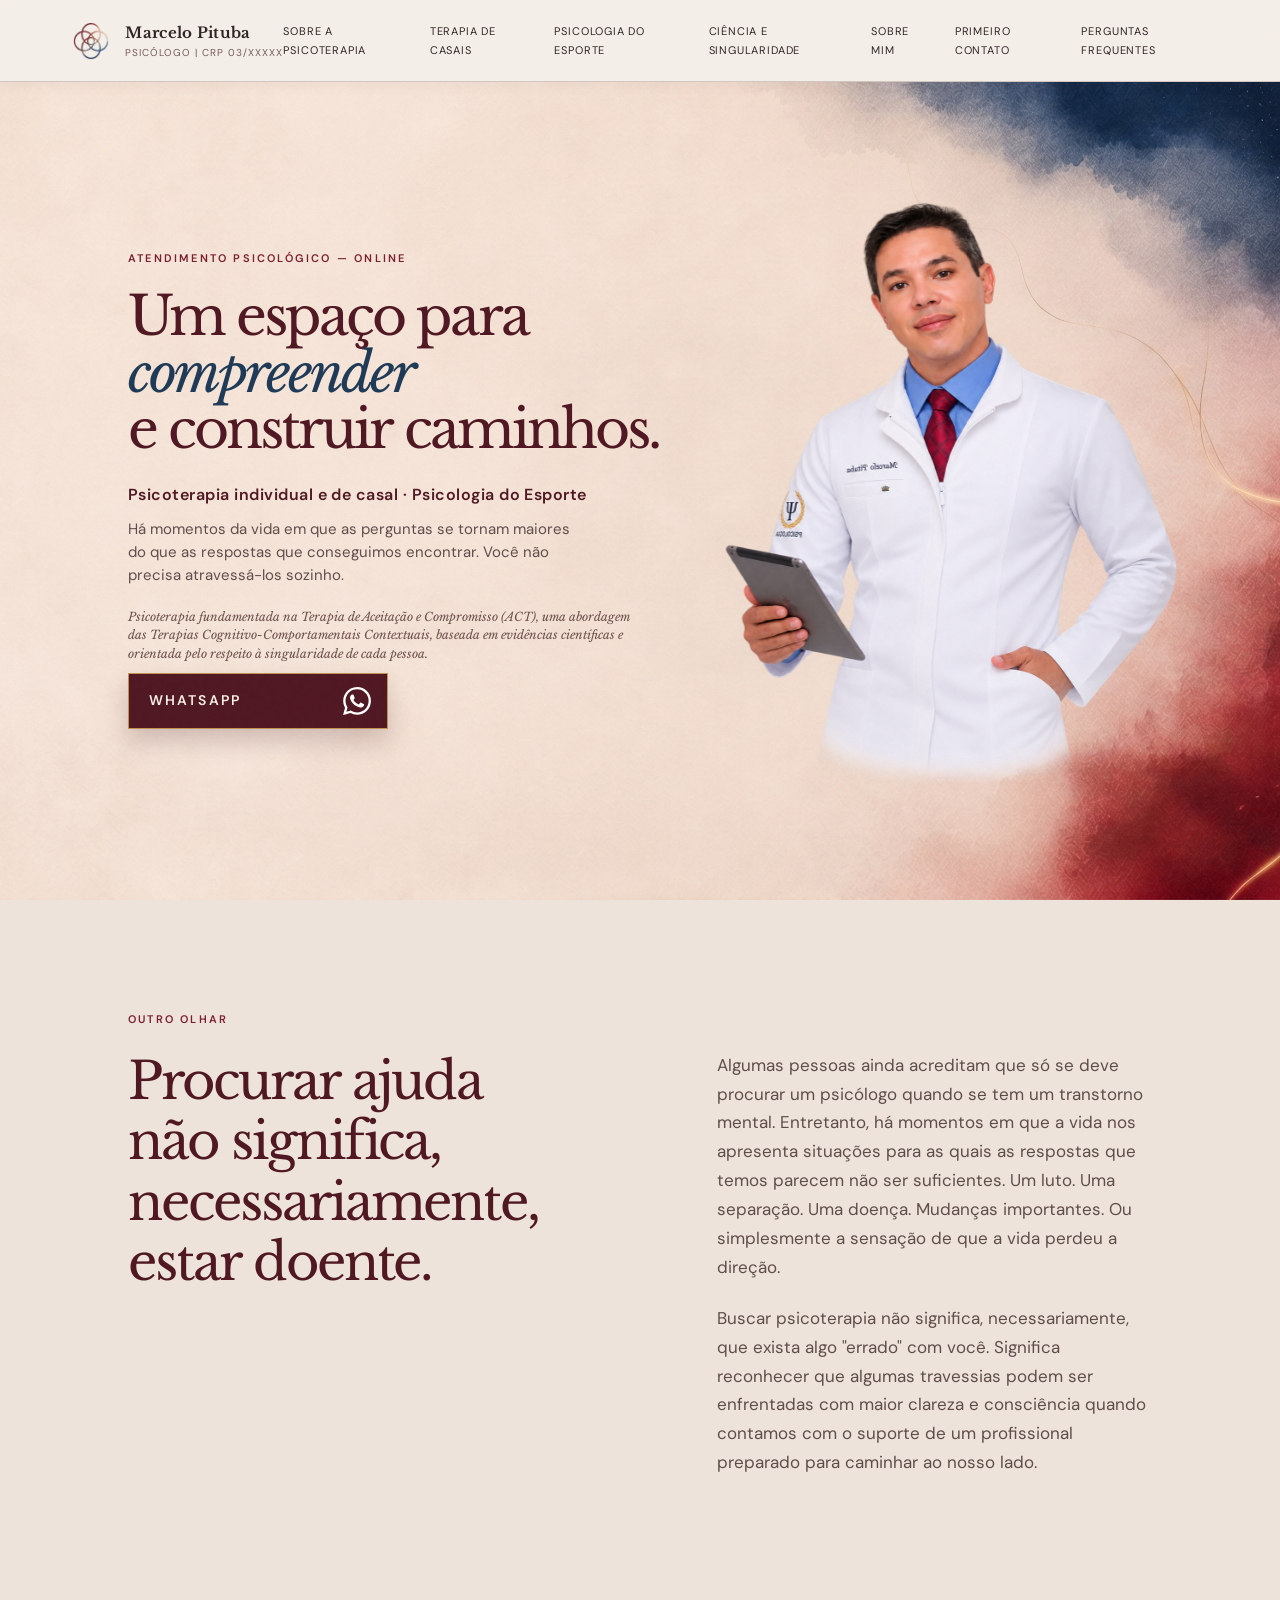
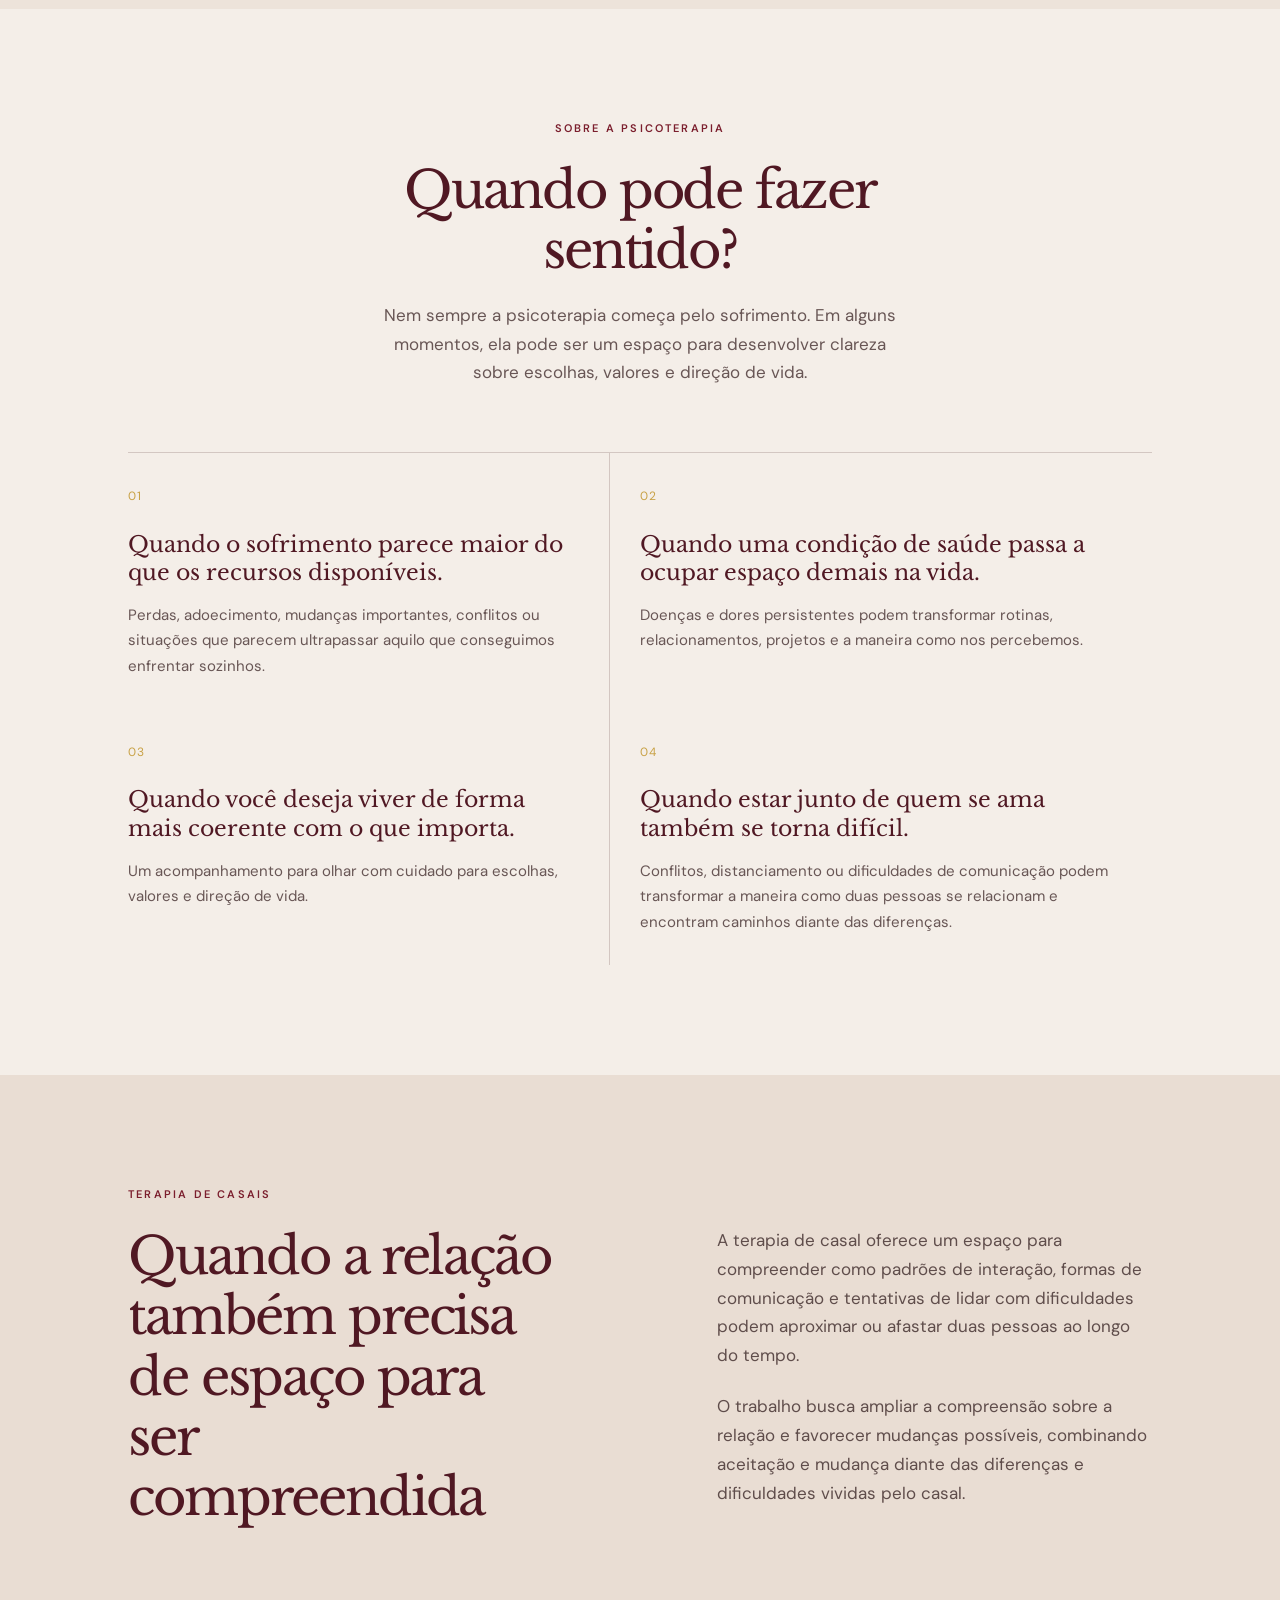
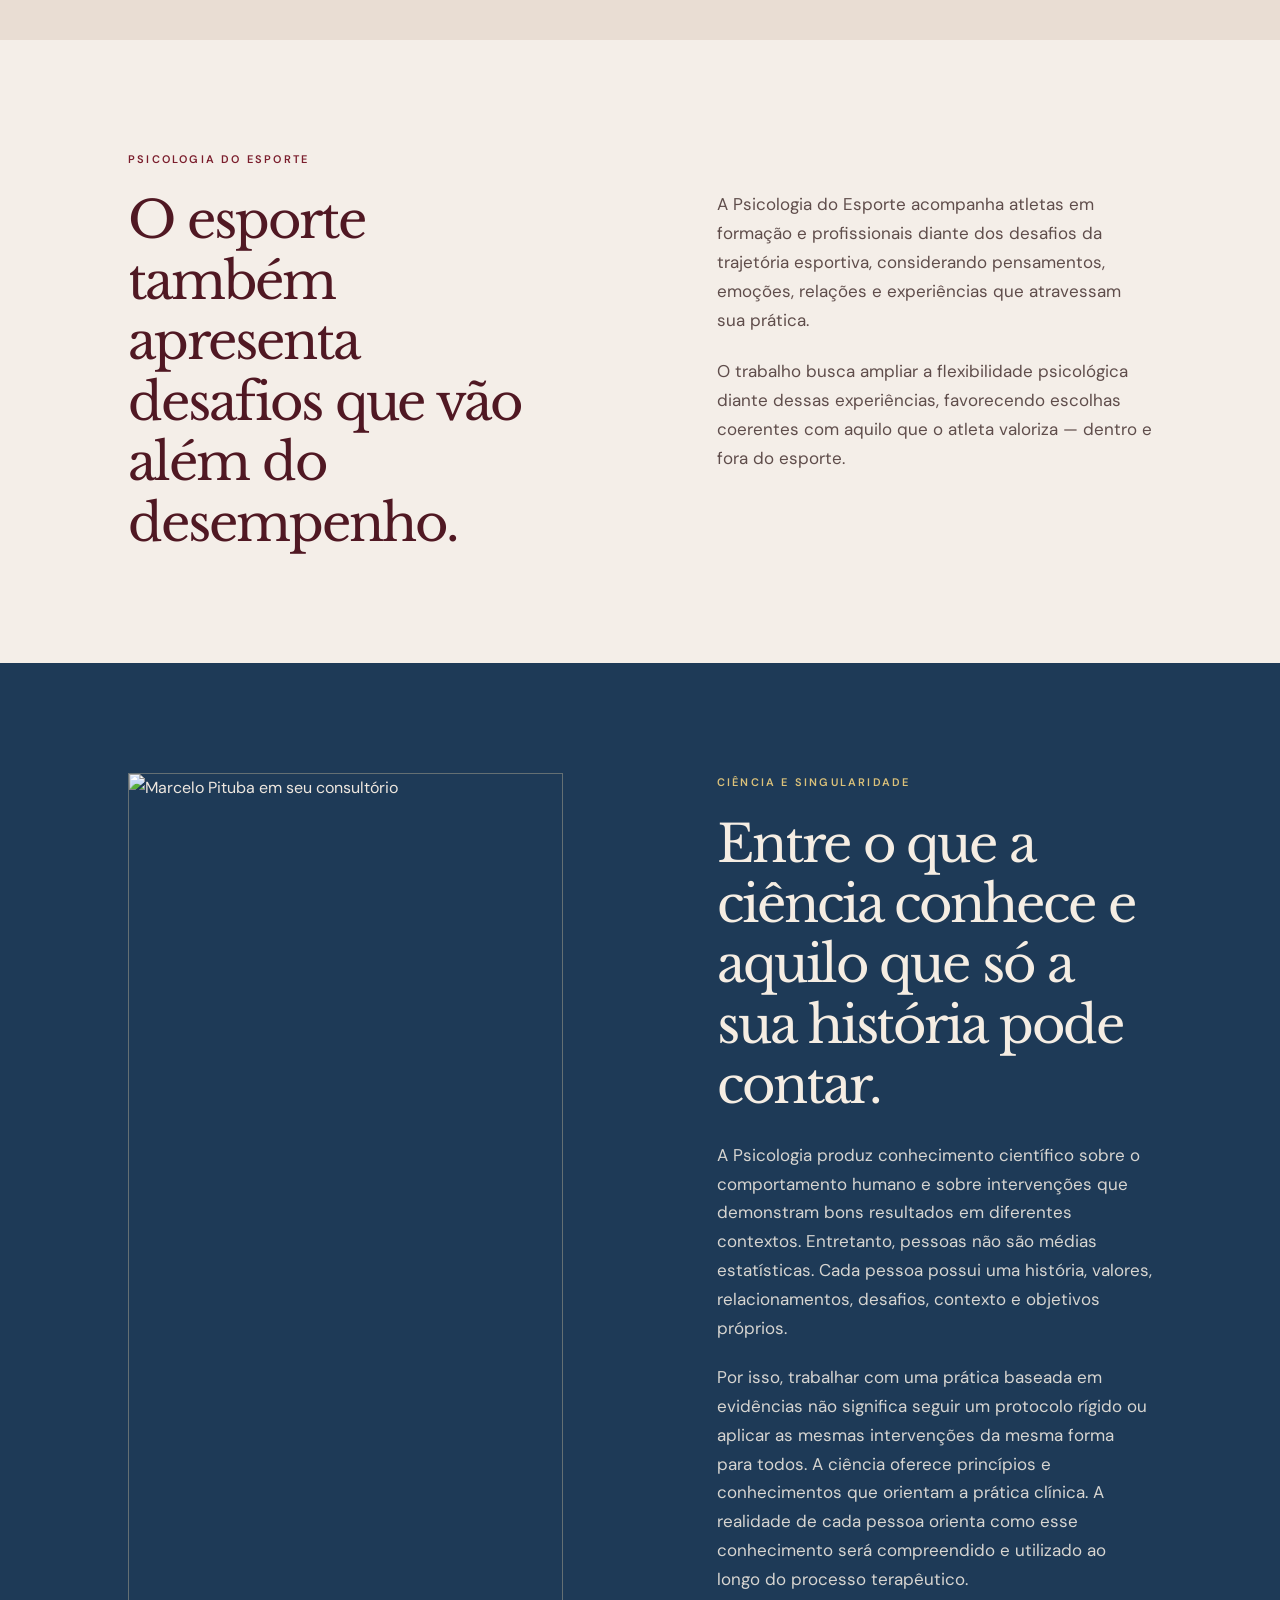
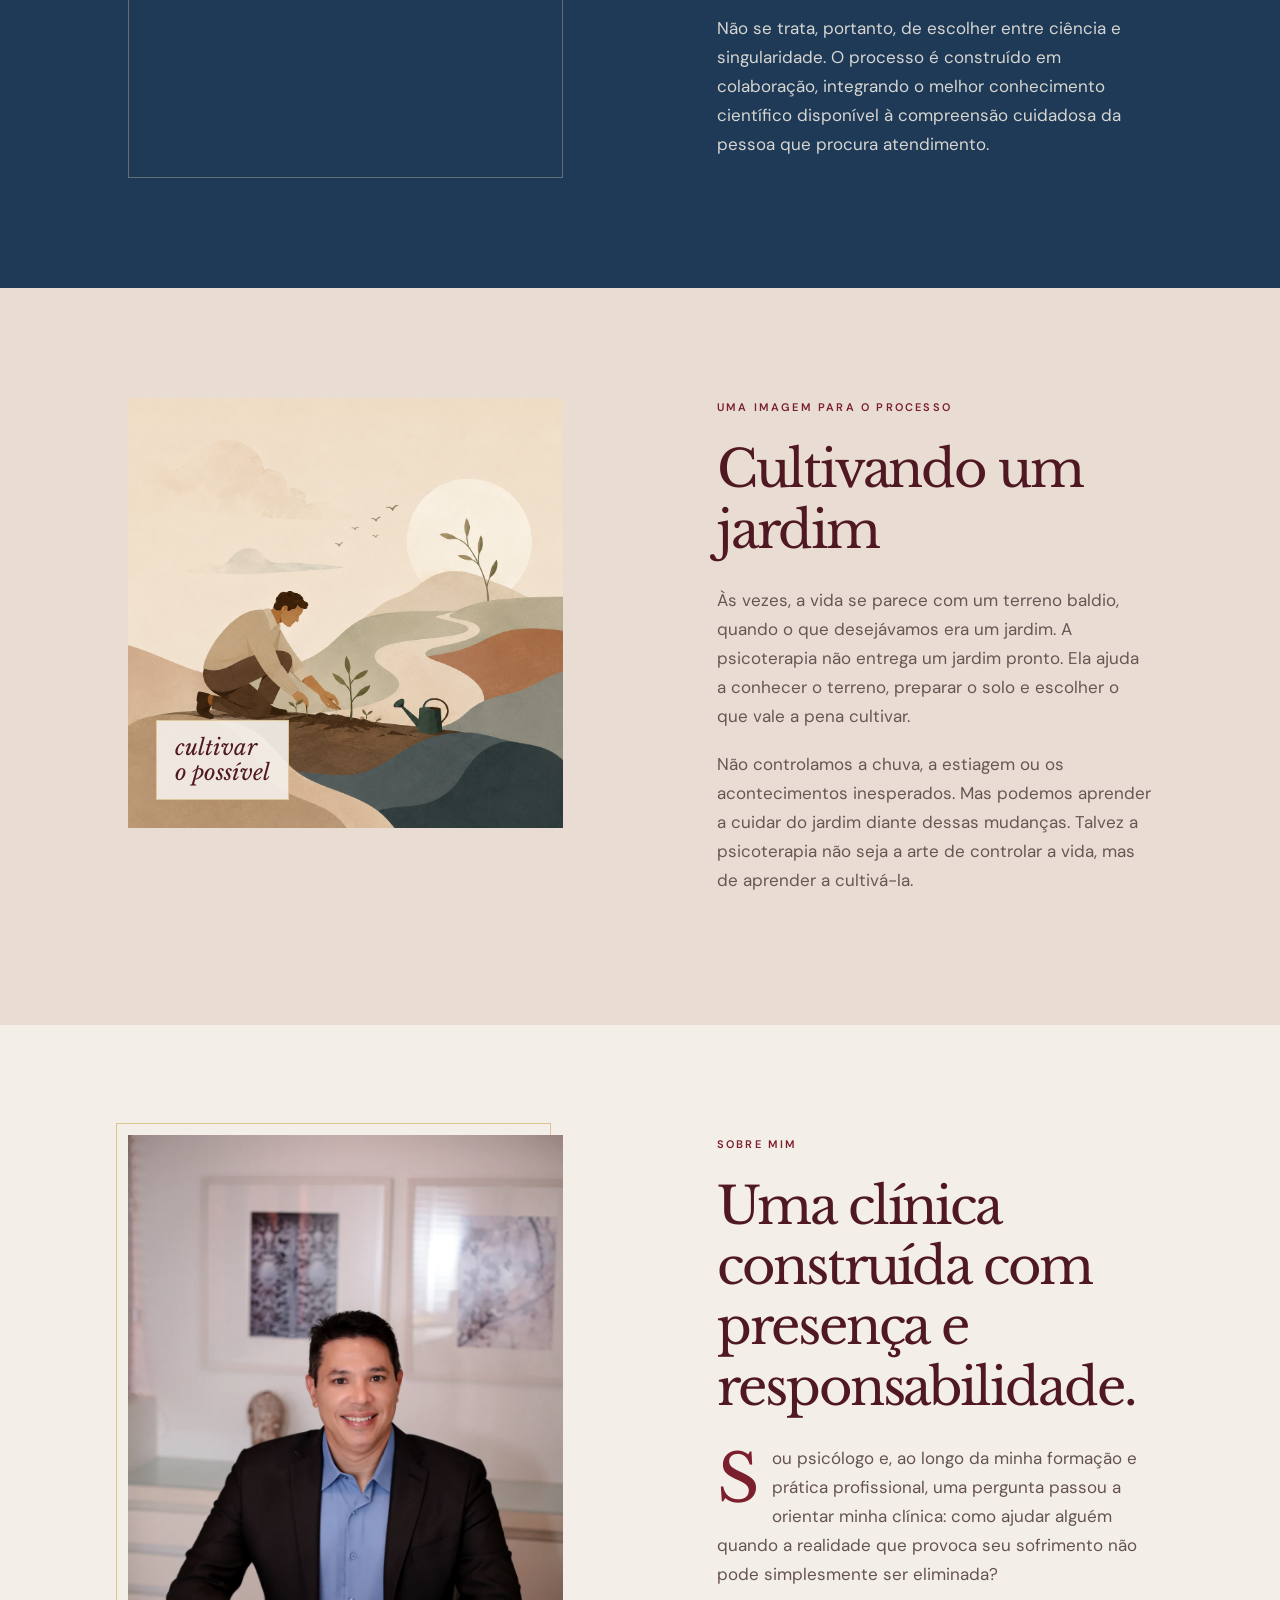
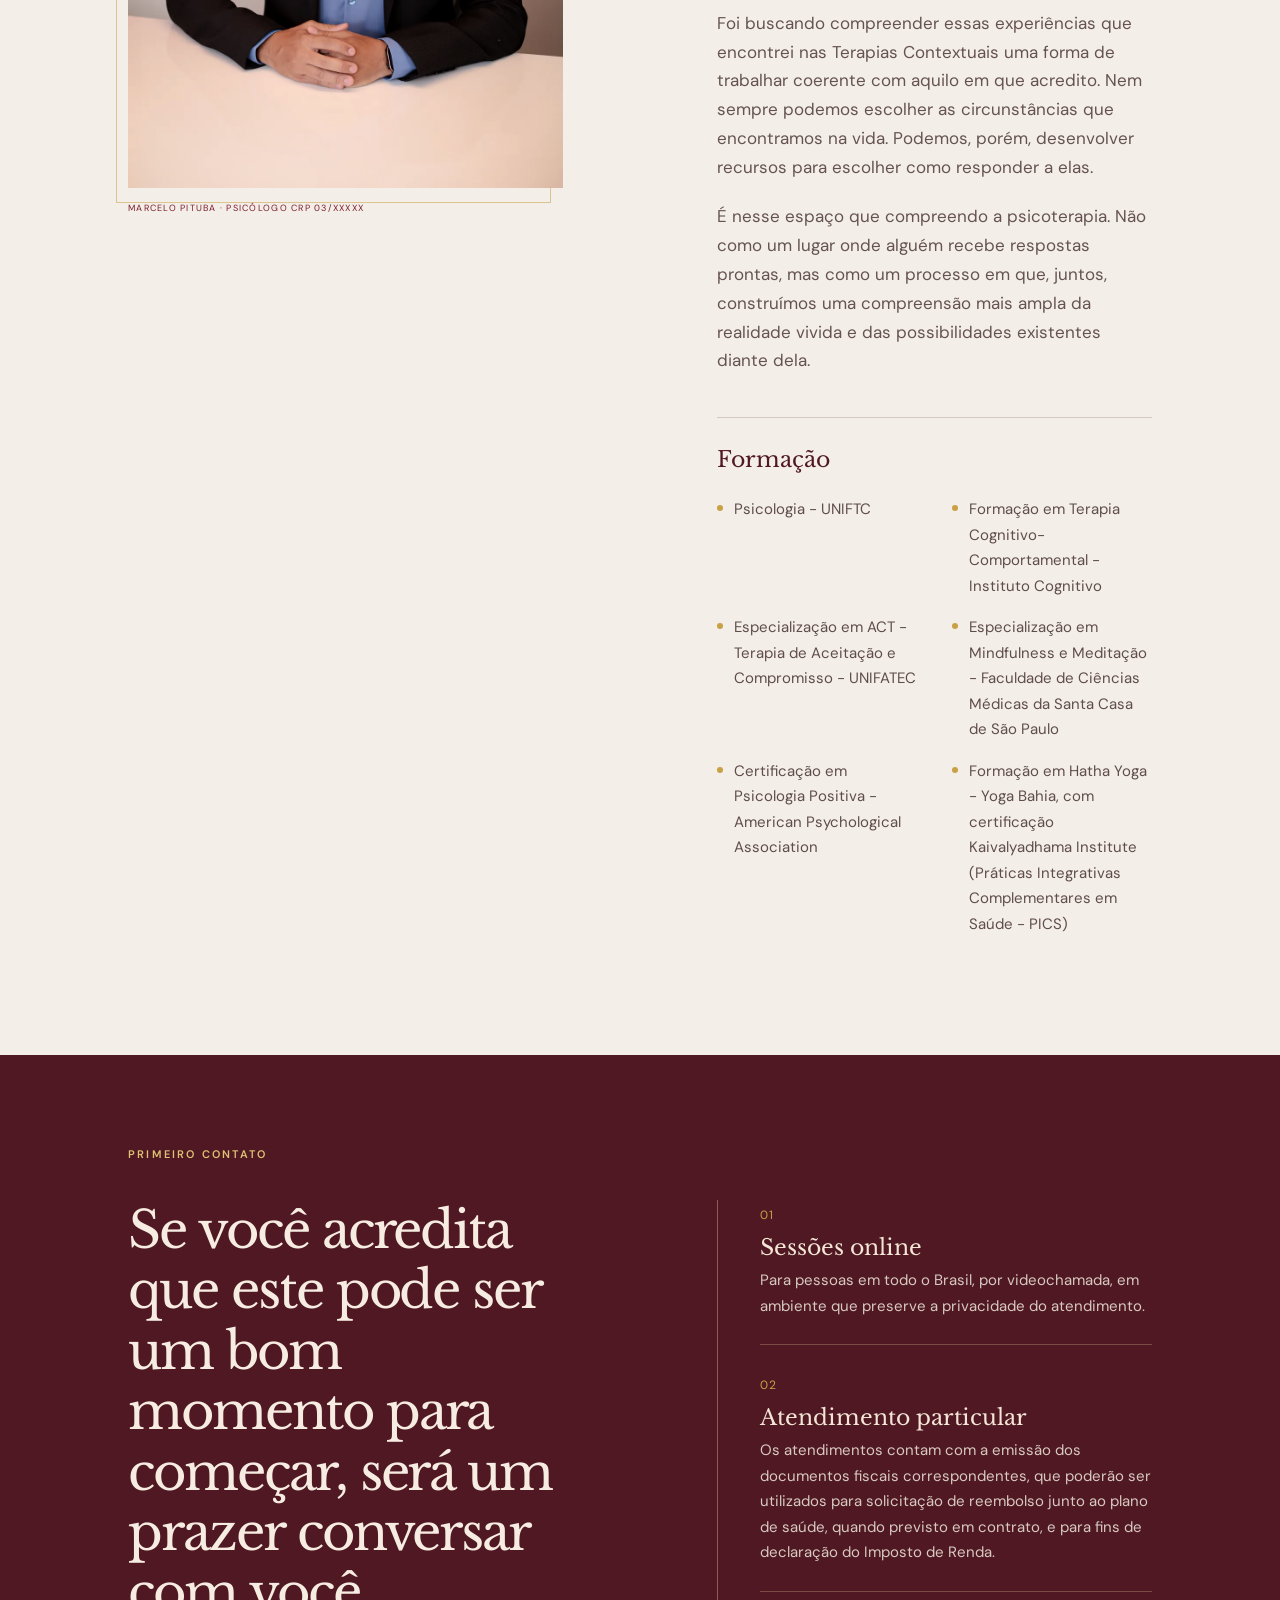
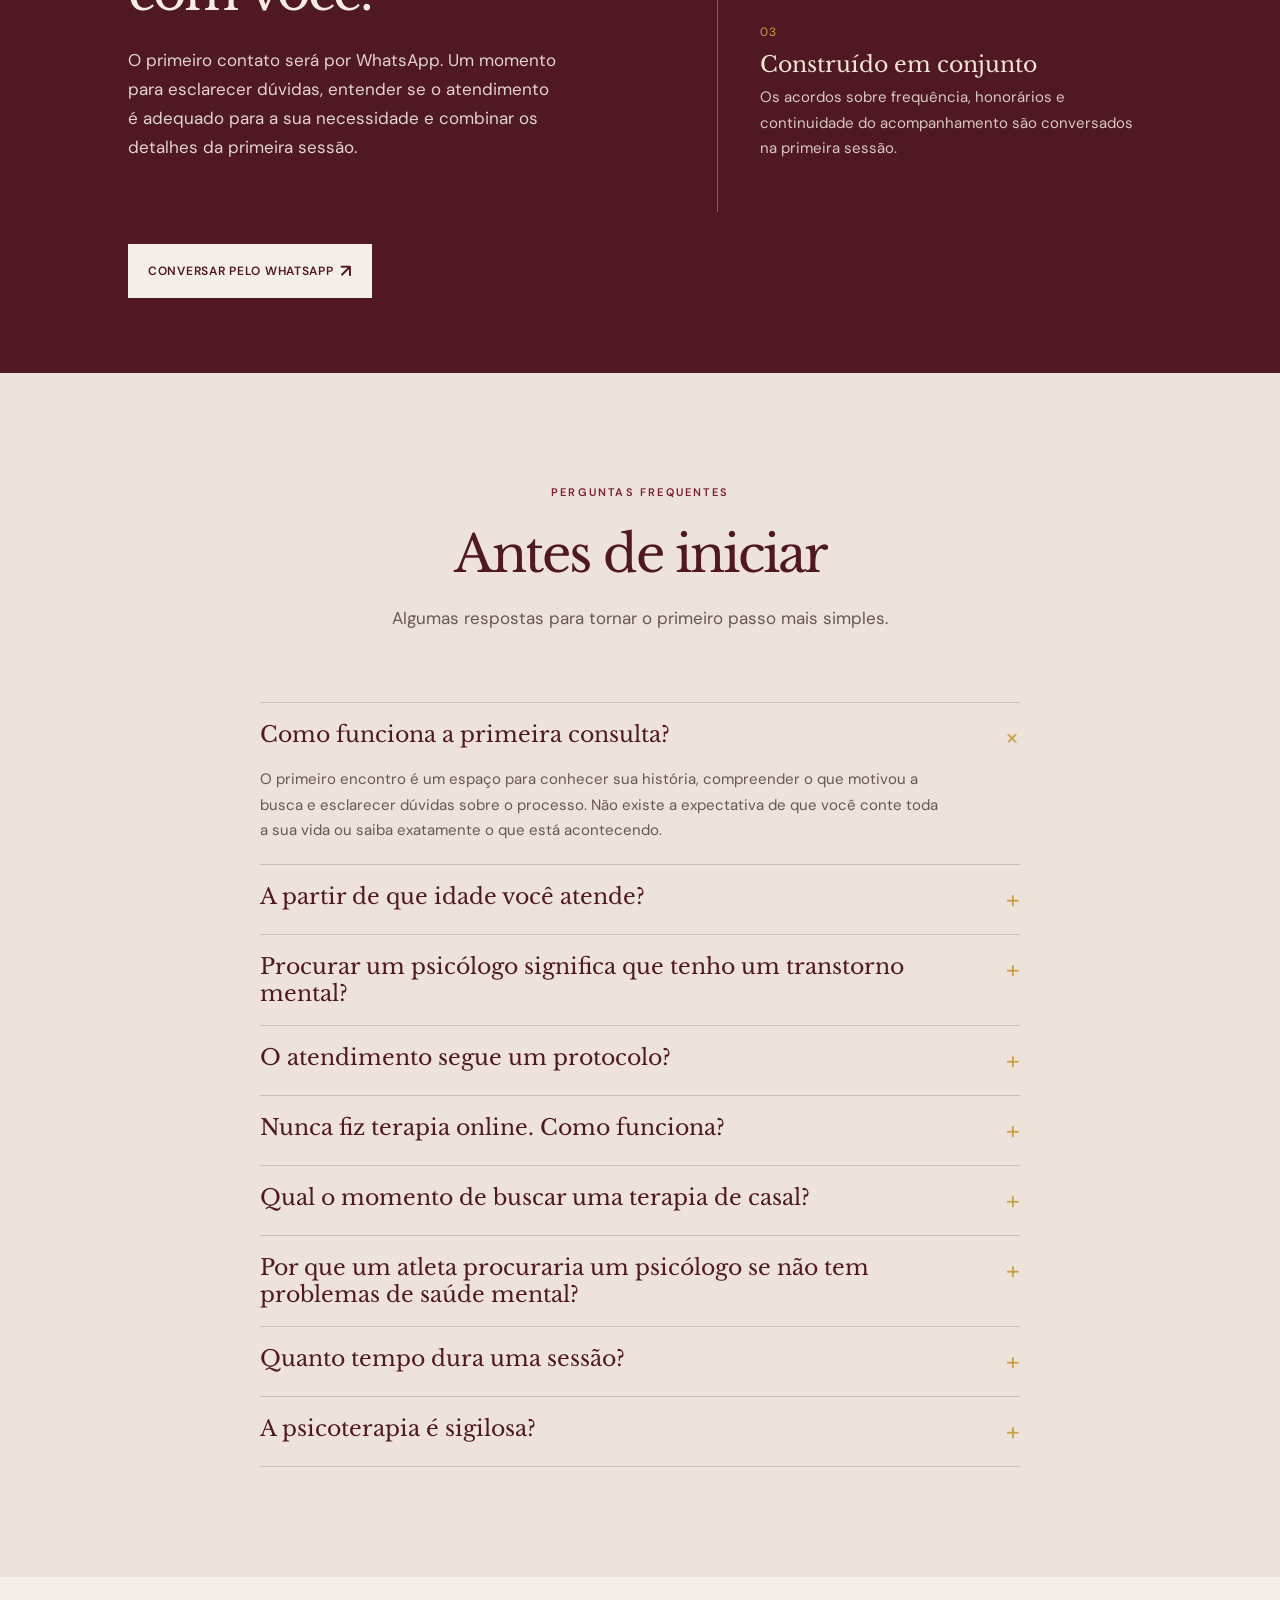
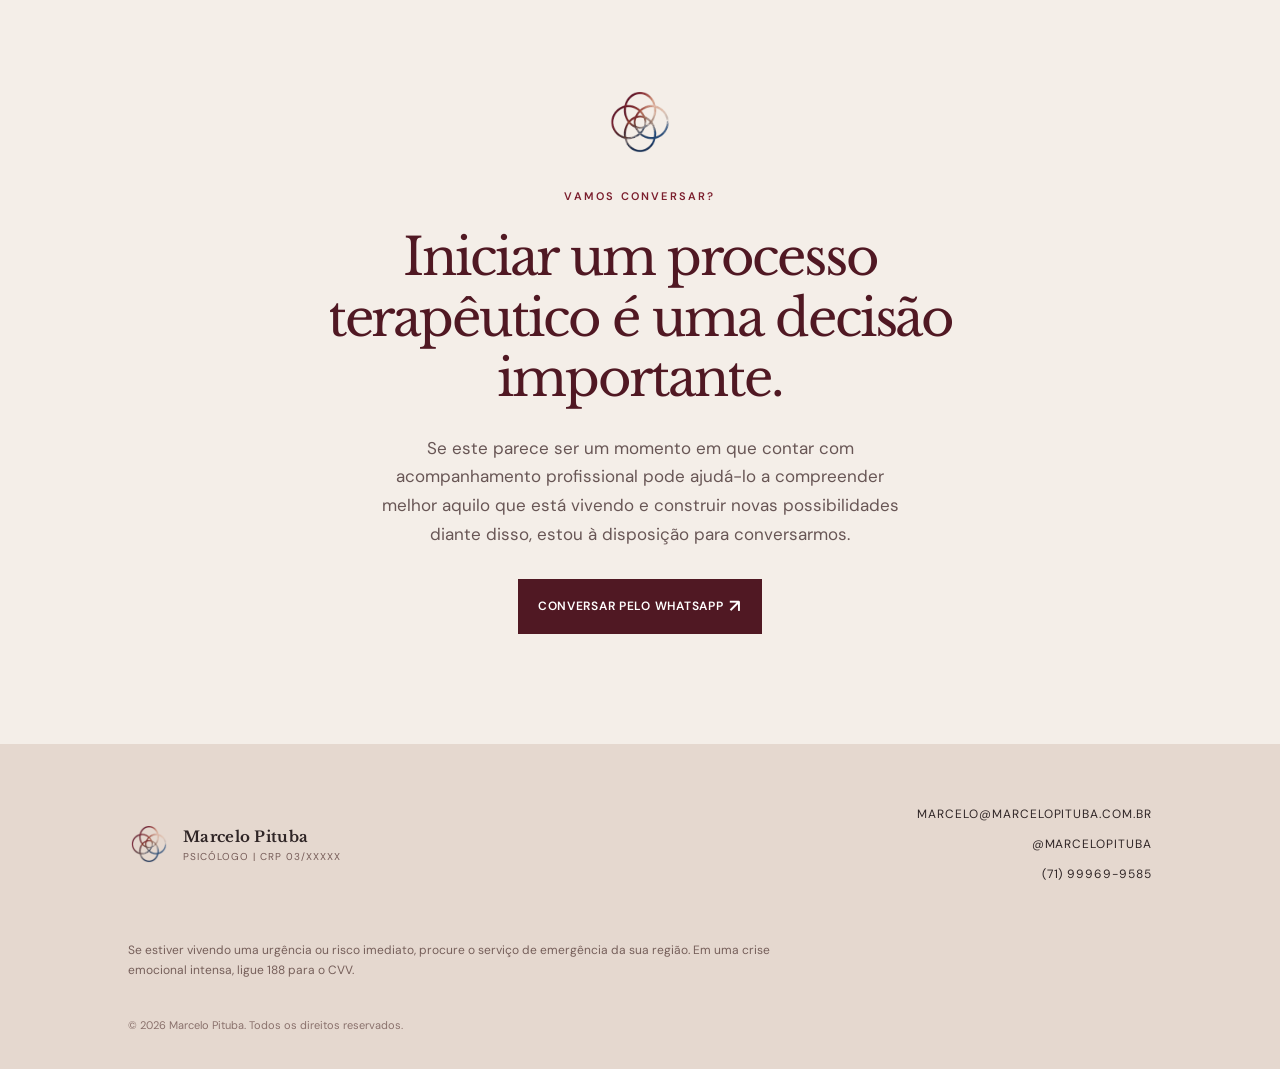
==== index.html @ 50ea33f8 "Ajusta menu, header, hero e centraliza momentos" ====
<!doctype html>
<html lang="pt-BR">
<head>
  <meta charset="utf-8">
  <meta name="viewport" content="width=device-width, initial-scale=1">
  <meta name="theme-color" content="#f4eee8">
  <meta name="author" content="Marcelo Pituba">
  <meta name="description" content="Psicoterapia individual e de casal online e Psicologia do Esporte com Marcelo Pituba, psicólogo. Um espaço seguro para compreender o que está acontecendo e construir caminhos possíveis.">
  <meta property="og:type" content="website">
  <meta property="og:title" content="Marcelo Pituba | Psicólogo">
  <meta property="og:description" content="Psicoterapia individual e de casal online e Psicologia do Esporte. Um espaço seguro para compreender o que está acontecendo e construir caminhos possíveis.">
  <meta property="og:image" content="https://marcelo-pituba-site.vercel.app/assets/og-image.jpg">
  <meta property="og:image:width" content="1200">
  <meta property="og:image:height" content="630">
  <meta property="og:url" content="https://marcelo-pituba-site.vercel.app/">
  <meta property="og:locale" content="pt_BR">
  <meta name="twitter:card" content="summary_large_image">
  <link rel="canonical" href="https://marcelo-pituba-site.vercel.app/">
  <title>Marcelo Pituba | Psicólogo</title>
  <script type="application/ld+json">{"@context":"https://schema.org","@type":"Psychologist","name":"Marcelo Pituba","description":"Psicoterapia individual e de casal online.","image":"https://marcelo-pituba-site.vercel.app/assets/marcelo-pituba-consultorio.webp","telephone":"+5571999699585","url":"https://marcelo-pituba-site.vercel.app/","areaServed":"BR","priceRange":"$$"}</script>
  <link rel="icon" href="assets/logo-marcelo-transparente.png" type="image/png">
  <link rel="apple-touch-icon" href="assets/apple-touch-icon.png">
  <link rel="preload" href="assets/marcelo-hero.jpg" as="image" type="image/jpeg">
  <link rel="preconnect" href="https://fonts.googleapis.com">
  <link rel="preconnect" href="https://fonts.gstatic.com" crossorigin>
  <link href="https://fonts.googleapis.com/css2?family=DM+Sans:wght@400;500;600&family=Libre+Baskerville:wght@400;700&display=swap" rel="stylesheet">
  <link rel="stylesheet" href="styles.css">
</head>
<body>
  <div class="grain" aria-hidden="true"></div>
  <header class="site-header" id="inicio">
    <a class="brand" href="#inicio" aria-label="Marcelo Pituba, início">
      <span class="brand-mark client-logo" aria-hidden="true"><img src="assets/logo-marcelo-transparente.png" width="2048" height="2048" alt=""></span>
      <span><strong>Marcelo Pituba</strong><small>Psicólogo | CRP 03/XXXXX</small></span>
    </a>
    <nav class="desktop-nav" aria-label="Navegação principal">
          <a href="#psicoterapia">Sobre a psicoterapia</a>
                <a href="#casais">Terapia de casais</a>
                <a href="#esporte">Psicologia do Esporte</a>
                <a href="#abordagem">Ciência e singularidade</a>
          <a href="#sobre">Sobre mim</a>
          <a href="#contato">Primeiro contato</a>
          <a href="#duvidas">Perguntas frequentes</a>
        </nav>
    <button class="menu-toggle" aria-label="Abrir menu" aria-expanded="false">☰</button>
  </header>
  <div class="mobile-nav" aria-hidden="true">
    <a href="#psicoterapia">Sobre a psicoterapia</a><a href="#casais">Terapia de casais</a><a href="#esporte">Psicologia do Esporte</a><a href="#abordagem">Ciência e singularidade</a><a href="#sobre">Sobre mim</a><a href="#contato">Primeiro contato</a><a href="#duvidas">Perguntas frequentes</a>
  </div>

  <main>
    <section class="hero section-pad">
          <img class="hero-cutout" src="assets/marcelo-cutout.png" alt="" aria-hidden="true">
          <div class="hero-copy reveal">
        <p class="eyebrow">Atendimento psicológico — online</p>
                <h1>Um espaço para<br><em>compreender</em><br>e construir caminhos.</h1>
                <p class="hero-services">Psicoterapia individual e de casal · Psicologia do Esporte</p>
                                <p class="hero-lede">Há momentos da vida em que as perguntas se tornam maiores do que as respostas que conseguimos encontrar. Você não precisa atravessá-los sozinho.</p>
                                <p class="hero-note">Psicoterapia fundamentada na Terapia de Aceitação e Compromisso (ACT), uma abordagem das Terapias Cognitivo-Comportamentais Contextuais, baseada em evidências científicas e orientada pelo respeito à singularidade de cada pessoa.</p>
                        <a class="whatsapp-cta hero-whatsapp" href="https://wa.me/5571999699585" target="_blank" rel="noreferrer"><span>WhatsApp</span><img src="assets/whatsapp.svg" width="24" height="24" alt="" aria-hidden="true"></a>
      </div>
    </section>

    <section class="intro section-pad" id="psicoterapia">
      <div class="section-kicker">Outro olhar</div>
      <div class="intro-grid">
        <h2>Procurar ajuda não significa, necessariamente, estar doente.</h2>
        <div class="body-copy"><p>Algumas pessoas ainda acreditam que só se deve procurar um psicólogo quando se tem um transtorno mental. Entretanto, há momentos em que a vida nos apresenta situações para as quais as respostas que temos parecem não ser suficientes. Um luto. Uma separação. Uma doença. Mudanças importantes. Ou simplesmente a sensação de que a vida perdeu a direção.</p><p>Buscar psicoterapia não significa, necessariamente, que exista algo "errado" com você. Significa reconhecer que algumas travessias podem ser enfrentadas com maior clareza e consciência quando contamos com o suporte de um profissional preparado para caminhar ao nosso lado.</p></div>
      </div>
    </section>

    <section class="moments section-pad">
      <div class="moments-heading"><p class="eyebrow">Sobre a psicoterapia</p><h2>Quando pode fazer sentido?</h2><p>Nem sempre a psicoterapia começa pelo sofrimento. Em alguns momentos, ela pode ser um espaço para desenvolver clareza sobre escolhas, valores e direção de vida.</p></div>
      <div class="moment-list">
        <article><span>01</span><h3>Quando o sofrimento parece maior do que os recursos disponíveis.</h3><p>Perdas, adoecimento, mudanças importantes, conflitos ou situações que parecem ultrapassar aquilo que conseguimos enfrentar sozinhos.</p></article>
        <article><span>02</span><h3>Quando uma condição de saúde passa a ocupar espaço demais na vida.</h3><p>Doenças e dores persistentes podem transformar rotinas, relacionamentos, projetos e a maneira como nos percebemos.</p></article>
        <article><span>03</span><h3>Quando você deseja viver de forma mais coerente com o que importa.</h3><p>Um acompanhamento para olhar com cuidado para escolhas, valores e direção de vida.</p></article>
        <article><span>04</span><h3>Quando estar junto de quem se ama também se torna difícil.</h3><p>Conflitos, distanciamento ou dificuldades de comunicação podem transformar a maneira como duas pessoas se relacionam e encontram caminhos diante das diferenças.</p></article>
      </div>
    </section>

    <section class="couples section-pad" id="casais">
      <div class="section-kicker">Terapia de casais</div>
      <div class="intro-grid couples-grid">
        <h2>Quando a relação também precisa de espaço para ser compreendida</h2>
        <div class="body-copy couples-body">
          <p>A terapia de casal oferece um espaço para compreender como padrões de interação, formas de comunicação e tentativas de lidar com dificuldades podem aproximar ou afastar duas pessoas ao longo do tempo.</p>
          <p>O trabalho busca ampliar a compreensão sobre a relação e favorecer mudanças possíveis, combinando aceitação e mudança diante das diferenças e dificuldades vividas pelo casal.</p>
        </div>
      </div>
    </section>

    <section class="sport section-pad" id="esporte">
      <div class="section-kicker">Psicologia do Esporte</div>
      <div class="intro-grid sport-grid">
        <h2>O esporte também apresenta desafios que vão além do desempenho.</h2>
        <div class="body-copy sport-body">
          <p>A Psicologia do Esporte acompanha atletas em formação e profissionais diante dos desafios da trajetória esportiva, considerando pensamentos, emoções, relações e experiências que atravessam sua prática.</p>
          <p>O trabalho busca ampliar a flexibilidade psicológica diante dessas experiências, favorecendo escolhas coerentes com aquilo que o atleta valoriza — dentro e fora do esporte.</p>
        </div>
      </div>
    </section>

    <section class="approach section-pad" id="abordagem">
      <figure class="approach-portrait"><img src="assets/marcelo-ciencia-singularidade.jpg" width="3287" height="4160" loading="lazy" alt="Marcelo Pituba em seu consultório"></figure>
      <div class="approach-copy"><p class="eyebrow">Ciência e singularidade</p><h2>Entre o que a ciência conhece e aquilo que só a sua história pode contar.</h2><p>A Psicologia produz conhecimento científico sobre o comportamento humano e sobre intervenções que demonstram bons resultados em diferentes contextos. Entretanto, pessoas não são médias estatísticas. Cada pessoa possui uma história, valores, relacionamentos, desafios, contexto e objetivos próprios.</p><p>Por isso, trabalhar com uma prática baseada em evidências não significa seguir um protocolo rígido ou aplicar as mesmas intervenções da mesma forma para todos. A ciência oferece princípios e conhecimentos que orientam a prática clínica. A realidade de cada pessoa orienta como esse conhecimento será compreendido e utilizado ao longo do processo terapêutico.</p><p>Não se trata, portanto, de escolher entre ciência e singularidade. O processo é construído em colaboração, integrando o melhor conhecimento científico disponível à compreensão cuidadosa da pessoa que procura atendimento.</p></div>
    </section>

    <section class="garden section-pad">
      <div class="garden-copy"><p class="eyebrow">Uma imagem para o processo</p><h2>Cultivando um jardim</h2><p>Às vezes, a vida se parece com um terreno baldio, quando o que desejávamos era um jardim. A psicoterapia não entrega um jardim pronto. Ela ajuda a conhecer o terreno, preparar o solo e escolher o que vale a pena cultivar.</p><p>Não controlamos a chuva, a estiagem ou os acontecimentos inesperados. Mas podemos aprender a cuidar do jardim diante dessas mudanças. Talvez a psicoterapia não seja a arte de controlar a vida, mas de aprender a cultivá-la.</p></div>
      <div class="garden-art" aria-hidden="true"><p>cultivar<br>o possível</p></div>
    </section>

    <section class="about section-pad" id="sobre">
      <div class="about-body">
        <figure class="about-portrait"><img src="assets/marcelo-pituba-consultorio.webp" width="1000" height="1500" loading="lazy" alt="Marcelo Pituba em seu consultório"><figcaption>Marcelo Pituba · Psicólogo CRP 03/xxxxx</figcaption></figure>
        <div class="about-content"><p class="eyebrow">Sobre mim</p><h2>Uma clínica construída com presença e responsabilidade.</h2><p class="dropcap-first">Sou psicólogo e, ao longo da minha formação e prática profissional, uma pergunta passou a orientar minha clínica: como ajudar alguém quando a realidade que provoca seu sofrimento não pode simplesmente ser eliminada?</p><p>Foi buscando compreender essas experiências que encontrei nas Terapias Contextuais uma forma de trabalhar coerente com aquilo em que acredito. Nem sempre podemos escolher as circunstâncias que encontramos na vida. Podemos, porém, desenvolver recursos para escolher como responder a elas.</p><p>É nesse espaço que compreendo a psicoterapia. Não como um lugar onde alguém recebe respostas prontas, mas como um processo em que, juntos, construímos uma compreensão mais ampla da realidade vivida e das possibilidades existentes diante dela.</p><div class="formation"><h3>Formação</h3><ul><li>Psicologia - UNIFTC</li><li>Formação em Terapia Cognitivo-Comportamental - Instituto Cognitivo</li><li>Especialização em ACT - Terapia de Aceitação e Compromisso - UNIFATEC</li><li>Especialização em Mindfulness e Meditação - Faculdade de Ciências Médicas da Santa Casa de São Paulo</li><li>Certificação em Psicologia Positiva - American Psychological Association</li><li>Formação em Hatha Yoga - Yoga Bahia, com certificação Kaivalyadhama Institute (Práticas Integrativas Complementares em Saúde - PICS)</li></ul></div></div>
      </div>
    </section>

    <section class="first-contact section-pad" id="contato">
          <p class="eyebrow">Primeiro contato</p>
          <div class="first-contact-grid">
            <div class="contact-panel"><h2>Se você acredita que este pode ser um bom momento para começar, será um prazer conversar com você.</h2><p>O primeiro contato será por WhatsApp. Um momento para esclarecer dúvidas, entender se o atendimento é adequado para a sua necessidade e combinar os detalhes da primeira sessão.</p></div>
                <div class="contact-notes"><div><span>01</span><h3>Sessões online</h3><p>Para pessoas em todo o Brasil, por videochamada, em ambiente que preserve a privacidade do atendimento.</p></div><div><span>02</span><h3>Atendimento particular</h3><p>Os atendimentos contam com a emissão dos documentos fiscais correspondentes, que poderão ser utilizados para solicitação de reembolso junto ao plano de saúde, quando previsto em contrato, e para fins de declaração do Imposto de Renda.</p></div><div><span>03</span><h3>Construído em conjunto</h3><p>Os acordos sobre frequência, honorários e continuidade do acompanhamento são conversados na primeira sessão.</p></div></div>
          </div>
          <a class="button button-light" href="https://wa.me/5571999699585" target="_blank" rel="noreferrer">Conversar pelo WhatsApp <span>↗</span></a>
        </section>

    <section class="faq section-pad" id="duvidas"><div class="faq-heading"><p class="eyebrow">Perguntas frequentes</p><h2>Antes de iniciar</h2><p>Algumas respostas para tornar o primeiro passo mais simples.</p></div><div class="faq-list">
      <details open><summary>Como funciona a primeira consulta?</summary><p>O primeiro encontro é um espaço para conhecer sua história, compreender o que motivou a busca e esclarecer dúvidas sobre o processo. Não existe a expectativa de que você conte toda a sua vida ou saiba exatamente o que está acontecendo.</p></details>
      <details><summary>A partir de que idade você atende?</summary><p>Atendo adolescentes a partir dos 16 anos, adultos e casais.</p><p>No atendimento de adolescentes menores de 18 anos, o início da psicoterapia envolve os procedimentos necessários junto ao responsável legal, preservando o sigilo e o espaço terapêutico do adolescente, conforme os princípios éticos da profissão.</p></details>
      <details><summary>Procurar um psicólogo significa que tenho um transtorno mental?</summary><p>Não. A psicoterapia também pode acompanhar mudanças importantes, conflitos, perdas, dificuldades nos relacionamentos, adoecimento ou momentos em que você deseja compreender melhor a própria vida.</p><p>Buscar ajuda não significa fraqueza. Significa reconhecer que algumas situações podem ser enfrentadas com maior clareza.</p></details>
            <details><summary>O atendimento segue um protocolo?</summary><p>Minha prática é fundamentada em evidências científicas, mas o processo é construído considerando a história, os valores, o contexto, os objetivos e a forma como cada pessoa se relaciona com as experiências que vive.</p><p>Mais do que aplicar técnicas, o trabalho consiste em compreender quais recursos fazem sentido para aquela pessoa, naquele momento da vida.</p></details>
            <details><summary>Nunca fiz terapia online. Como funciona?</summary><p>As sessões acontecem por videochamada, em horário agendado. Você receberá as informações para acessar a sessão. Basta estar em um ambiente reservado, onde possa conversar com tranquilidade.</p></details>
            <details><summary>Qual o momento de buscar uma terapia de casal?</summary><p>Não é preciso esperar que a relação esteja em crise para buscar terapia de casal. Às vezes, conflitos recorrentes, distanciamento, dificuldades de comunicação ou mudanças importantes começam a transformar a maneira como duas pessoas se relacionam.</p><p>A terapia oferece um espaço para olhar com mais cuidado para o que vem acontecendo entre o casal, compreender os padrões construídos ao longo da relação e encontrar novas formas de lidar com as diferenças e dificuldades vividas juntos.</p></details>
            <details><summary>Por que um atleta procuraria um psicólogo se não tem problemas de saúde mental?</summary><p>Porque a Psicologia do Esporte não se limita ao tratamento de problemas de saúde mental. Assim como aspectos físicos e técnicos fazem parte da trajetória esportiva, os aspectos psicológicos também estão presentes na forma como o atleta treina, compete e constrói sua trajetória no esporte.</p></details>
            <details><summary>Quanto tempo dura uma sessão?</summary><p>As sessões duram entre 45 e 50 minutos, podendo variar de acordo com as demandas de cada encontro.</p></details>
            <details><summary>A psicoterapia é sigilosa?</summary><p>Sim. O que você compartilha é tratado de forma confidencial. O sigilo profissional é um dever previsto pelo Código de Ética e existe para preservar sua privacidade.</p><p>O sigilo observa os limites e as situações previstas pelas normas que regulamentam o exercício profissional da Psicologia.</p></details>
    </div></section>

    <section class="final-cta section-pad"><div class="final-ornament client-logo" aria-hidden="true"><img src="assets/logo-marcelo-transparente.png" width="2048" height="2048" alt=""></div><p class="eyebrow">Vamos conversar?</p><h2>Iniciar um processo terapêutico é uma decisão importante.</h2><p>Se este parece ser um momento em que contar com acompanhamento profissional pode ajudá-lo a compreender melhor aquilo que está vivendo e construir novas possibilidades diante disso, estou à disposição para conversarmos.</p><a class="button button-dark" href="https://wa.me/5571999699585" target="_blank" rel="noreferrer">Conversar pelo WhatsApp <span>↗</span></a></section>
  </main>
  <a class="whatsapp-float" href="https://wa.me/5571999699585" target="_blank" rel="noreferrer" aria-label="Conversar com Marcelo Pituba pelo WhatsApp">
    <span>WhatsApp</span><img src="assets/whatsapp.svg" width="24" height="24" alt="" aria-hidden="true">
  </a>
  <footer class="site-footer"><div class="brand"><span class="brand-mark client-logo" aria-hidden="true"><img src="assets/logo-marcelo-transparente.png" width="2048" height="2048" alt=""></span><span><strong>Marcelo Pituba</strong><small>Psicólogo | CRP 03/XXXXX</small></span></div><div class="footer-links"><a href="mailto:marcelo@marcelopituba.com.br">marcelo@marcelopituba.com.br</a><a href="https://www.instagram.com/marcelopituba" target="_blank" rel="noreferrer">@marcelopituba</a><a href="tel:+5571999699585">(71) 99969-9585</a></div><p class="emergency">Se estiver vivendo uma urgência ou risco imediato, procure o serviço de emergência da sua região. Em uma crise emocional intensa, ligue 188 para o CVV.</p><small class="copyright">© 2026 Marcelo Pituba. Todos os direitos reservados.</small></footer>
  <script src="script.js"></script>
</body>
</html>
---- styles.css ----
:root {
  --paper:#f4eee8;
  --paper-deep:#e9ddd3;
  --ink:#2f2526;
  --wine:#7b1e2d;
  --wine-dark:#501823;
  --blue:#1e3a57;
  --gold:#c8a145;
  --line:rgba(82,42,42,.2);
  --serif:'Libre Baskerville',Georgia,serif;
  --sans:'DM Sans',Arial,sans-serif;
}
* {
  box-sizing:border-box;
}
html {
  scroll-behavior:smooth;
}
body {
  margin:0;
  background:var(--paper);
  color:var(--ink);
  font:16px/1.7 var(--sans);
  overflow-x:hidden;
}
.grain {
  position:fixed;
  inset:0;
  z-index:10;
  pointer-events:none;
  opacity:.075;
  background-image:url("data:image/svg+xml,%3Csvg viewBox='0 0 180 180' xmlns='http://www.w3.org/2000/svg'%3E%3Cfilter id='n'%3E%3CfeTurbulence type='fractalNoise' baseFrequency='.9' numOctaves='3' stitchTiles='stitch'/%3E%3C/filter%3E%3Crect width='100%25' height='100%25' filter='url(%23n)' opacity='.22'/%3E%3C/svg%3E");
}
.site-header {
  height:76px;
  display:flex;
  align-items:center;
  justify-content:space-between;
  padding:0 5vw;
  border-bottom:1px solid var(--line);
  position:relative;
  z-index:20;
  background:rgba(244,238,232,.9);
  backdrop-filter:blur(10px);
}
.brand {
  display:flex;
  align-items:center;
  gap:11px;
  color:var(--ink);
  text-decoration:none;
}
.brand-mark {
  width:35px;
  height:35px;
  border:1px solid var(--gold);
  border-radius:50%;
  display:grid;
  place-items:center;
  font:24px/1 var(--serif);
  color:var(--wine);
}
.brand strong,.brand small {
  display:block;
  line-height:1.15;
}
.brand strong {
  font:700 14px var(--serif);
  letter-spacing:.02em;
}
.brand small {
  font-size:9px;
  letter-spacing:.1em;
  text-transform:uppercase;
  color:#765c58;
  margin-top:5px;
  white-space:nowrap;
}
.desktop-nav {
  display:flex;
  gap:30px;
  margin-left:auto;
  margin-right:0;
}
.desktop-nav a,.footer-links a {
  font-size:12px;
  letter-spacing:.08em;
  text-transform:uppercase;
  color:var(--ink);
  text-decoration:none;
}
.desktop-nav a:hover,.footer-links a:hover {
  color:var(--wine);
}
.header-contact {
  font-size:13px;
  color:var(--wine);
  text-decoration:none;
  font-weight:600;
  border-bottom:1px solid var(--gold);
  padding-bottom:4px;
}
.header-contact span,.button span {
  font-size:18px;
  margin-left:6px;
}
.menu-toggle,.mobile-nav {
  display:none;
}
.section-pad {
  padding:110px 10vw;
}
.hero {
  min-height:calc(100dvh - 76px);
  display:grid;
  grid-template-columns:1.1fr .9fr;
  align-items:center;
  gap:9vw;
  padding-top:70px;
  padding-bottom:75px;
}
.eyebrow,.section-kicker {
  font-size:11px;
  letter-spacing:.2em;
  text-transform:uppercase;
  color:var(--wine);
  font-weight:600;
  margin:0 0 22px;
}
.hero h1 {
  font:400 clamp(43px,5.3vw,78px)/1.1 var(--serif);
  letter-spacing:-.055em;
  margin:0 0 25px;
  color:var(--wine-dark);
}
h1 em {
  font-style:italic;
  color:var(--blue);
}
.hero-lede {
  max-width:510px;
  font-size:17px;
  line-height:1.65;
  color:#5f4d4b;
  margin:0 0 30px;
}
.button {
  display:inline-flex;
  align-items:center;
  justify-content:center;
  min-height:50px;
  padding:12px 20px;
  text-decoration:none;
  font-size:12px;
  letter-spacing:.06em;
  text-transform:uppercase;
  font-weight:600;
  transition:transform .25s ease,background .25s ease;
}
.button:hover {
  transform:translateY(-2px);
}
.button-dark {
  background:var(--wine-dark);
  color:#fff;
}
.button-dark:hover {
  background:var(--wine);
}
.button-light {
  background:var(--paper);
  color:var(--wine-dark);
}
.intro {
  background:#ede3da;
}
.intro-grid {
  display:grid;
  grid-template-columns:1fr 1fr;
  gap:12vw;
  align-items:start;
}
.intro h2,.moments h2,.approach h2,.garden h2,.about h2,.contact-panel h2,.faq h2,.final-cta h2,.sport h2 {
  font:400 clamp(30px,4vw,55px)/1.18 var(--serif);
  letter-spacing:-.04em;
  color:var(--wine-dark);
  margin:0;
}
.body-copy {
  font-size:17px;
  color:#5f4d4b;
  max-width:520px;
}
.body-copy p {
  margin:0 0 22px;
}
.moments {
  background:var(--paper);
}
.moments-heading {
  max-width:650px;
  margin:0 auto 65px;
  text-align:center;
}
.moments-heading h2 {
  margin-bottom:20px;
}
.moments-heading>p:last-child {
  max-width:520px;
  margin:0 auto;
  color:#685655;
  font-size:17px;
}
.moment-list {
  display:grid;
  grid-template-columns:repeat(2,1fr);
  gap:0;
  border-top:1px solid var(--line);
}
.moment-list article {
  padding:28px 30px 15px 0;
  border-right:1px solid var(--line);
  margin-right:30px;
}
.moment-list article:last-child {
  border:0;
  margin:0;
}
.moment-list article:nth-child(2n) {
  border:0;
  margin-right:0;
}
.moment-list span,.contact-notes span {
  font:12px var(--sans);
  color:var(--gold);
  letter-spacing:.12em;
}
.moment-list h3 {
  font:400 22px/1.3 var(--serif);
  color:var(--wine-dark);
  margin:22px 0 13px;
}
.moment-list p {
  font-size:15px;
  color:#685655;
}
.approach {
  display:grid;
  grid-template-columns:1fr 1fr;
  gap:12vw;
  align-items:center;
  background:var(--blue);
  color:#eee7df;
}
.approach-copy h2 {
  color:#f5ede3;
  margin-bottom:25px;
}
.approach-copy .eyebrow {
  color:#dbc17a;
}
.approach-copy p:not(.eyebrow) {
  max-width:600px;
  color:#d7d5d1;
  margin:0 0 20px;
  font-size:17px;
}
.approach-portrait {
  height:100%;
  min-height:400px;
  margin:0;
  overflow:hidden;
  border:1px solid rgba(235,215,170,.34);
}
.approach-portrait img {
  display:block;
  width:100%;
  height:100%;
  object-fit:cover;
  object-position:center top;
}
.garden {
  display:grid;
  grid-template-columns:1fr 1fr;
  gap:12vw;
  align-items:center;
  background:var(--paper-deep);
}
.garden-art {
  order:1;
}
.garden-copy {
  order:2;
}
.garden-copy {
  max-width:580px;
}
.garden-copy h2 {
  margin-bottom:26px;
}
.garden-copy p:not(.eyebrow) {
  color:#685655;
  margin:0 0 20px;
  font-size:17px;
}
.garden-art {
  height:430px;
  position:relative;
  background:#e0d1c6 url('assets/garden-art.png') center/cover no-repeat;
  overflow:hidden;
}
.garden-art p {
  position:absolute;
  left:28px;
  bottom:28px;
  margin:0;
  padding:14px 18px;
  background:rgba(244,238,232,.93);
  color:var(--wine-dark);
  font:italic 22px var(--serif);
    line-height:1.15;
    border:1px solid rgba(200,161,69,.45);
}
.about-body {
  display:grid;
  grid-template-columns:1fr 1fr;
  gap:12vw;
  align-items:center;
}
.about-portrait {
  margin:0;
  position:relative;
}
.about-portrait:before {
  content:"";
  position:absolute;
  inset:-12px 12px 12px -12px;
  border:1px solid rgba(200,161,69,.55);
  pointer-events:none;
}
.about-portrait img {
  display:block;
  width:100%;
  height:auto;
  aspect-ratio:2/3;
  object-fit:cover;
  object-position:center top;
  filter:saturate(.88) contrast(1.02);
}
.about-portrait figcaption {
  margin-top:14px;
  color:var(--wine);
  font-size:9px;
  letter-spacing:.14em;
  text-transform:uppercase;
  line-height:1.5;
}
.about-content {
  max-width:640px;
}
.about-content h2 {
  margin:0 0 27px;
  max-width:560px;
}
.about-content>p:not(.eyebrow) {
  margin:0 0 20px;
  font-size:17px;
  color:#655352;
}
.about-content .dropcap-first::first-letter {
  float:left;
  font:400 66px/.82 var(--serif);
  color:var(--wine);
  margin:8px 12px 0 0;
}
.hero-services {
  font-size:16px;
  font-weight:600;
  letter-spacing:.03em;
  color:var(--wine-dark);
  margin:0 0 10px;
}
.hero-note {
  max-width:520px;
  font-size:12px;
  line-height:1.55;
  color:#6d504c;
  margin:0 0 8px;
  font-style:italic;
  font-family:var(--serif);
}
.formation {
  border-top:1px solid var(--line);
  margin-top:42px;
  padding-top:28px;
}
.formation h3 {
  font:400 22px var(--serif);
  color:var(--wine-dark);
  margin:0 0 16px;
}
.formation ul {
  display:grid;
  grid-template-columns:1fr 1fr;
  gap:0 36px;
  padding:0;
  margin:0;
  list-style:none;
}
.formation li {
  font-size:15px;
  color:#5f4d4b;
  padding:8px 0 8px 17px;
  position:relative;
}
.formation li::before {
  content:"";
  position:absolute;
  left:0;
  top:16px;
  width:6px;
  height:6px;
  border-radius:50%;
  background:var(--gold);
}
.first-contact {
  background:var(--wine-dark);
  color:#f4ece4;
  padding-top:90px;
  padding-bottom:75px;
}
.first-contact .eyebrow {
  color:#dfc274;
  margin-bottom:36px;
}
.first-contact-grid {
  display:grid;
  grid-template-columns:1fr 1fr;
  gap:12vw;
  align-items:start;
}
.first-contact > .button {
  margin-top:32px;
}
.contact-panel h2 {
  color:#f6ece2;
  margin-bottom:23px;
}
.contact-panel>p:not(.eyebrow) {
  color:#e2d5cf;
  max-width:500px;
  margin-bottom:29px;
  font-size:17px;
}
.contact-notes {
  border-left:1px solid rgba(245,223,180,.35);
  padding-left:42px;
}
.contact-notes>div {
  padding:0 0 25px;
  margin:0 0 25px;
  border-bottom:1px solid rgba(245,223,180,.25);
}
.contact-notes>div:last-child {
  border:0;
}
.contact-notes h3 {
  font:400 22px var(--serif);
  color:#f4e6d6;
  margin:7px 0;
}
.contact-notes p {
  font-size:15px;
  color:#d8cac1;
  margin:0;
  max-width:400px;
}
.faq {
  display:flex;
  flex-direction:column;
  align-items:center;
  background:#ede3da;
}
.faq-heading {
  text-align:center;
  max-width:650px;
  margin-bottom:52px;
}
.faq-heading h2 {
  margin-bottom:20px;
}
.faq-heading>p:last-child {
  color:#685655;
  font-size:17px;
}
.faq-list {
  width:100%;
  max-width:760px;
}
.faq-list details {
  border-top:1px solid var(--line);
  padding:18px 0;
}
.faq-list details:last-child {
  border-bottom:1px solid var(--line);
}
summary {
  list-style:none;
  cursor:pointer;
  font:400 22px var(--serif);
  color:var(--wine-dark);
  display:flex;
  justify-content:space-between;
  gap:20px;
}
summary::-webkit-details-marker {
  display:none;
}
summary:after {
  content:'+';
  color:var(--gold);
  font:25px var(--sans);
  display:inline-block;
  transition:transform .35s cubic-bezier(.16,1,.3,1);
}
details[open] summary:after {
  transform:rotate(45deg);
}
details p {
  max-width:680px;
  color:#685655;
  font-size:15px;
  margin:13px 35px 2px 0;
}
.final-cta {
  text-align:center;
  display:flex;
  align-items:center;
  flex-direction:column;
  background:var(--paper);
}
.final-ornament {
  width:70px;
  height:70px;
  border:1px solid var(--gold);
  border-radius:50%;
  display:grid;
  place-items:center;
  color:var(--wine);
  font:42px var(--serif);
  margin-bottom:30px;
}
.final-cta h2 {
  max-width:730px;
}
.final-cta>p:not(.eyebrow) {
  max-width:540px;
  color:#685655;
  margin:25px 0 30px;
  font-size:17px;
}
.site-footer {
  background:#e5d8cf;
  padding:60px 10vw 35px;
  display:grid;
  grid-template-columns:1fr 1fr;
  gap:35px;
  position:relative;
}
.footer-links {
  display:flex;
  flex-direction:column;
  gap:10px;
  align-items:flex-end;
}
.emergency {
  grid-column:1/-1;
  font-size:12px;
  color:#765f5a;
  max-width:700px;
  margin:20px 0 0;
}
.copyright {
  grid-column:1/-1;
  color:#8a716c;
  font-size:11px;
}
.whatsapp-float {
  position:fixed;
  right:24px;
  bottom:22px;
  z-index:30;
  display:inline-flex;
  align-items:center;
  gap:12px;
  min-height:52px;
  padding:12px 16px 12px 19px;
  background:var(--wine-dark);
  color:#f8efe5;
  border:1px solid rgba(214,174,92,.8);
  box-shadow:0 14px 34px rgba(64,21,31,.28);
  text-decoration:none;
  font-size:11px;
  font-weight:600;
  letter-spacing:.09em;
  text-transform:uppercase;
  transition:transform .25s ease,background .25s ease;
}
.whatsapp-float:hover {
  background:var(--wine);
  transform:translateY(-3px);
}
.whatsapp-float:focus-visible {
  outline:3px solid var(--gold);
  outline-offset:3px;
}
.reveal {
  animation:rise .8s both;
}
.delay-1 {
  animation-delay:.15s;
}
@keyframes rise {
  from {
    opacity:0;
    transform:translateY(18px);
  }
  to {
    opacity:1;
    transform:none;
  }
}
@media (prefers-reduced-motion:reduce) {
  html {
    scroll-behavior:auto;
  }
  .reveal {
    animation:none;
  }
  .button {
    transition:none;
  }
  summary:after {
    transition:none;
  }
}
@media (max-width:800px) {
  .site-header {
    height:68px;
    padding:0 6vw;
  }
  .desktop-nav,.header-contact {
    display:none;
  }
  .menu-toggle {
    display:block;
    background:none;
    border:0;
    color:var(--wine);
    font-size:22px;
    cursor:pointer;
  }
  .mobile-nav {
    display:flex;
    position:fixed;
    top:68px;
    left:0;
    right:0;
    z-index:19;
    background:var(--paper);
    padding:18px 7vw;
    flex-direction:column;
    gap:13px;
    transform:translateY(-150%);
    transition:transform .3s ease;
    border-bottom:1px solid var(--line);
  }
  .mobile-nav.open {
    transform:none;
  }
  .mobile-nav a {
    color:var(--wine-dark);
    text-decoration:none;
    font:16px var(--serif);
  }
  .section-pad {
    padding:75px 7vw;
  }
  .hero,.intro-grid,.approach,.garden,.about,.first-contact-grid {
        grid-template-columns:1fr;
        gap:48px;
      }
  .hero {
    padding-top:55px;
  }
  .hero h1 {
    font-size:clamp(42px,12vw,62px);
  }
  .intro-grid {
    gap:20px;
  }
  .moment-list {
    grid-template-columns:1fr;
  }
  .moment-list article {
    border-right:0;
    border-bottom:1px solid var(--line);
    margin:0;
    padding-right:0;
    padding-bottom:25px;
    margin-bottom:25px;
  }
  .approach-portrait {
    height:300px;
    order:2;
  }
  .approach-copy {
    order:1;
  }
  .garden-art {
    height:350px;
    order:2;
  }
  .garden-copy {
    order:1;
  }
  .about {
    gap:35px;
  }
  .about-body {
    grid-template-columns:1fr;
    gap:35px;
  }
  .about-portrait {
    max-width:340px;
  }
  .about-portrait figcaption {
    font-size:8px;
  }
  .formation ul {
    grid-template-columns:1fr;
  }
  .first-contact-grid {
      gap:40px;
    }
  .contact-notes {
    border-left:0;
    border-top:1px solid rgba(245,223,180,.35);
    padding:36px 0 0;
  }
  .faq-heading {
      margin-bottom:40px;
    }
  .site-footer {
    grid-template-columns:1fr;
    padding:48px 7vw 28px;
  }
  .footer-links {
    align-items:flex-start;
  }
  .whatsapp-float {
    right:14px;
    bottom:max(14px,env(safe-area-inset-bottom));
    min-height:48px;
    padding:9px 10px 9px 14px;
    gap:9px;
  }
  .whatsapp-float b {
    width:26px;
    height:26px;
  }
  .emergency,.copyright {
    grid-column:auto;
  }
}
@media (max-width:1100px) and (min-width:801px) {
  .desktop-nav {
    gap:15px;
  }
  .desktop-nav a {
    font-size:10px;
    letter-spacing:.055em;
  }
}
.brand-mark {
  border:0;
  border-radius:0;
  background:none;
  overflow:hidden;
  display:grid;
  place-items:center;
}
.brand-mark img {
  display:block;
  width:100%;
  height:100%;
  object-fit:contain;
}
.hero {
  display:block;
  position:relative;
  min-height:calc(100dvh - 76px);
  padding-top:70px;
  padding-bottom:75px;
  background:#f4eee8 url('assets/marcelo-hero.jpg') center/cover no-repeat;
}
.hero-cutout {
  display:none;
}
.hero-copy {
  max-width:min(52%,590px);
  margin-left:0;
}
.hero h1 {
  font-size:clamp(43px,5vw,74px);
}
.hero-lede {
  max-width:500px;
}
.final-ornament {
  border:0;
  border-radius:0;
  background:none;
  overflow:hidden;
}
.final-ornament img {
  width:100%;
  height:100%;
  object-fit:contain;
  display:block;
}
@media (max-width:800px) {
  .hero {
    min-height:650px;
    padding-top:65px;
    padding-bottom:55px;
    background-image:linear-gradient(90deg,rgba(244,238,232,.93),rgba(244,238,232,.72)),url('assets/marcelo-hero.jpg');
    background-position:center;
    background-size:cover;
  }
  .hero-copy {
    max-width:100%;
    margin-left:0;
  }
  .hero h1 {
    font-size:clamp(42px,12vw,62px);
  }
  .brand-mark {
    width:35px;
    height:35px;
  }
  .final-ornament {
    width:70px;
    height:70px;
  }
}
.whatsapp-cta {
  display:inline-flex;
  align-items:center;
  justify-content:space-between;
  gap:24px;
  min-width:230px;
  min-height:54px;
  padding:12px 16px 12px 20px;
  background:var(--wine-dark);
  border:1px solid rgba(214,174,92,.82);
  box-shadow:0 12px 24px rgba(64,21,31,.2);
  color:#f8efe5;
  font-size:12px;
  font-weight:600;
  letter-spacing:.12em;
  text-decoration:none;
  text-transform:uppercase;
  transition:transform .28s ease,background .28s ease,box-shadow .28s ease;
}
.whatsapp-cta img,.whatsapp-float img {
  width:23px;
  height:23px;
  filter:brightness(0) invert(1);
}
.whatsapp-cta:hover {
  background:var(--wine);
  box-shadow:0 16px 28px rgba(64,21,31,.28);
  transform:translateY(-2px);
}
.whatsapp-cta:active {
  transform:translateY(0);
}
.whatsapp-cta:focus-visible {
  outline:3px solid var(--gold);
  outline-offset:3px;
}
.hero-whatsapp {
  margin-top:8px;
}
.whatsapp-float {
  opacity:0;
  visibility:hidden;
  pointer-events:none;
  transform:translateY(14px);
  transition:opacity .38s cubic-bezier(.16,1,.3,1),transform .38s cubic-bezier(.16,1,.3,1),visibility 0s linear .38s;
}
.whatsapp-float.is-visible {
  opacity:1;
  visibility:visible;
  pointer-events:auto;
  transform:none;
  transition-delay:0s;
}
@media (max-width:800px) {
  .hero-whatsapp {
    min-width:210px;
  }
  .whatsapp-float {
    right:14px;
    bottom:max(14px,env(safe-area-inset-bottom));
    min-height:48px;
    padding:9px 13px 9px 15px;
    min-width:0;
    gap:13px;
  }
  .whatsapp-float img {
    width:21px;
    height:21px;
  }
}
@media (prefers-reduced-motion:reduce) {
  .whatsapp-cta,.whatsapp-float {
    transition:none;
  }
}
/* Refinos do hero: a arte aprovada permanece sem filtros ou camadas extras. */
@media (min-width:1101px) {
  .site-header {
    height:82px;
    padding-inline:5.5vw;
  }
  .brand {
    gap:13px;
  }
  .brand-mark {
    width:42px;
    height:42px;
  }
  .brand strong {
    font-size:15px;
  }
  .brand small {
    font-size:10px;
  }
  .desktop-nav {
    gap:26px;
  }
  .desktop-nav a {
    font-size:11px;
    letter-spacing:.075em;
  }
  .hero {
      min-height:calc(100dvh - 82px);
            display:flex;
            align-items:center;
            padding-top:36px;
            padding-bottom:40px;
            background-position:center;
          }
          .hero-copy {
            max-width:560px;
            margin-left:0;
          }
          .hero h1 {
            font-size:clamp(40px,4.2vw,62px);
            line-height:1.05;
            margin-bottom:22px;
          }
          .hero-lede {
            max-width:460px;
            font-size:15px;
            line-height:1.55;
            margin-bottom:20px;
          }
    .hero-whatsapp {
        min-width:260px;
        min-height:56px;
        padding:12px 16px 12px 20px;
        margin-top:2px;
      }
      .hero-cutout {
                          display:block;
                          position:absolute;
                          left:56vw;
                          top:50%;
                          transform:translateY(-50%) scaleX(-1);
                          height:min(76vh,610px);
                          width:auto;
                          pointer-events:none;
                          z-index:1;
                        }
  .hero-whatsapp span {
    font-size:14px;
    letter-spacing:.15em;
  }
  .hero-whatsapp img {
    width:28px;
    height:28px;
  }
}
@media (max-width:1100px) and (min-width:801px) {
  .hero-copy {
    margin-left:0;
    max-width:500px;
  }
  .hero h1 {
    font-size:clamp(48px,5.8vw,62px);
  }
  .hero-whatsapp {
    min-width:245px;
    min-height:57px;
  }
}
@media (max-width:800px) {
  .hero-whatsapp {
    min-height:56px;
    margin-top:4px;
  }
}
/* Cabeçalho persistente: mantém a mesma posição visual inicial e protege âncoras. */
body {
  padding-top:76px;
}
.site-header {
  position:fixed;
  inset:0 0 auto;
  width:100%;
  box-shadow:0 3px 14px rgba(82,42,42,.05);
}
section[id] {
  scroll-margin-top:94px;
}
@media (min-width:1101px) {
  body {
    padding-top:82px;
  }
}
@media (max-width:800px) {
  body {
    padding-top:68px;
  }
  section[id] {
    scroll-margin-top:82px;
  }
}
/* A marca tem traços finos nas bordas: nunca recortar o desenho em tamanhos reduzidos. */
.brand-mark,.final-ornament {
  overflow:visible;
  padding:2px;
}
.brand-mark img,.final-ornament img {
  width:100%;
  height:100%;
  object-fit:contain;
  object-position:center;
}
/* Nova marca fornecida pelo cliente: o arquivo permanece íntegro; só o espaço vazio é enquadrado na interface. */
.client-logo {
  overflow:hidden;
  padding:0;
  background:transparent;
}
.client-logo img {
  transform:scale(1.45);
  transform-origin:center;
}
.couples {
  background:#e9ddd3;
}
.couples h2 {
  font:400 clamp(30px,4vw,55px)/1.18 var(--serif);
  letter-spacing:-.04em;
  color:var(--wine-dark);
  margin:0;
}
.hero-credential {
  display:flex;
  align-items:center;
  gap:9px;
  margin:-9px 0 24px;
  color:#6d504c;
  font-size:11px;
  font-weight:600;
  letter-spacing:.1em;
  line-height:1.35;
  text-transform:uppercase;
}
.hero-credential::before {
  content:"";
  width:20px;
  height:1px;
  background:var(--gold);
  flex:none;
}
@media (max-width:800px) {
  .hero-credential {
    margin:-7px 0 22px;
    font-size:10px;
    letter-spacing:.085em;
  }
  .hero-credential::before {
    width:16px;
      }
    }
    /* Regra de composição: toda grade de duas colunas compartilha a mesma linha de início. */
    .intro-grid,.approach,.garden,.about,.about-body,.first-contact {
      align-items:start;
    }
    .approach {
      align-items:stretch;
    }
    .approach-copy {
      min-height:400px;
    }
.garden-copy {
  min-height:430px;
}
@media (max-width:800px) {
  .approach-copy,.garden-copy {
    min-height:0;
  }
}
/* Revelação única e discreta: guia a leitura sem criar movimento contínuo. */
@media (prefers-reduced-motion:no-preference) {
  .js-motion .section-pad:not(.hero) {
    opacity:0;
    transform:translateY(16px);
    transition:opacity .65s cubic-bezier(.16,1,.3,1),transform .65s cubic-bezier(.16,1,.3,1);
  }
  .js-motion .section-pad:not(.hero).visible {
    opacity:1;
    transform:none;
  }
}
/* Acessibilidade: foco visível em qualquer elemento interativo. */
a:focus-visible,summary:focus-visible,button:focus-visible {
  outline:3px solid var(--gold);
  outline-offset:3px;
  border-radius:2px;
}
::selection {
  background:var(--wine-dark);
  color:#f8efe5;
}
/* Transparência reduzida: header com fundo sólido, sem blur. */
@media (prefers-reduced-transparency:reduce) {
  .site-header {
    background:var(--paper);
    backdrop-filter:none;
  }
}
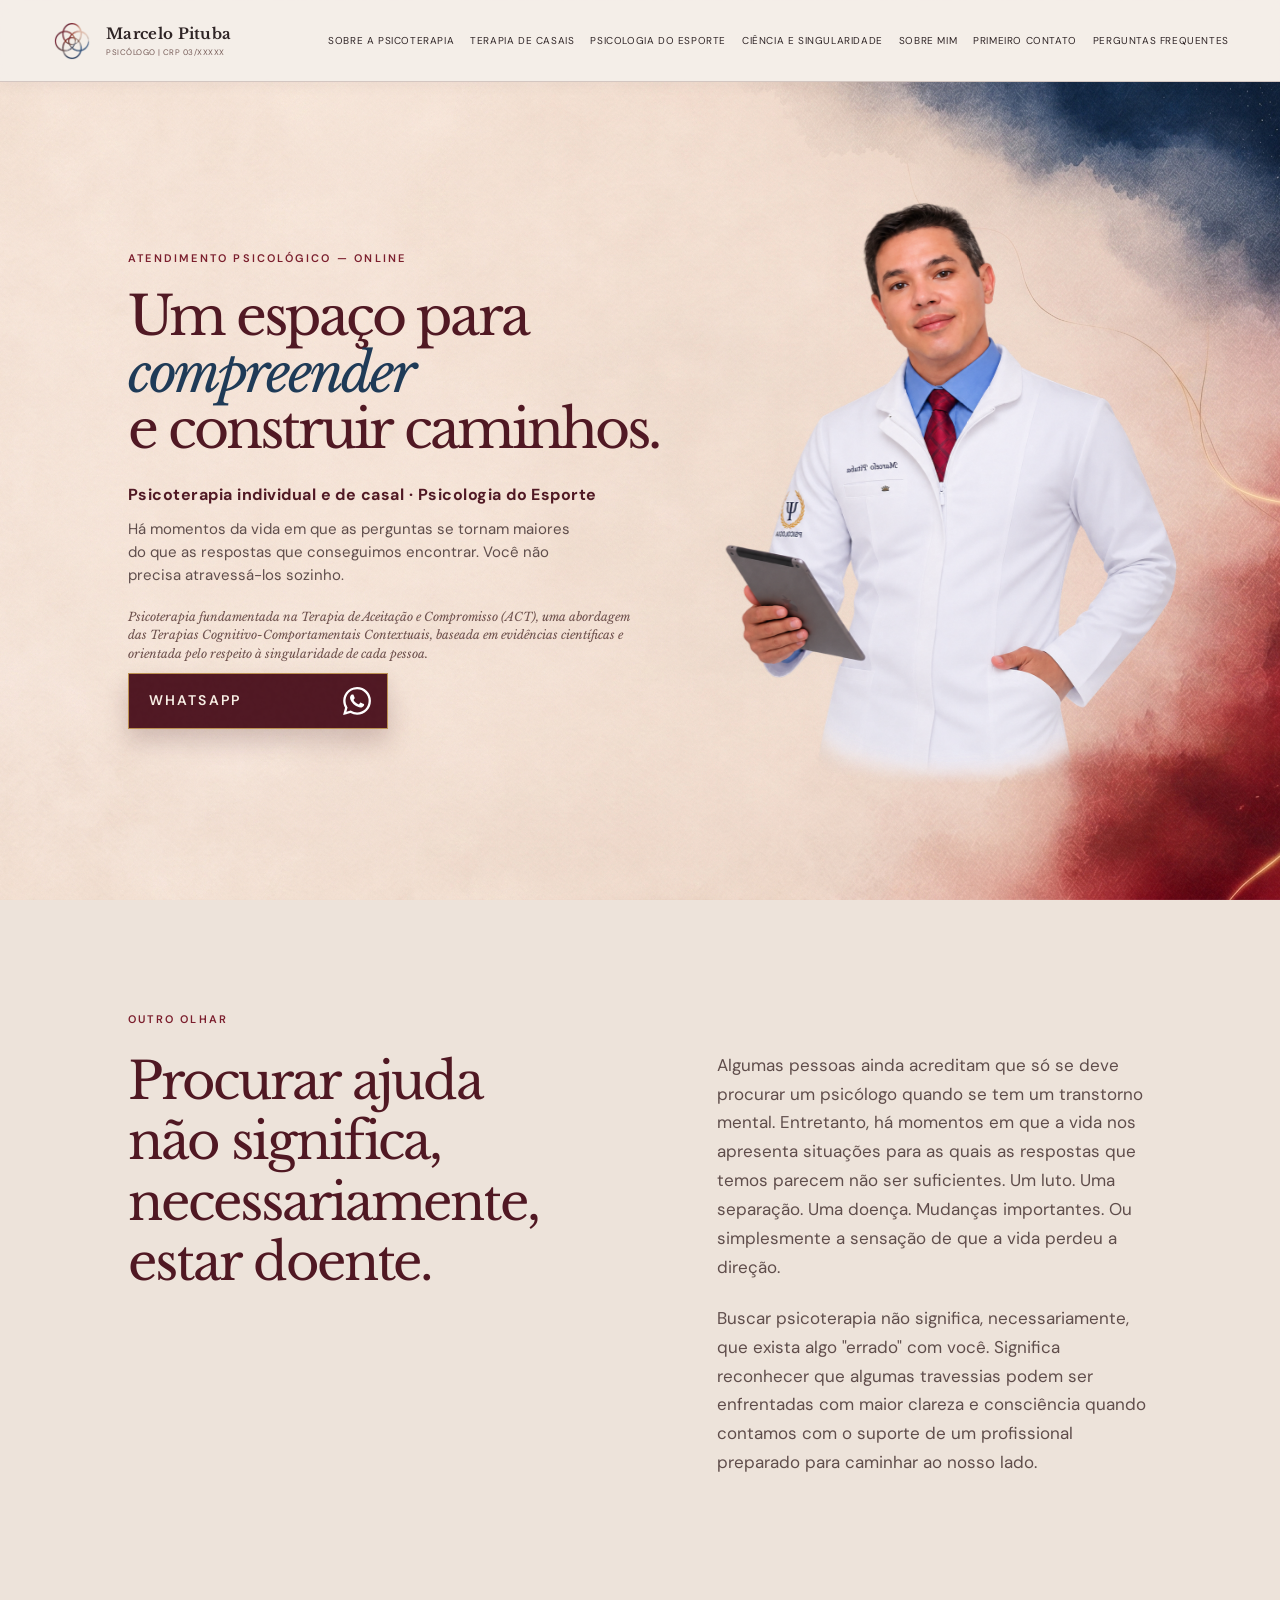
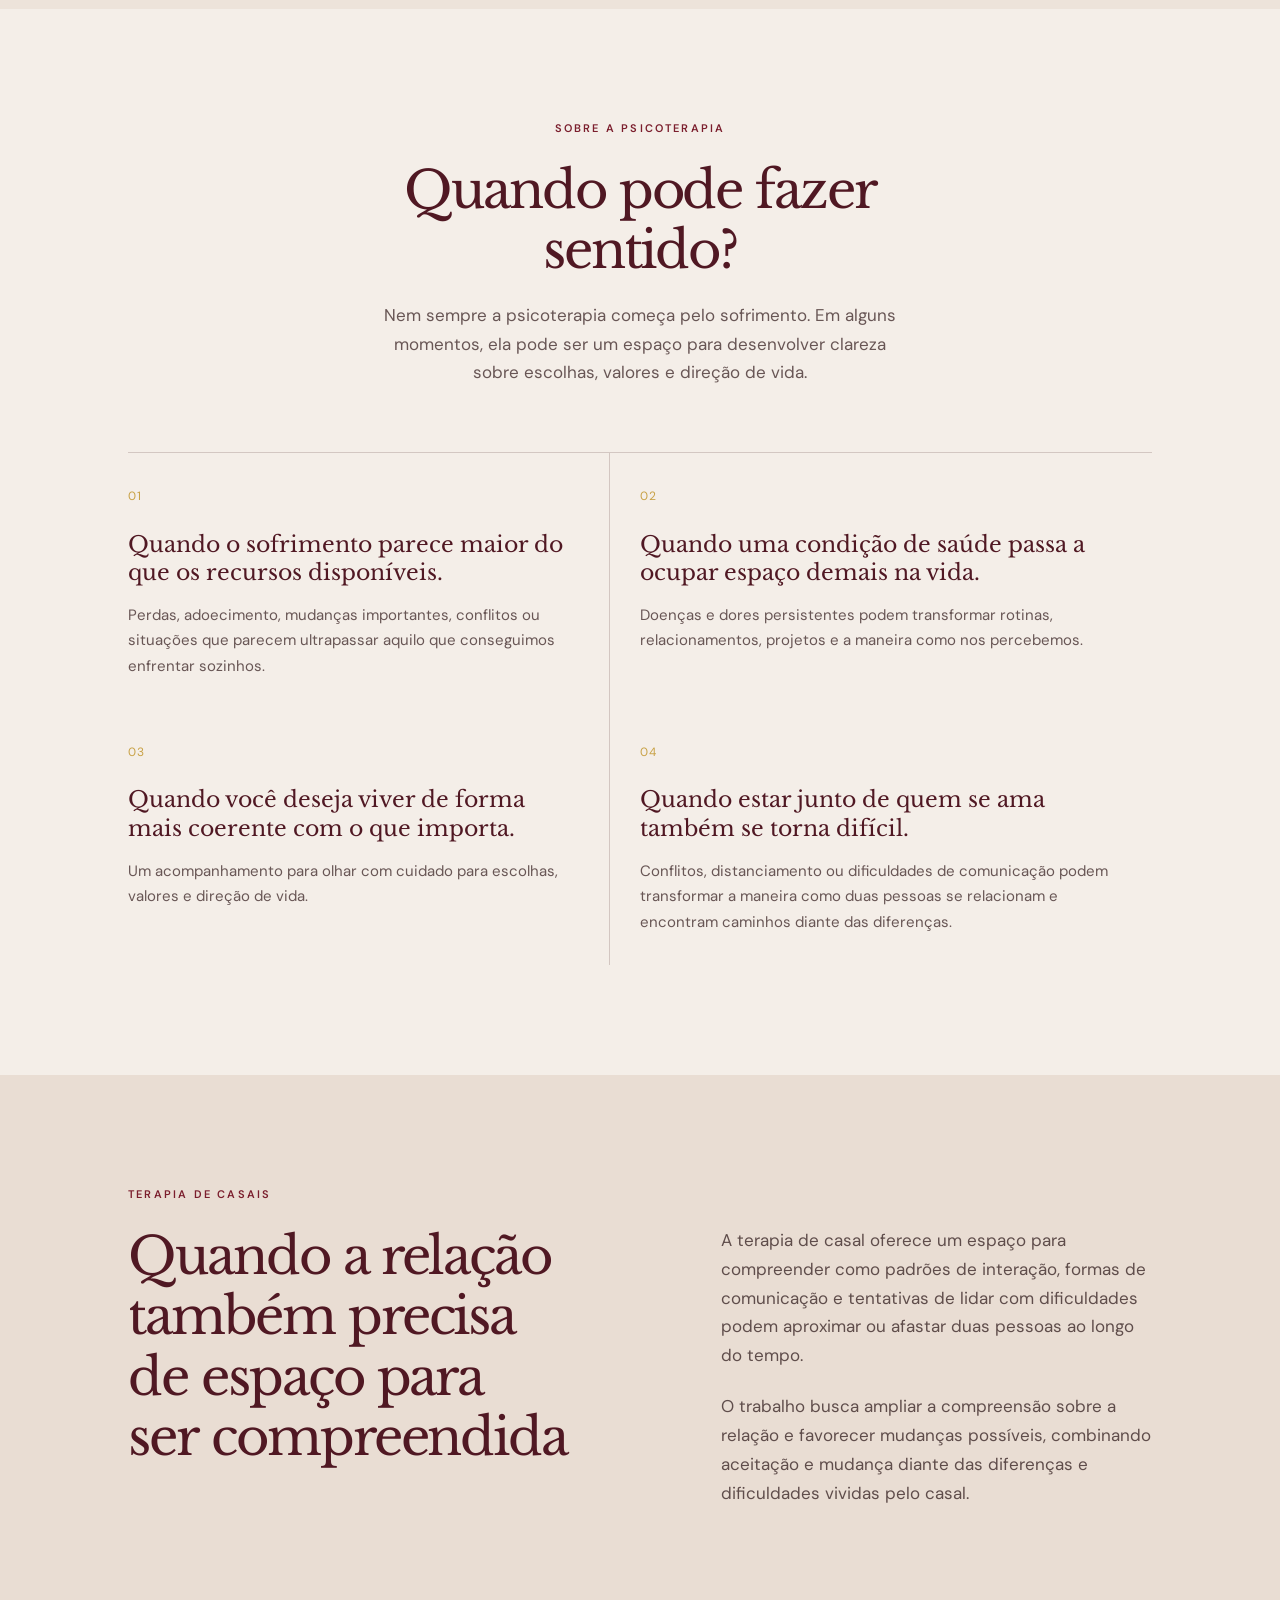
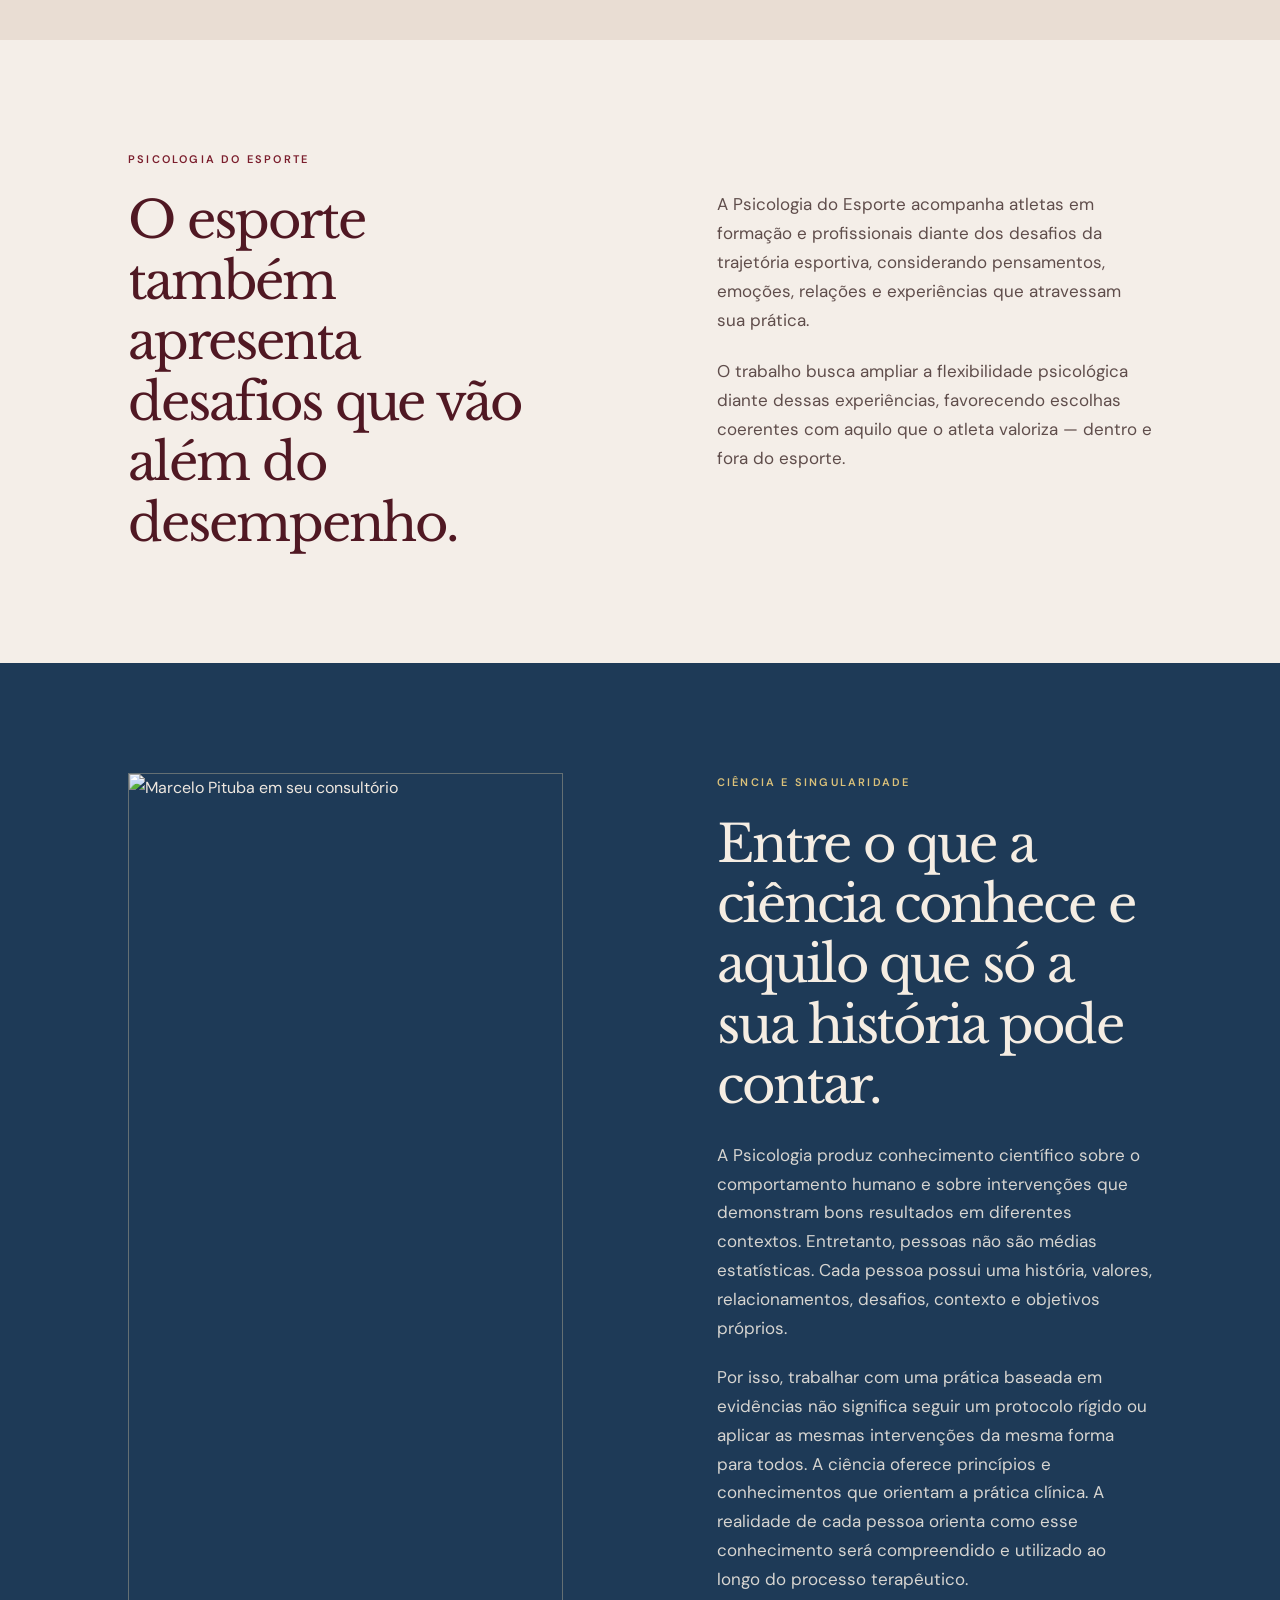
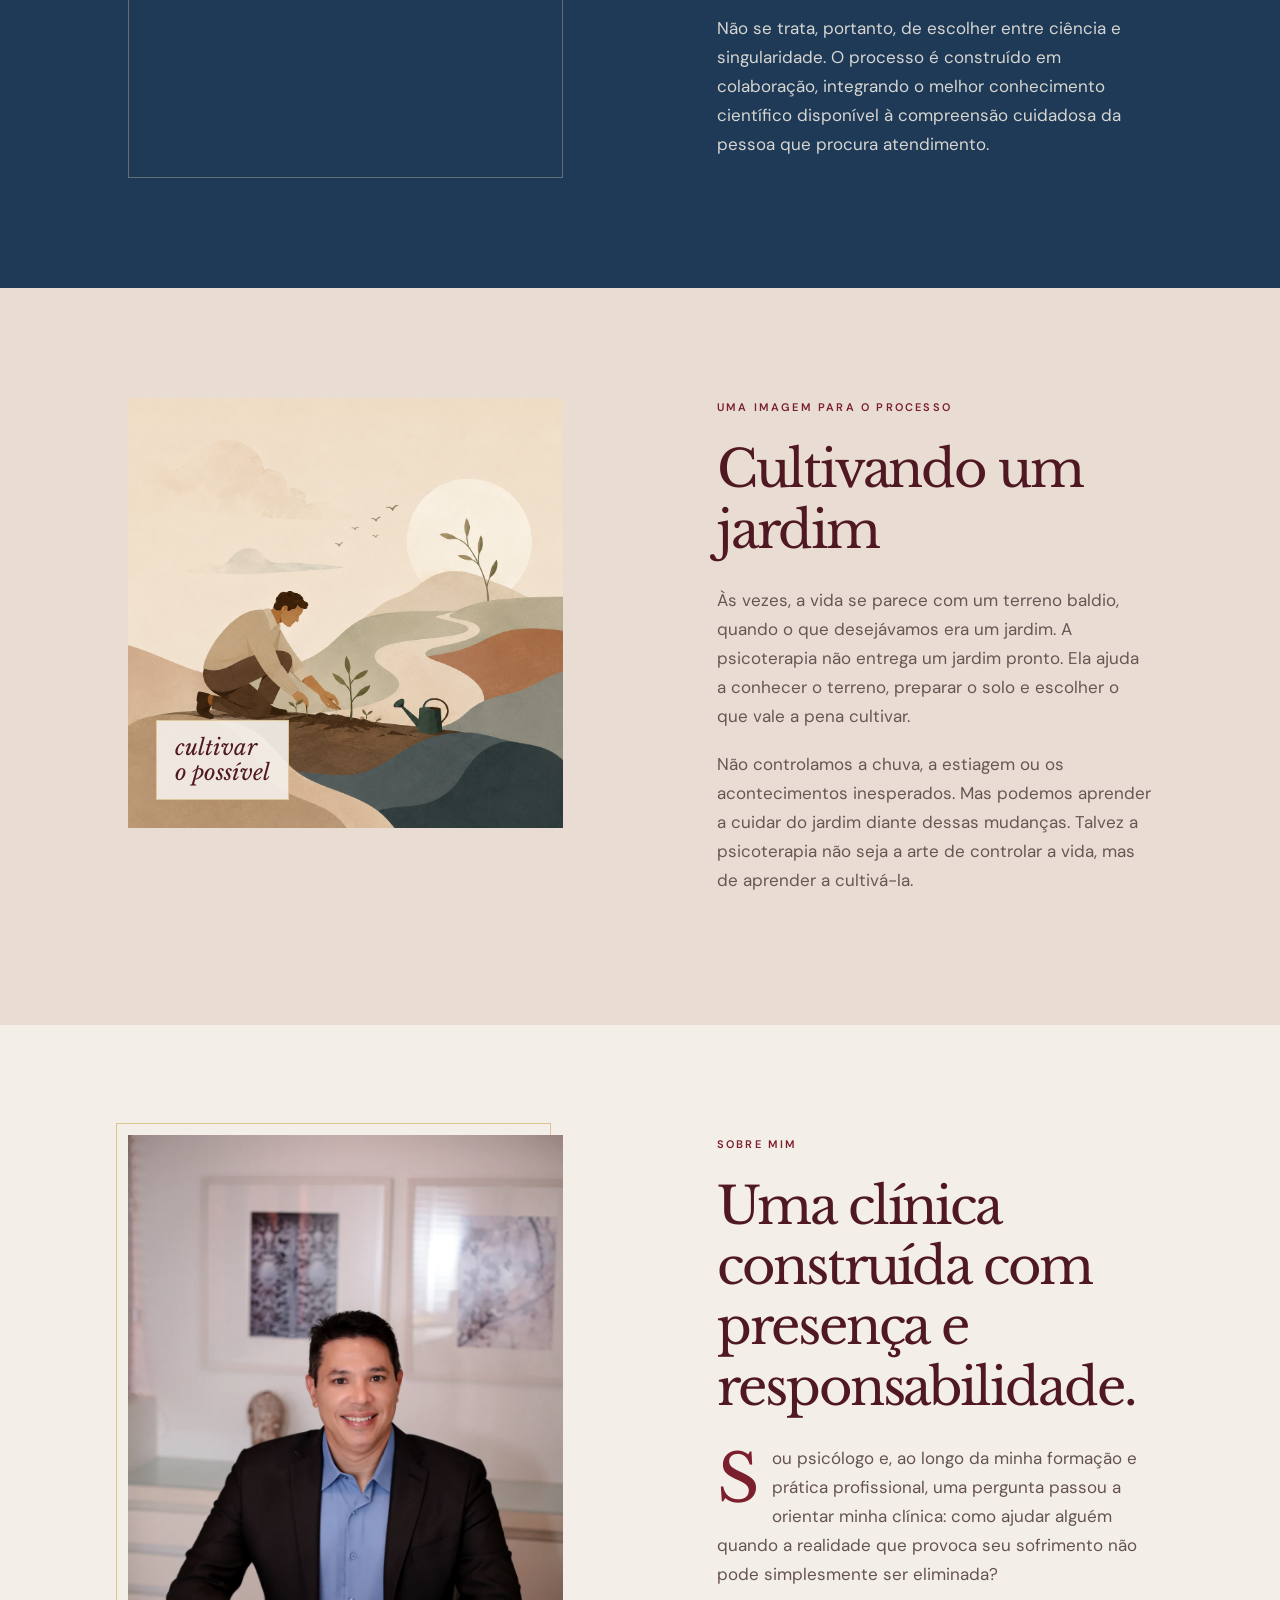
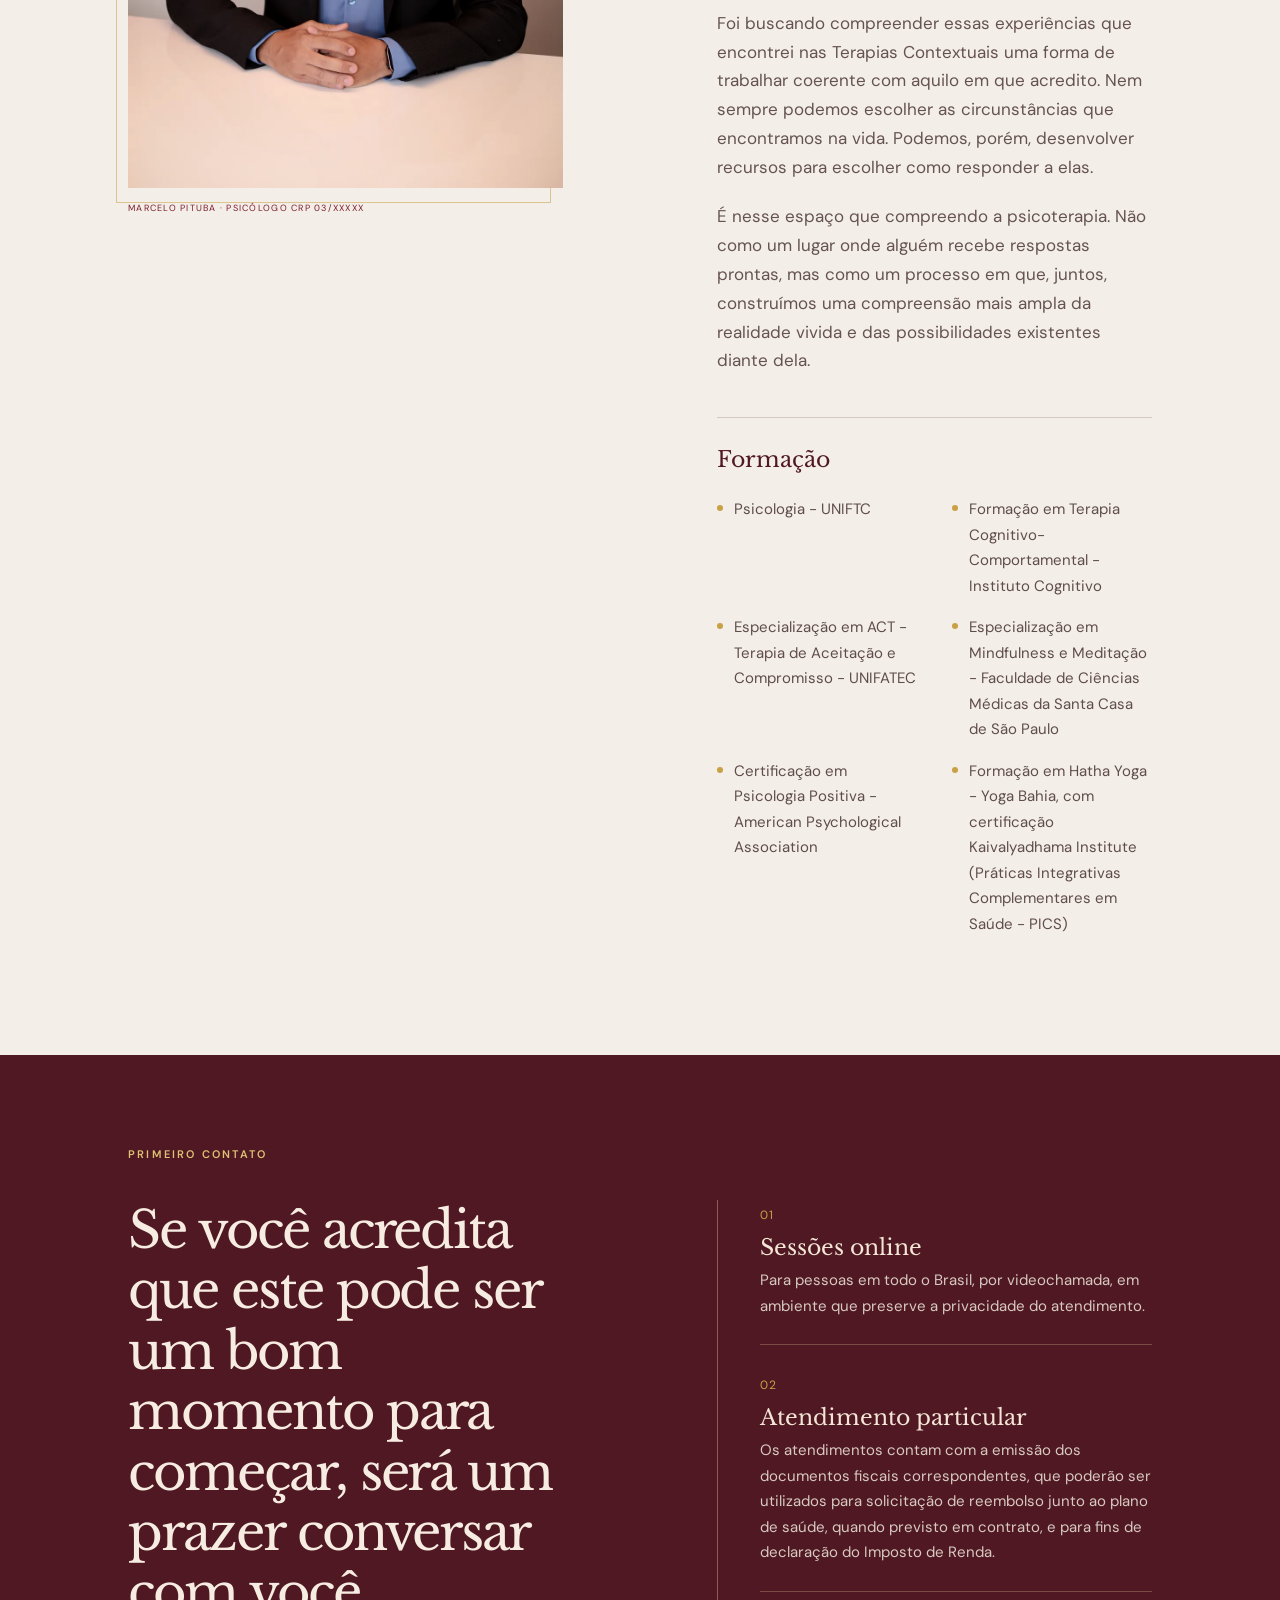
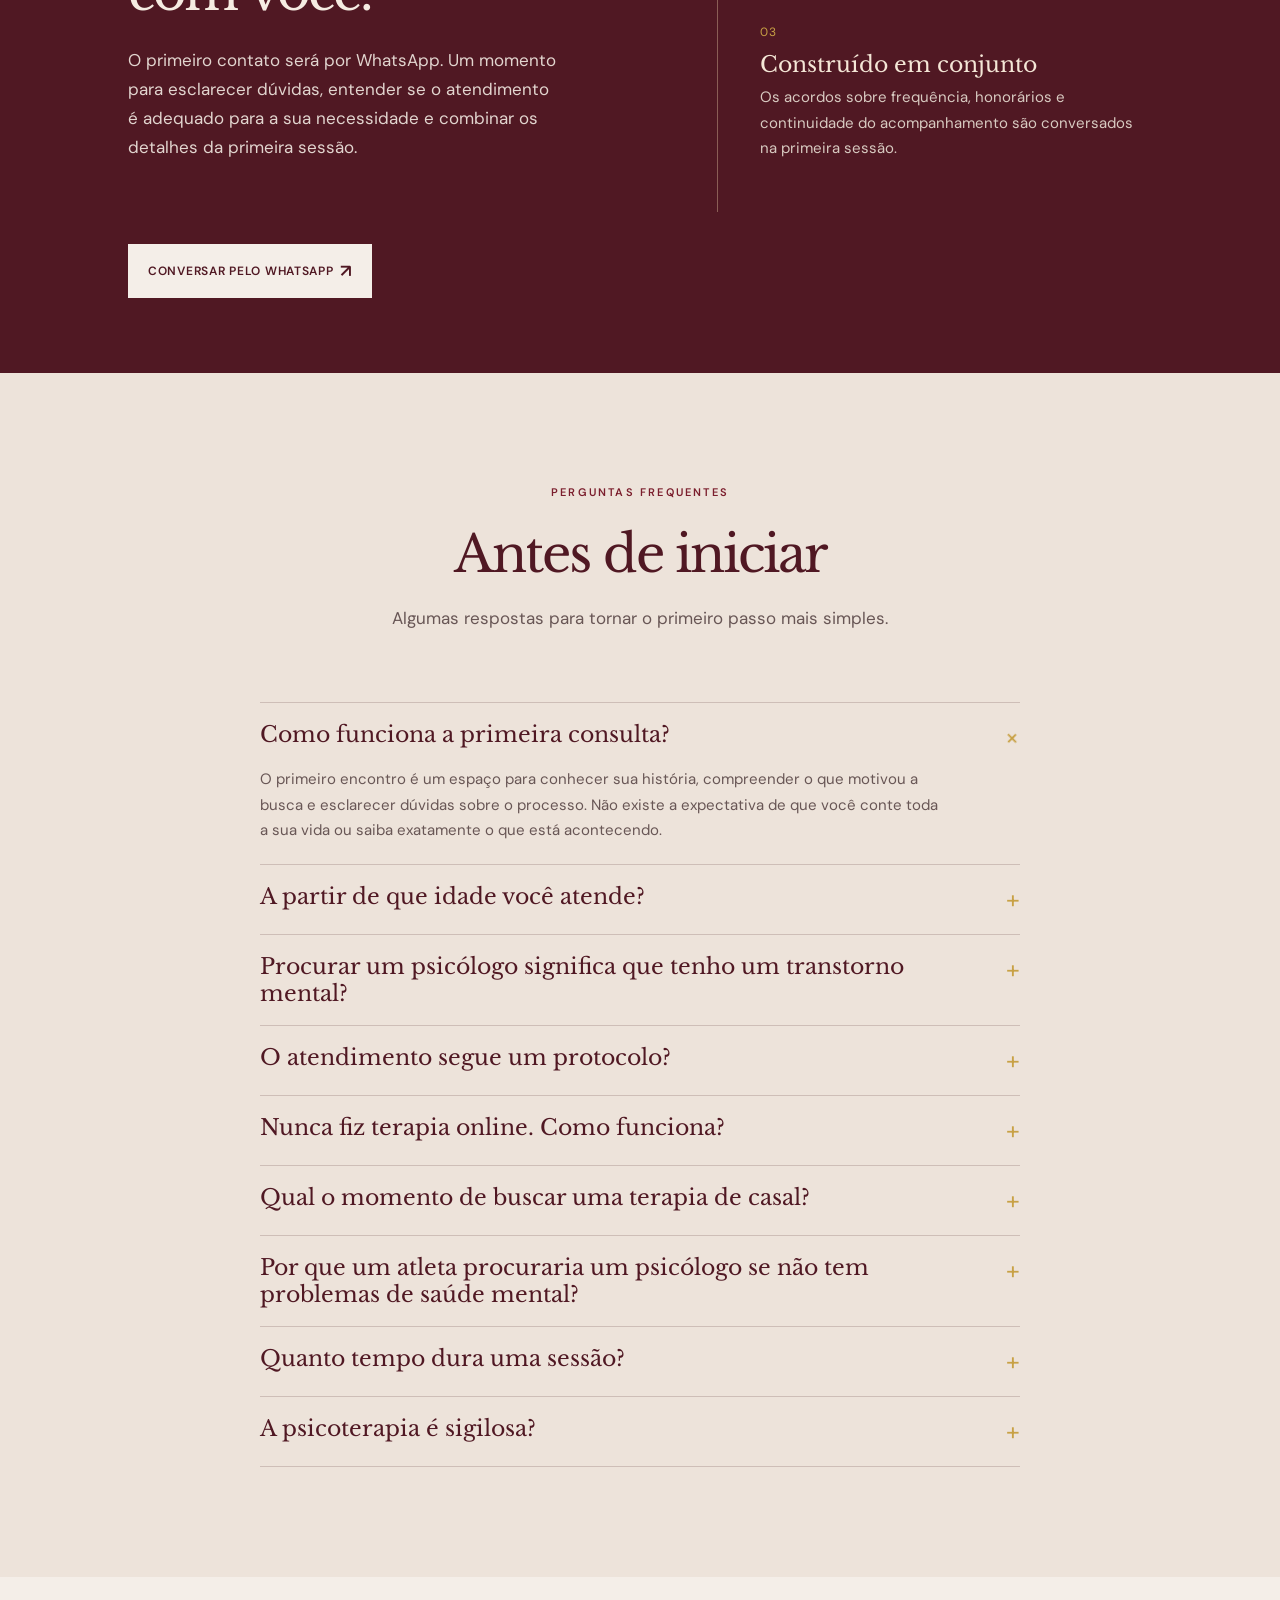
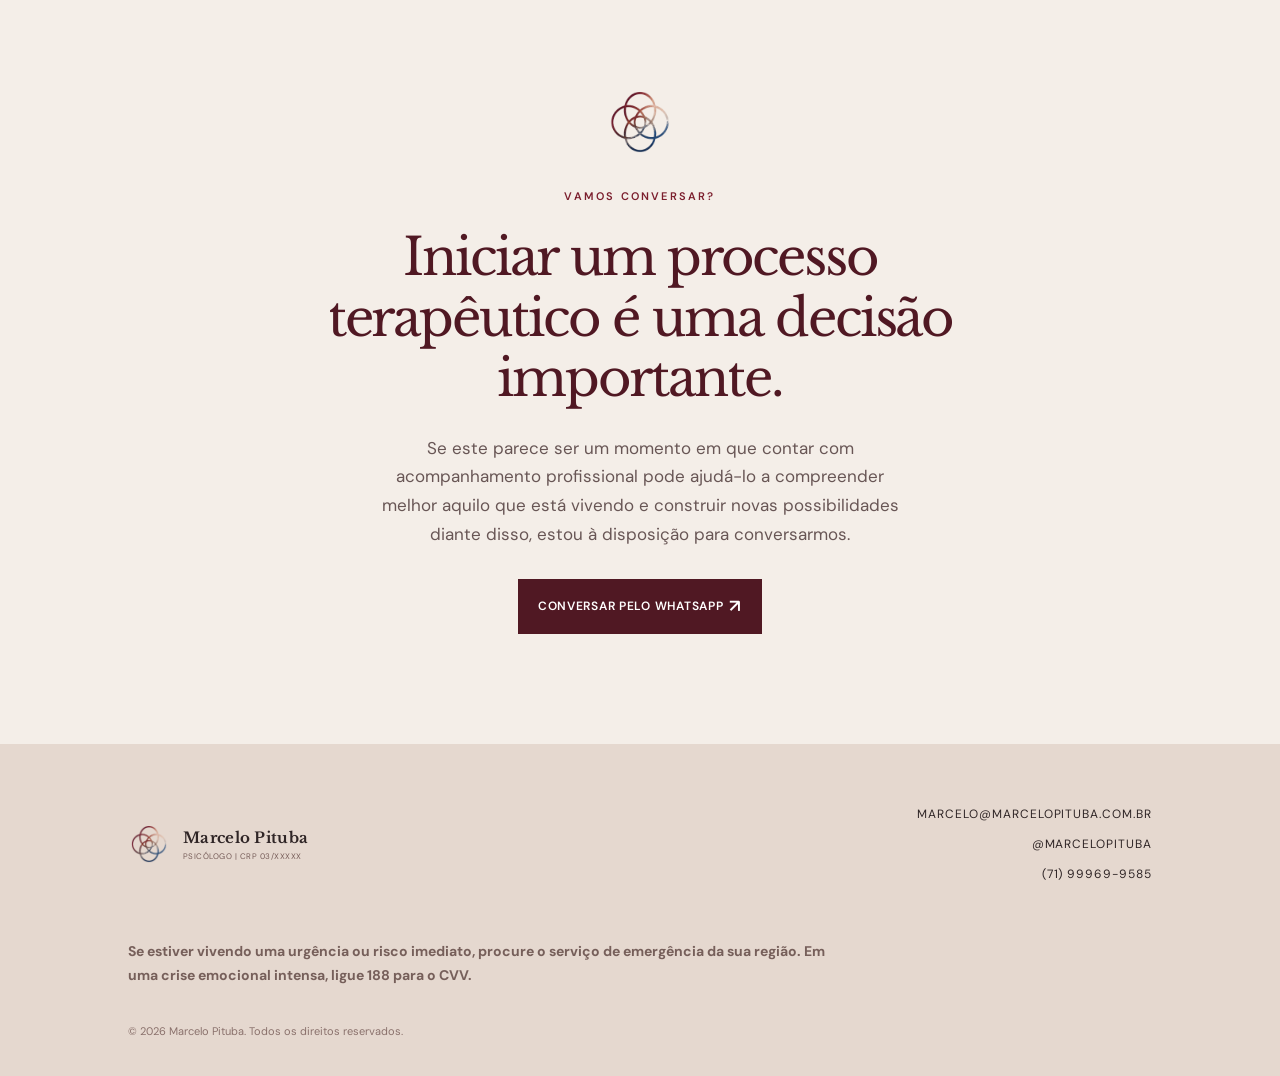
==== commit ccd461cf: "Evita viúva em título Terapia de casais" ====
--- a/index.html
+++ b/index.html
@@ -82,7 +82,7 @@
     <section class="couples section-pad" id="casais">
       <div class="section-kicker">Terapia de casais</div>
       <div class="intro-grid couples-grid">
-        <h2>Quando a relação também precisa de espaço para ser compreendida</h2>
+        <h2>Quando a relação também precisa de espaço para ser&nbsp;compreendida</h2>
         <div class="body-copy couples-body">
           <p>A terapia de casal oferece um espaço para compreender como padrões de interação, formas de comunicação e tentativas de lidar com dificuldades podem aproximar ou afastar duas pessoas ao longo do tempo.</p>
           <p>O trabalho busca ampliar a compreensão sobre a relação e favorecer mudanças possíveis, combinando aceitação e mudança diante das diferenças e dificuldades vividas pelo casal.</p>
--- a/styles.css
+++ b/styles.css
@@ -375,7 +375,7 @@
 }
 .hero-services {
   font-size:16px;
-  font-weight:600;
+  font-weight:700;
   letter-spacing:.03em;
   color:var(--wine-dark);
   margin:0 0 10px;
@@ -575,7 +575,8 @@
 }
 .emergency {
   grid-column:1/-1;
-  font-size:12px;
+  font-size:14px;
+  font-weight:700;
   color:#765f5a;
   max-width:700px;
   margin:20px 0 0;
@@ -1000,11 +1001,56 @@
     letter-spacing:.15em;
   }
   .hero-whatsapp img {
-    width:28px;
-    height:28px;
-  }
-}
-@media (max-width:1100px) and (min-width:801px) {
+      width:28px;
+      height:28px;
+    }
+  }
+  /* Escala de exibição alta (150%): compacta o header em larguras intermediárias. */
+@media (min-width:1101px) and (max-width:1450px) {
+  .site-header {
+    padding-inline:4vw;
+  }
+  .brand small {
+    font-size:8px;
+    letter-spacing:.06em;
+  }
+  .desktop-nav {
+    gap:16px;
+  }
+  .desktop-nav a {
+    font-size:10px;
+    letter-spacing:.06em;
+  }
+}
+/* Escala de exibição alta (150%+): compacta o hero em viewports baixos. */
+  @media (min-width:1101px) and (max-height:780px) {
+    .hero {
+      padding-top:26px;
+      padding-bottom:30px;
+    }
+    .hero h1 {
+      font-size:clamp(36px,3.8vw,54px);
+      margin-bottom:18px;
+    }
+    .hero-services {
+      font-size:14px;
+      margin-bottom:8px;
+    }
+    .hero-lede {
+      font-size:14px;
+      line-height:1.5;
+      margin-bottom:16px;
+    }
+    .hero-note {
+      font-size:11px;
+      line-height:1.5;
+      margin-bottom:6px;
+    }
+    .hero-cutout {
+      height:min(70vh,470px);
+    }
+  }
+  @media (max-width:1100px) and (min-width:801px) {
   .hero-copy {
     margin-left:0;
     max-width:500px;
@@ -1021,6 +1067,58 @@
   .hero-whatsapp {
     min-height:56px;
     margin-top:4px;
+  }
+}
+/* Escala de exibição alta (150%+): compacta o layout inteiro em viewports baixos. */
+@media (min-width:801px) and (max-height:820px) {
+  .section-pad {
+    padding:70px 10vw;
+  }
+  .intro h2,.moments h2,.approach h2,.garden h2,.about h2,.contact-panel h2,.faq h2,.final-cta h2,.sport h2 {
+    font-size:clamp(26px,3.4vw,44px);
+  }
+  .moments-heading {
+    margin-bottom:40px;
+  }
+  .moment-list article {
+    padding:22px 26px 12px 0;
+  }
+  .approach-portrait {
+    height:330px;
+  }
+  .garden-art {
+    height:350px;
+  }
+  .about-portrait img {
+    max-height:520px;
+    width:auto;
+  }
+  .body-copy {
+    font-size:16px;
+  }
+  .faq-list details {
+    padding:14px 0;
+  }
+  .contact-notes>div {
+    padding:0 0 18px;
+    margin:0 0 18px;
+  }
+}
+@media (min-width:801px) and (max-height:680px) {
+  .section-pad {
+    padding:48px 10vw;
+  }
+  .moments-heading {
+    margin-bottom:28px;
+  }
+  .approach-portrait {
+    height:270px;
+  }
+  .garden-art {
+    height:290px;
+  }
+  .moment-list article {
+    padding:16px 20px 10px 0;
   }
 }
 /* Cabeçalho persistente: mantém a mesma posição visual inicial e protege âncoras. */
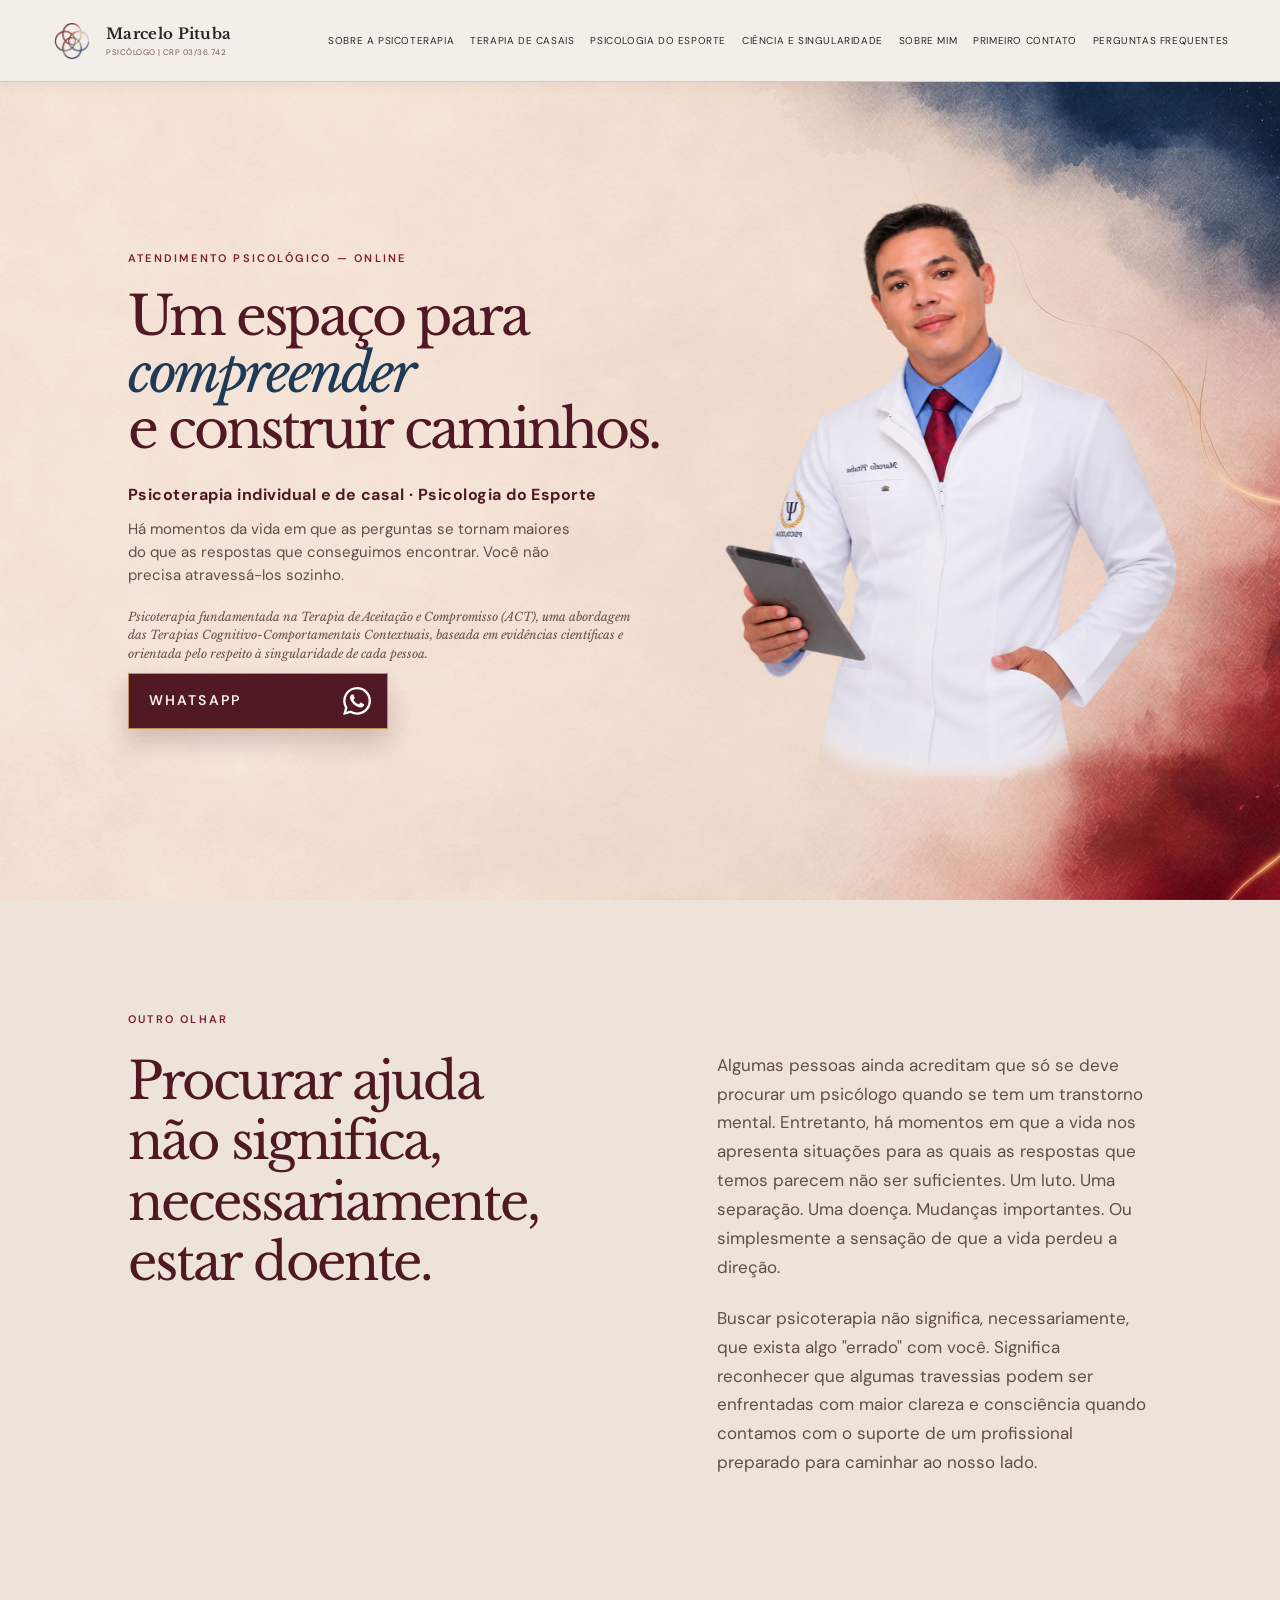
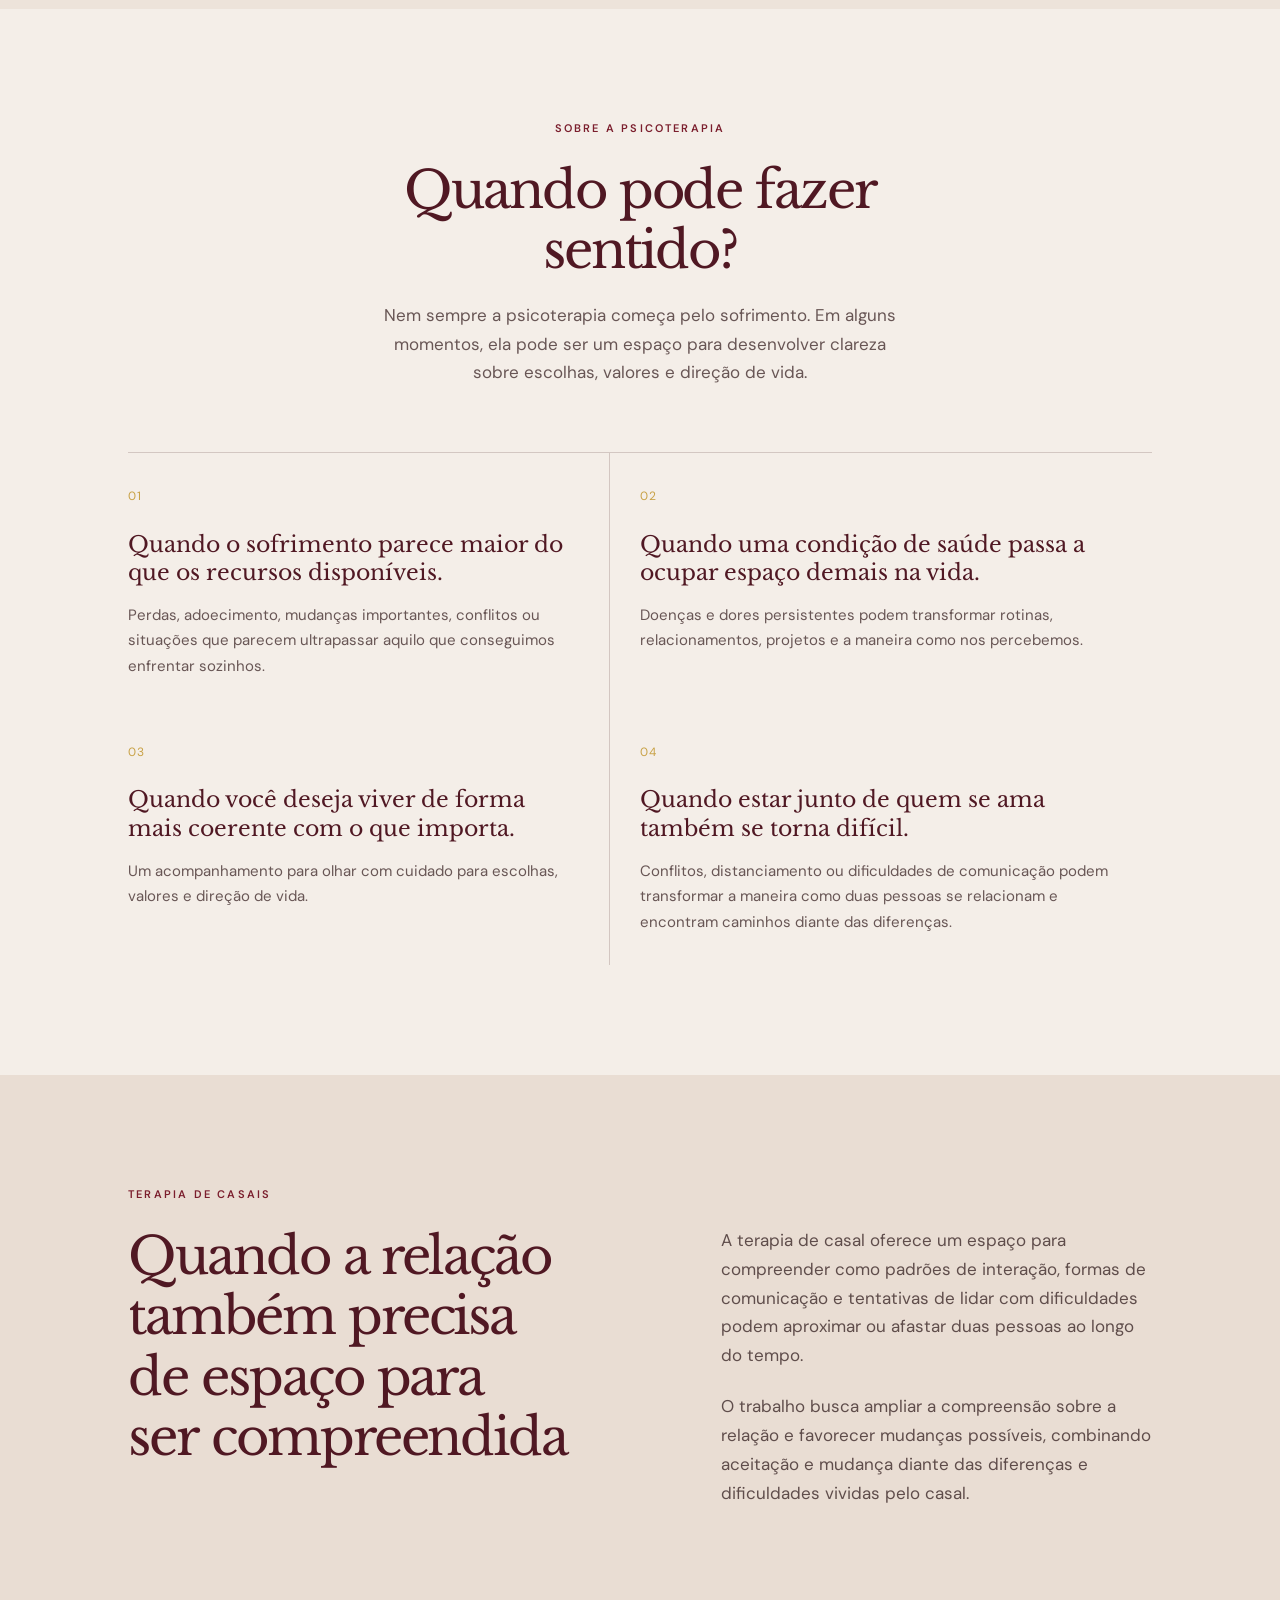
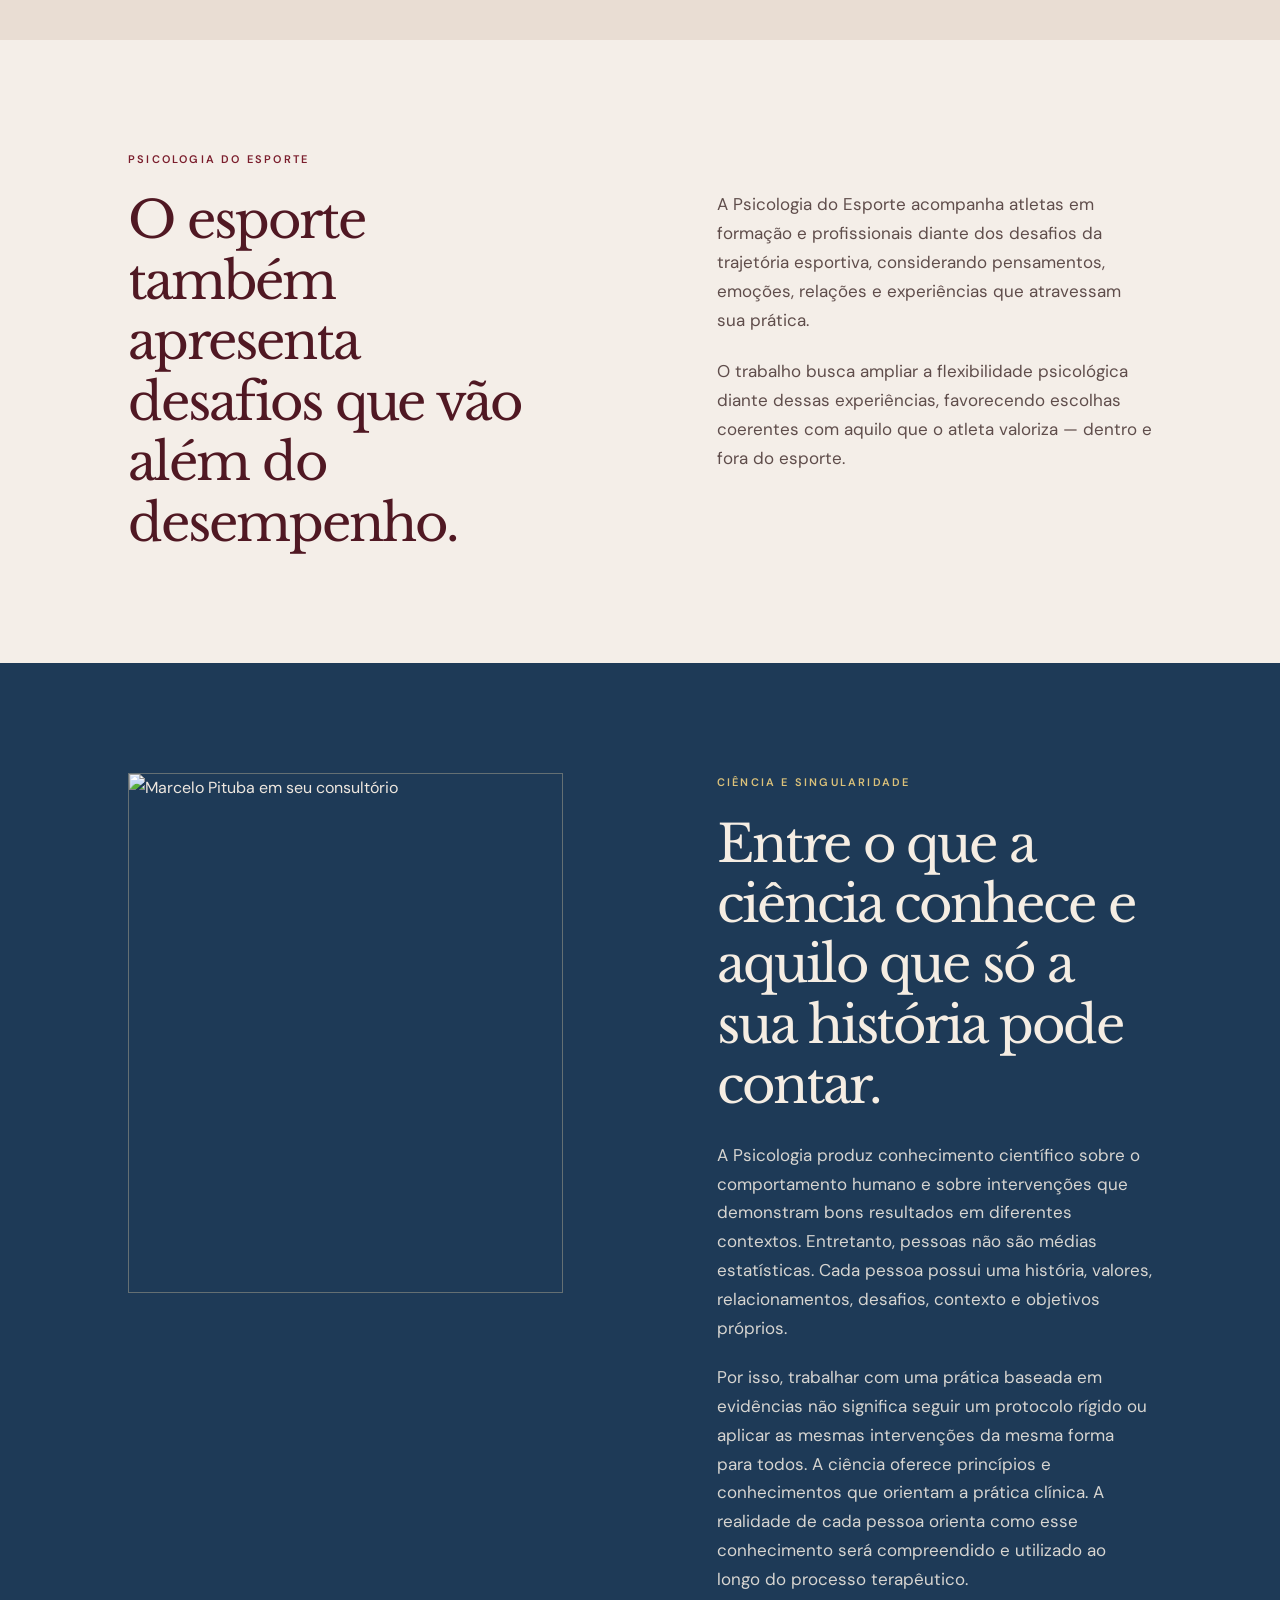
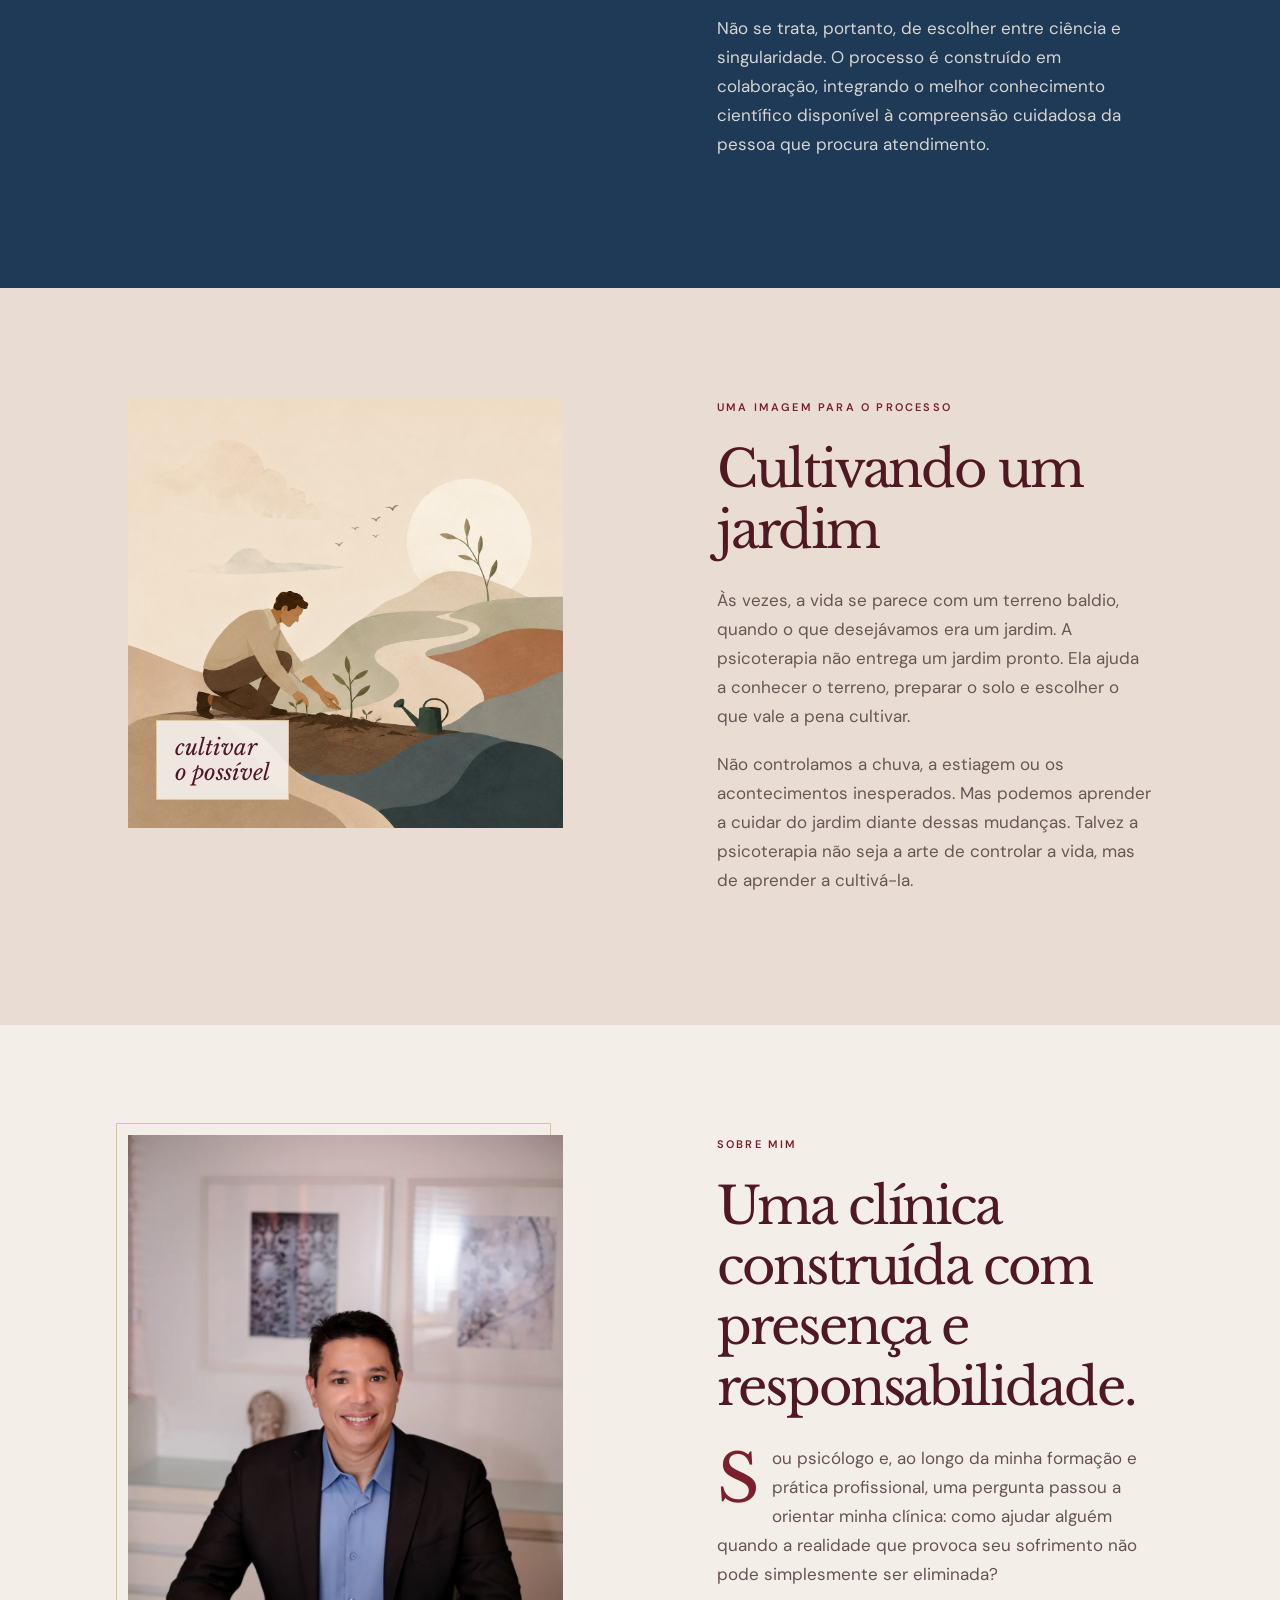
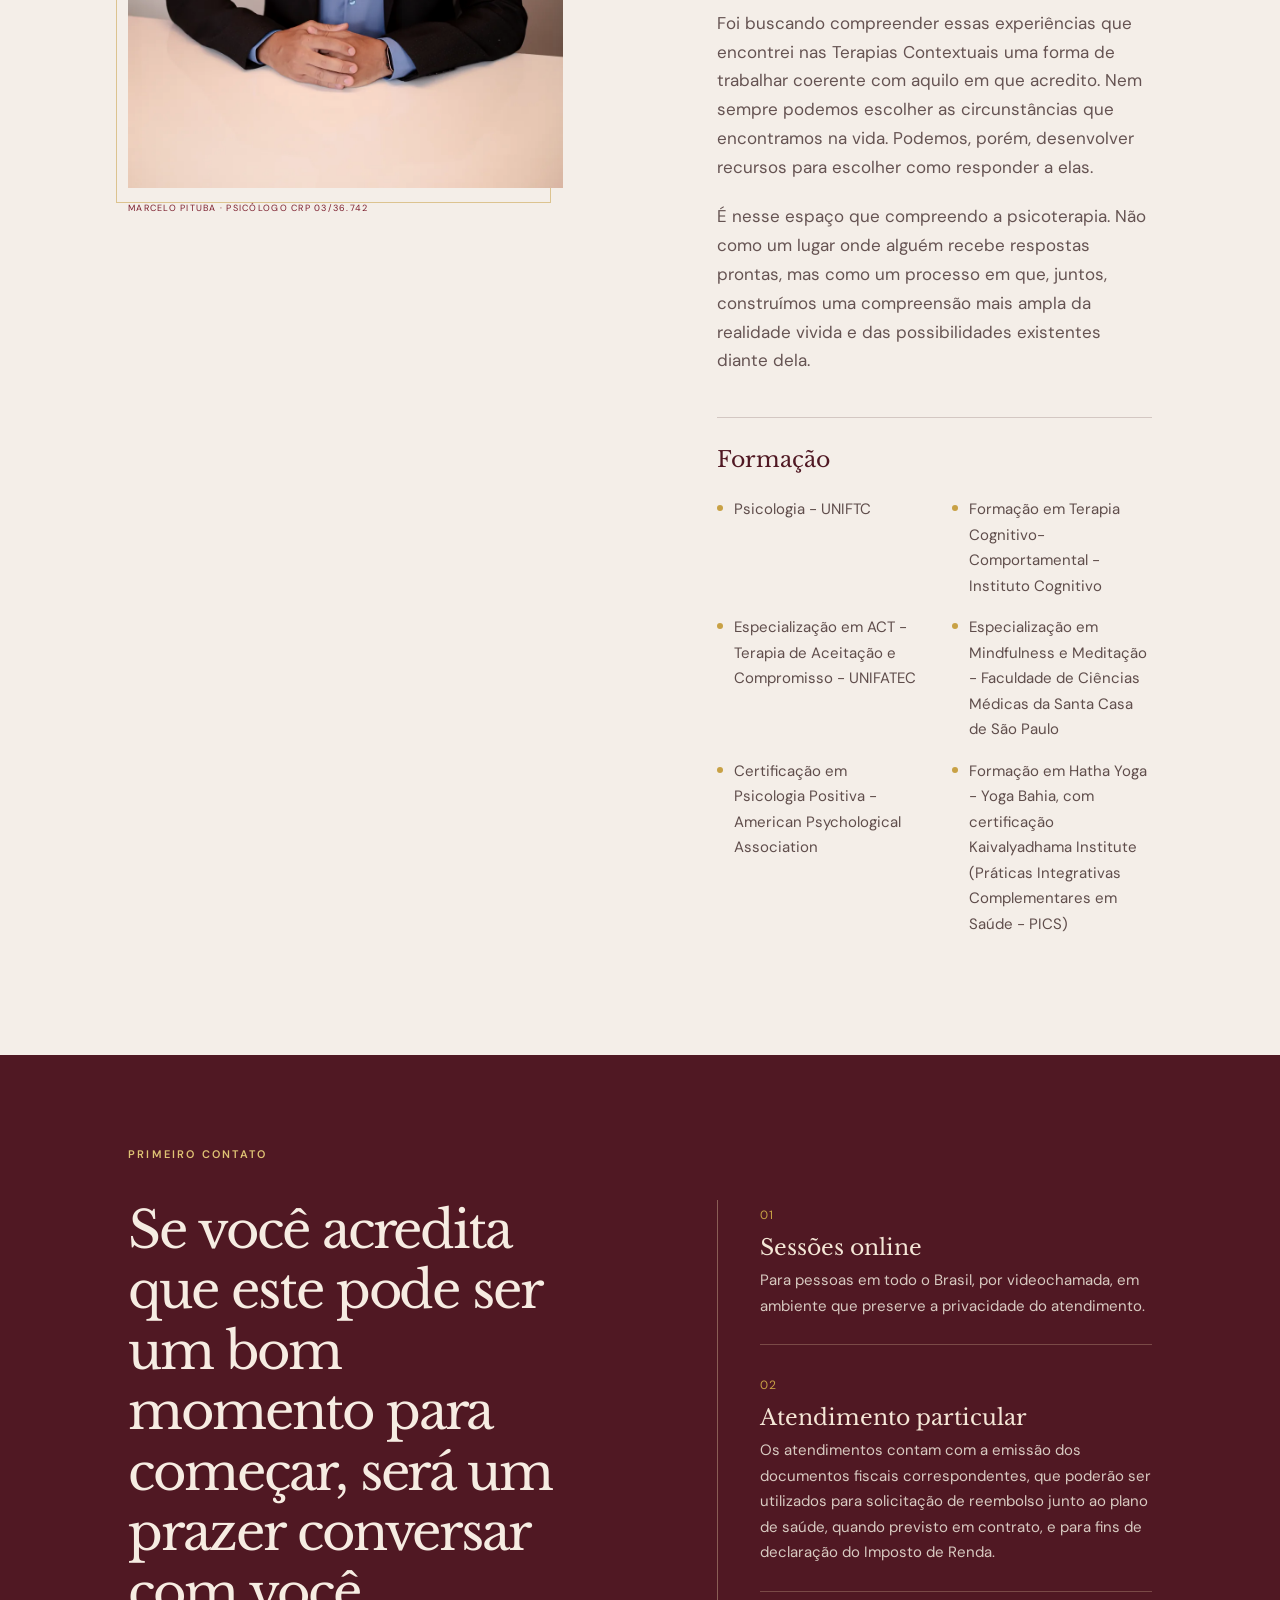
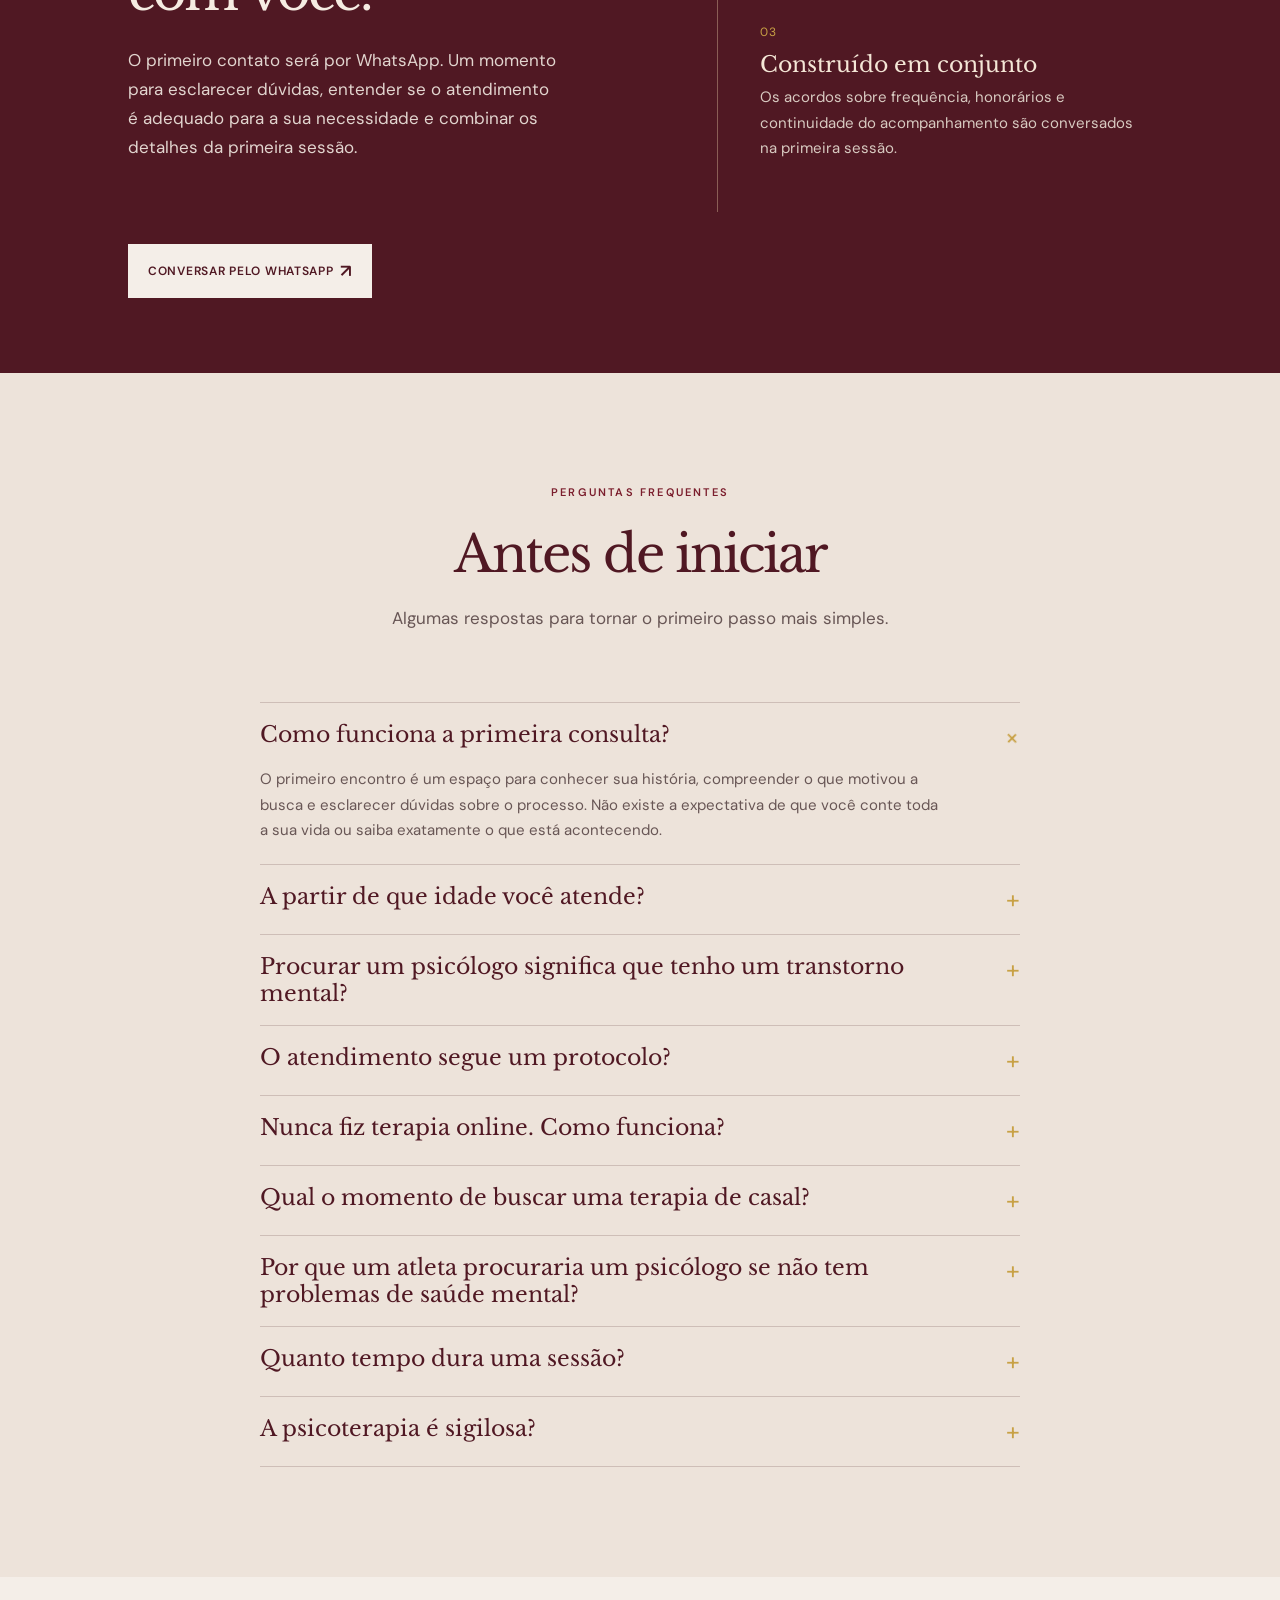
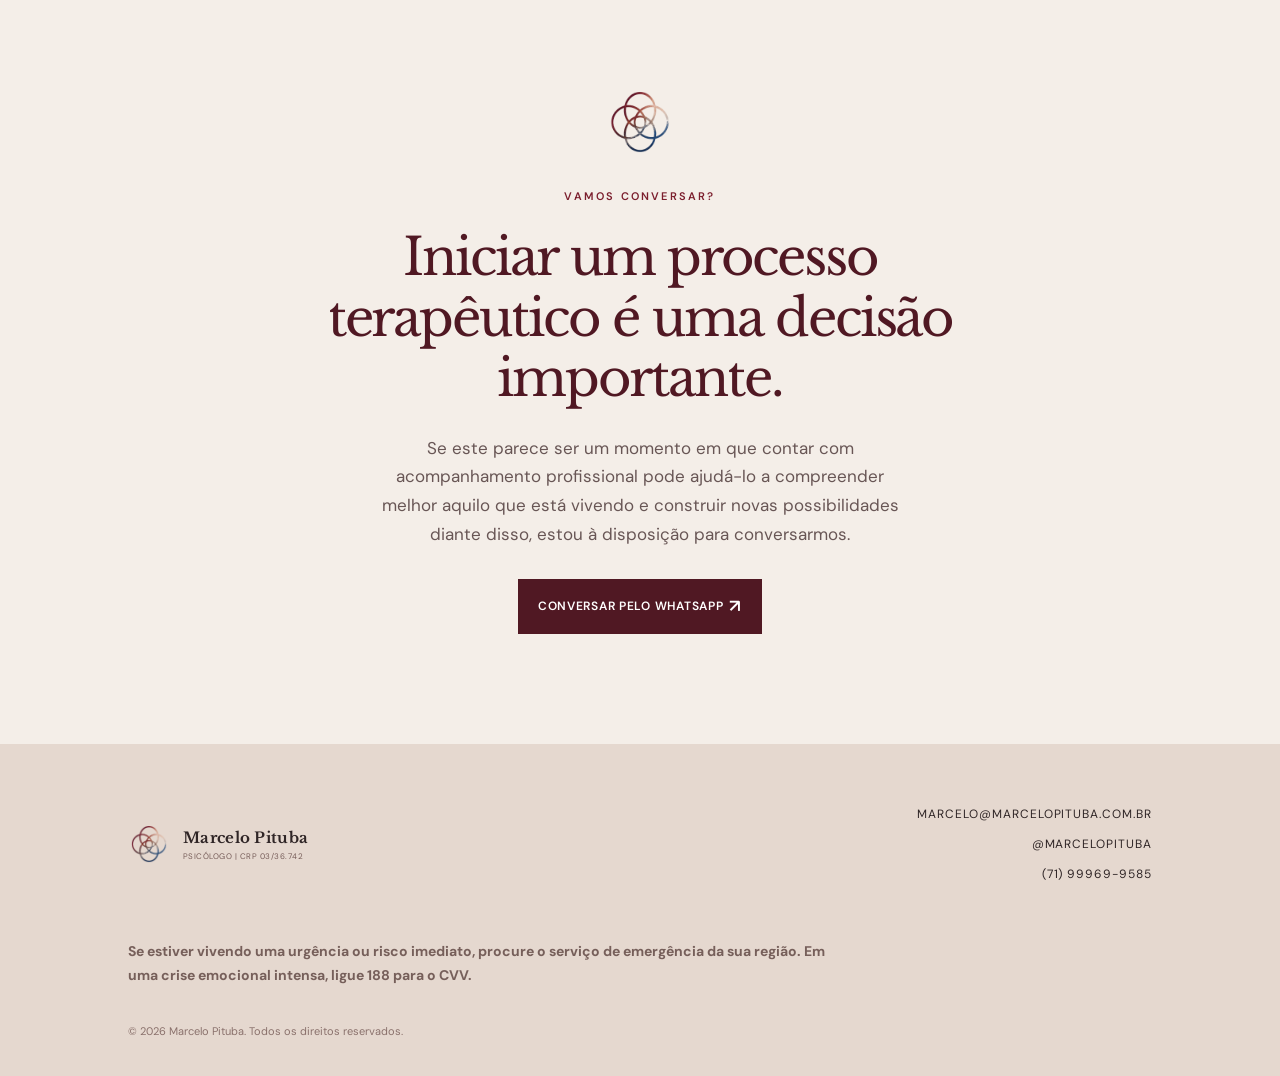
==== commit 783c19aa: "CRP 03/36.742" ====
--- a/index.html
+++ b/index.html
@@ -31,7 +31,7 @@
   <header class="site-header" id="inicio">
     <a class="brand" href="#inicio" aria-label="Marcelo Pituba, início">
       <span class="brand-mark client-logo" aria-hidden="true"><img src="assets/logo-marcelo-transparente.png" width="2048" height="2048" alt=""></span>
-      <span><strong>Marcelo Pituba</strong><small>Psicólogo | CRP 03/XXXXX</small></span>
+      <span><strong>Marcelo Pituba</strong><small>Psicólogo | CRP 03/36.742</small></span>
     </a>
     <nav class="desktop-nav" aria-label="Navegação principal">
           <a href="#psicoterapia">Sobre a psicoterapia</a>
@@ -113,7 +113,7 @@
 
     <section class="about section-pad" id="sobre">
       <div class="about-body">
-        <figure class="about-portrait"><img src="assets/marcelo-pituba-consultorio.webp" width="1000" height="1500" loading="lazy" alt="Marcelo Pituba em seu consultório"><figcaption>Marcelo Pituba · Psicólogo CRP 03/xxxxx</figcaption></figure>
+        <figure class="about-portrait"><img src="assets/marcelo-pituba-consultorio.webp" width="1000" height="1500" loading="lazy" alt="Marcelo Pituba em seu consultório"><figcaption>Marcelo Pituba · Psicólogo CRP 03/36.742</figcaption></figure>
         <div class="about-content"><p class="eyebrow">Sobre mim</p><h2>Uma clínica construída com presença e responsabilidade.</h2><p class="dropcap-first">Sou psicólogo e, ao longo da minha formação e prática profissional, uma pergunta passou a orientar minha clínica: como ajudar alguém quando a realidade que provoca seu sofrimento não pode simplesmente ser eliminada?</p><p>Foi buscando compreender essas experiências que encontrei nas Terapias Contextuais uma forma de trabalhar coerente com aquilo em que acredito. Nem sempre podemos escolher as circunstâncias que encontramos na vida. Podemos, porém, desenvolver recursos para escolher como responder a elas.</p><p>É nesse espaço que compreendo a psicoterapia. Não como um lugar onde alguém recebe respostas prontas, mas como um processo em que, juntos, construímos uma compreensão mais ampla da realidade vivida e das possibilidades existentes diante dela.</p><div class="formation"><h3>Formação</h3><ul><li>Psicologia - UNIFTC</li><li>Formação em Terapia Cognitivo-Comportamental - Instituto Cognitivo</li><li>Especialização em ACT - Terapia de Aceitação e Compromisso - UNIFATEC</li><li>Especialização em Mindfulness e Meditação - Faculdade de Ciências Médicas da Santa Casa de São Paulo</li><li>Certificação em Psicologia Positiva - American Psychological Association</li><li>Formação em Hatha Yoga - Yoga Bahia, com certificação Kaivalyadhama Institute (Práticas Integrativas Complementares em Saúde - PICS)</li></ul></div></div>
       </div>
     </section>
@@ -144,7 +144,7 @@
   <a class="whatsapp-float" href="https://wa.me/5571999699585" target="_blank" rel="noreferrer" aria-label="Conversar com Marcelo Pituba pelo WhatsApp">
     <span>WhatsApp</span><img src="assets/whatsapp.svg" width="24" height="24" alt="" aria-hidden="true">
   </a>
-  <footer class="site-footer"><div class="brand"><span class="brand-mark client-logo" aria-hidden="true"><img src="assets/logo-marcelo-transparente.png" width="2048" height="2048" alt=""></span><span><strong>Marcelo Pituba</strong><small>Psicólogo | CRP 03/XXXXX</small></span></div><div class="footer-links"><a href="mailto:marcelo@marcelopituba.com.br">marcelo@marcelopituba.com.br</a><a href="https://www.instagram.com/marcelopituba" target="_blank" rel="noreferrer">@marcelopituba</a><a href="tel:+5571999699585">(71) 99969-9585</a></div><p class="emergency">Se estiver vivendo uma urgência ou risco imediato, procure o serviço de emergência da sua região. Em uma crise emocional intensa, ligue 188 para o CVV.</p><small class="copyright">© 2026 Marcelo Pituba. Todos os direitos reservados.</small></footer>
+  <footer class="site-footer"><div class="brand"><span class="brand-mark client-logo" aria-hidden="true"><img src="assets/logo-marcelo-transparente.png" width="2048" height="2048" alt=""></span><span><strong>Marcelo Pituba</strong><small>Psicólogo | CRP 03/36.742</small></span></div><div class="footer-links"><a href="mailto:marcelo@marcelopituba.com.br">marcelo@marcelopituba.com.br</a><a href="https://www.instagram.com/marcelopituba" target="_blank" rel="noreferrer">@marcelopituba</a><a href="tel:+5571999699585">(71) 99969-9585</a></div><p class="emergency">Se estiver vivendo uma urgência ou risco imediato, procure o serviço de emergência da sua região. Em uma crise emocional intensa, ligue 188 para o CVV.</p><small class="copyright">© 2026 Marcelo Pituba. Todos os direitos reservados.</small></footer>
   <script src="script.js"></script>
 </body>
 </html>
--- a/styles.css
+++ b/styles.css
@@ -268,6 +268,8 @@
 .approach-portrait {
   height:100%;
   min-height:400px;
+  max-height:520px;
+  align-self:start;
   margin:0;
   overflow:hidden;
   border:1px solid rgba(235,215,170,.34);
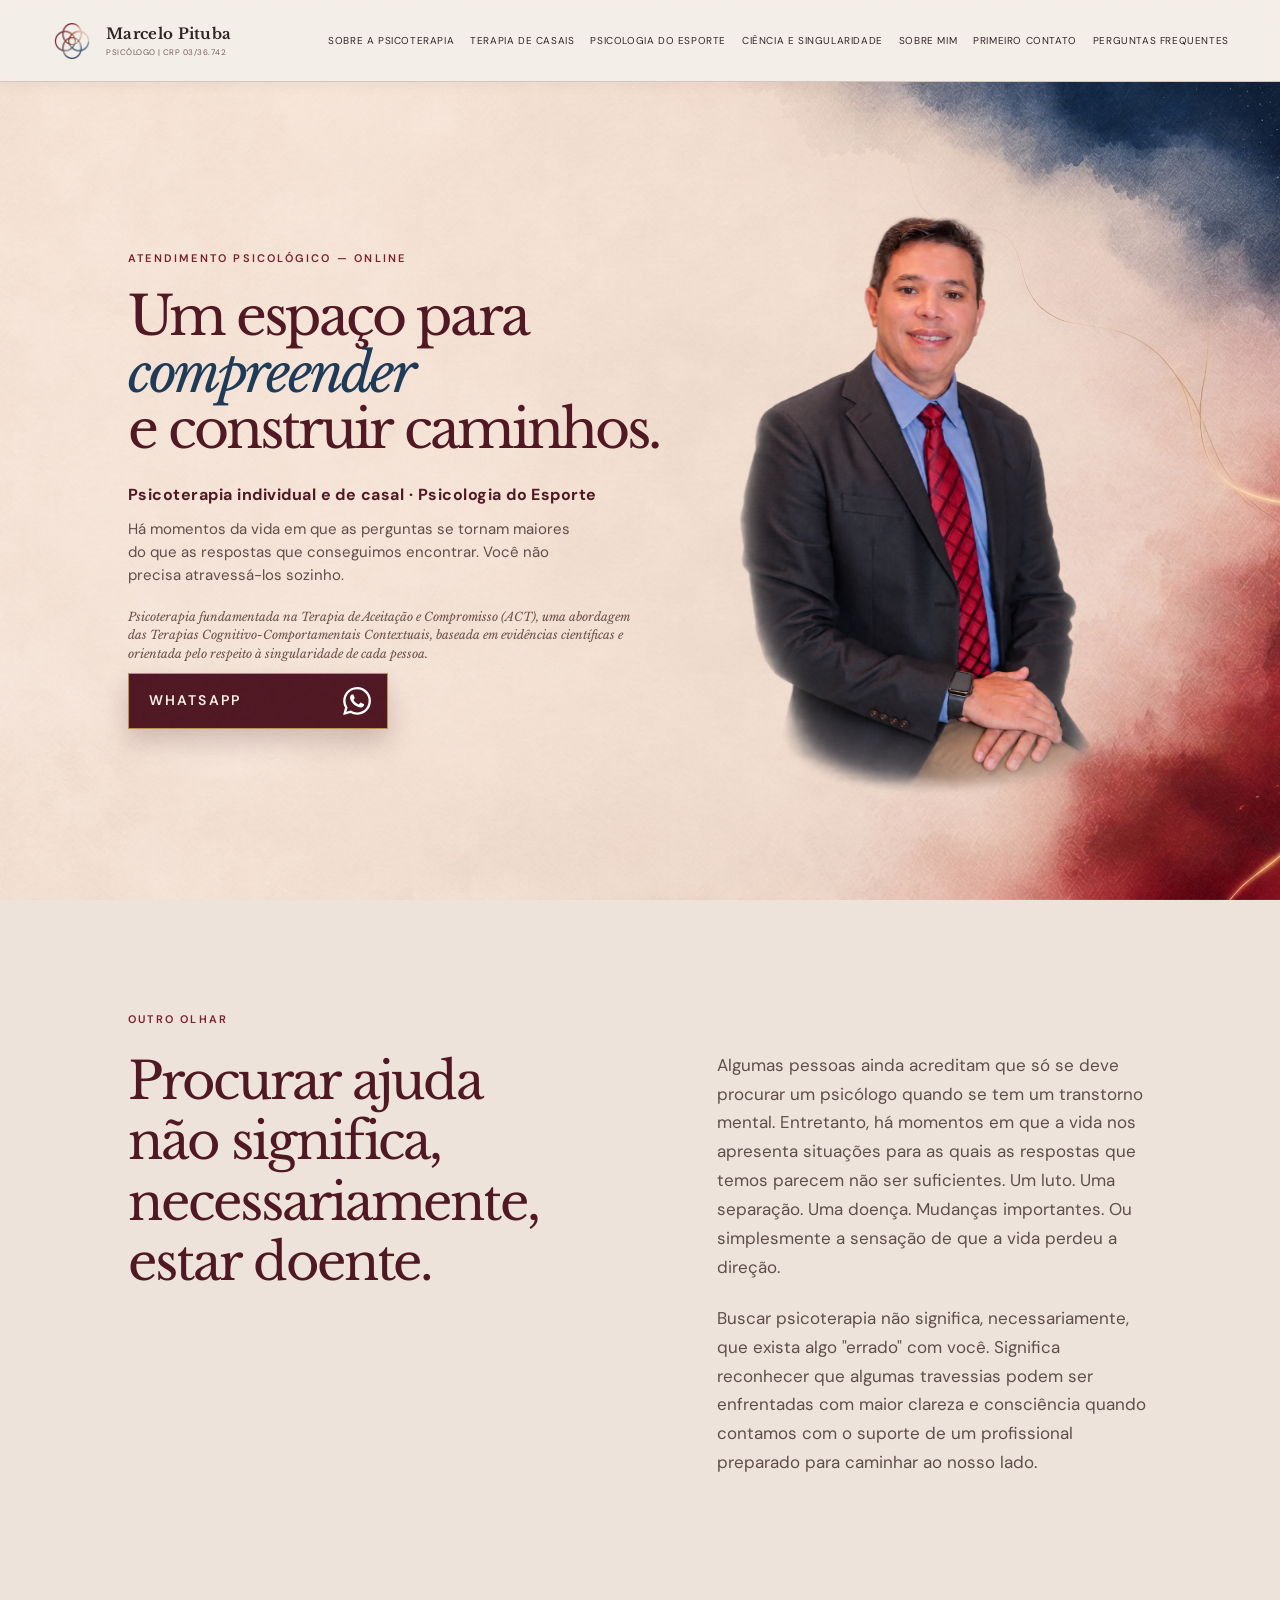
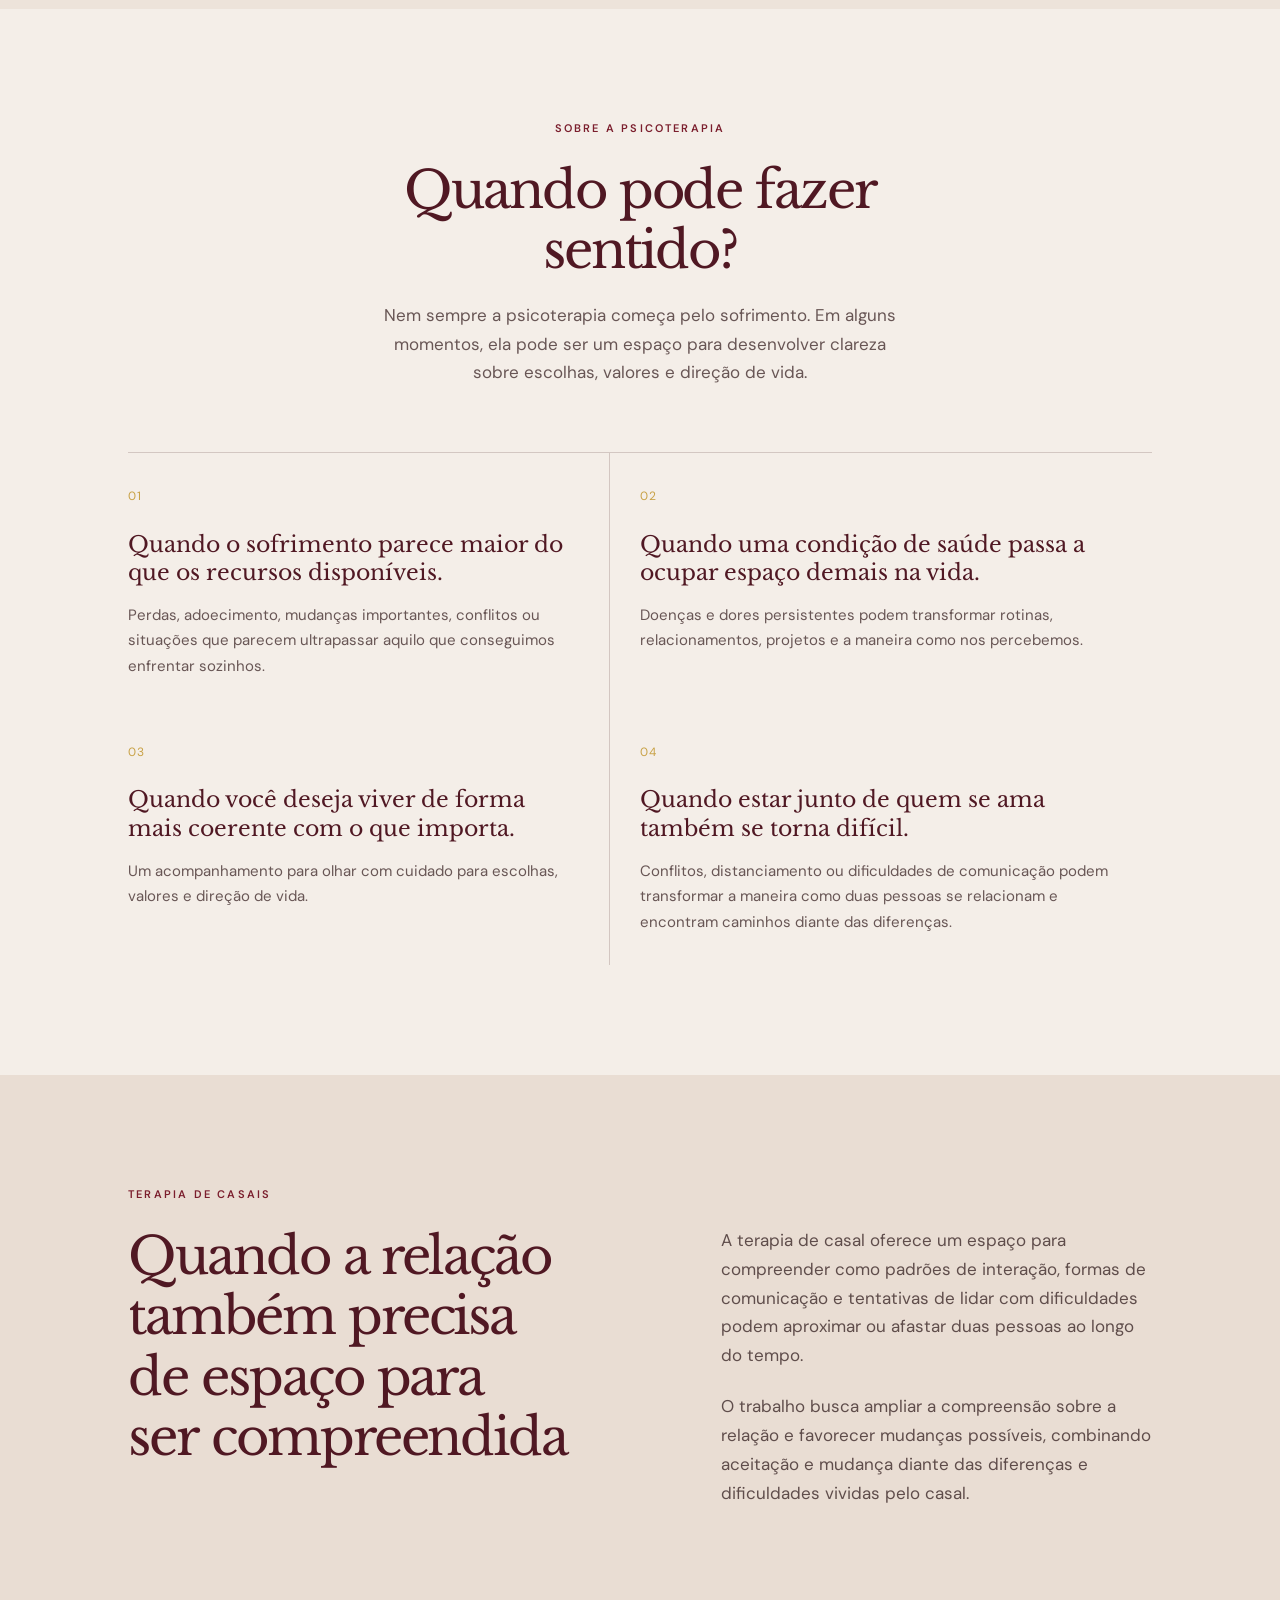
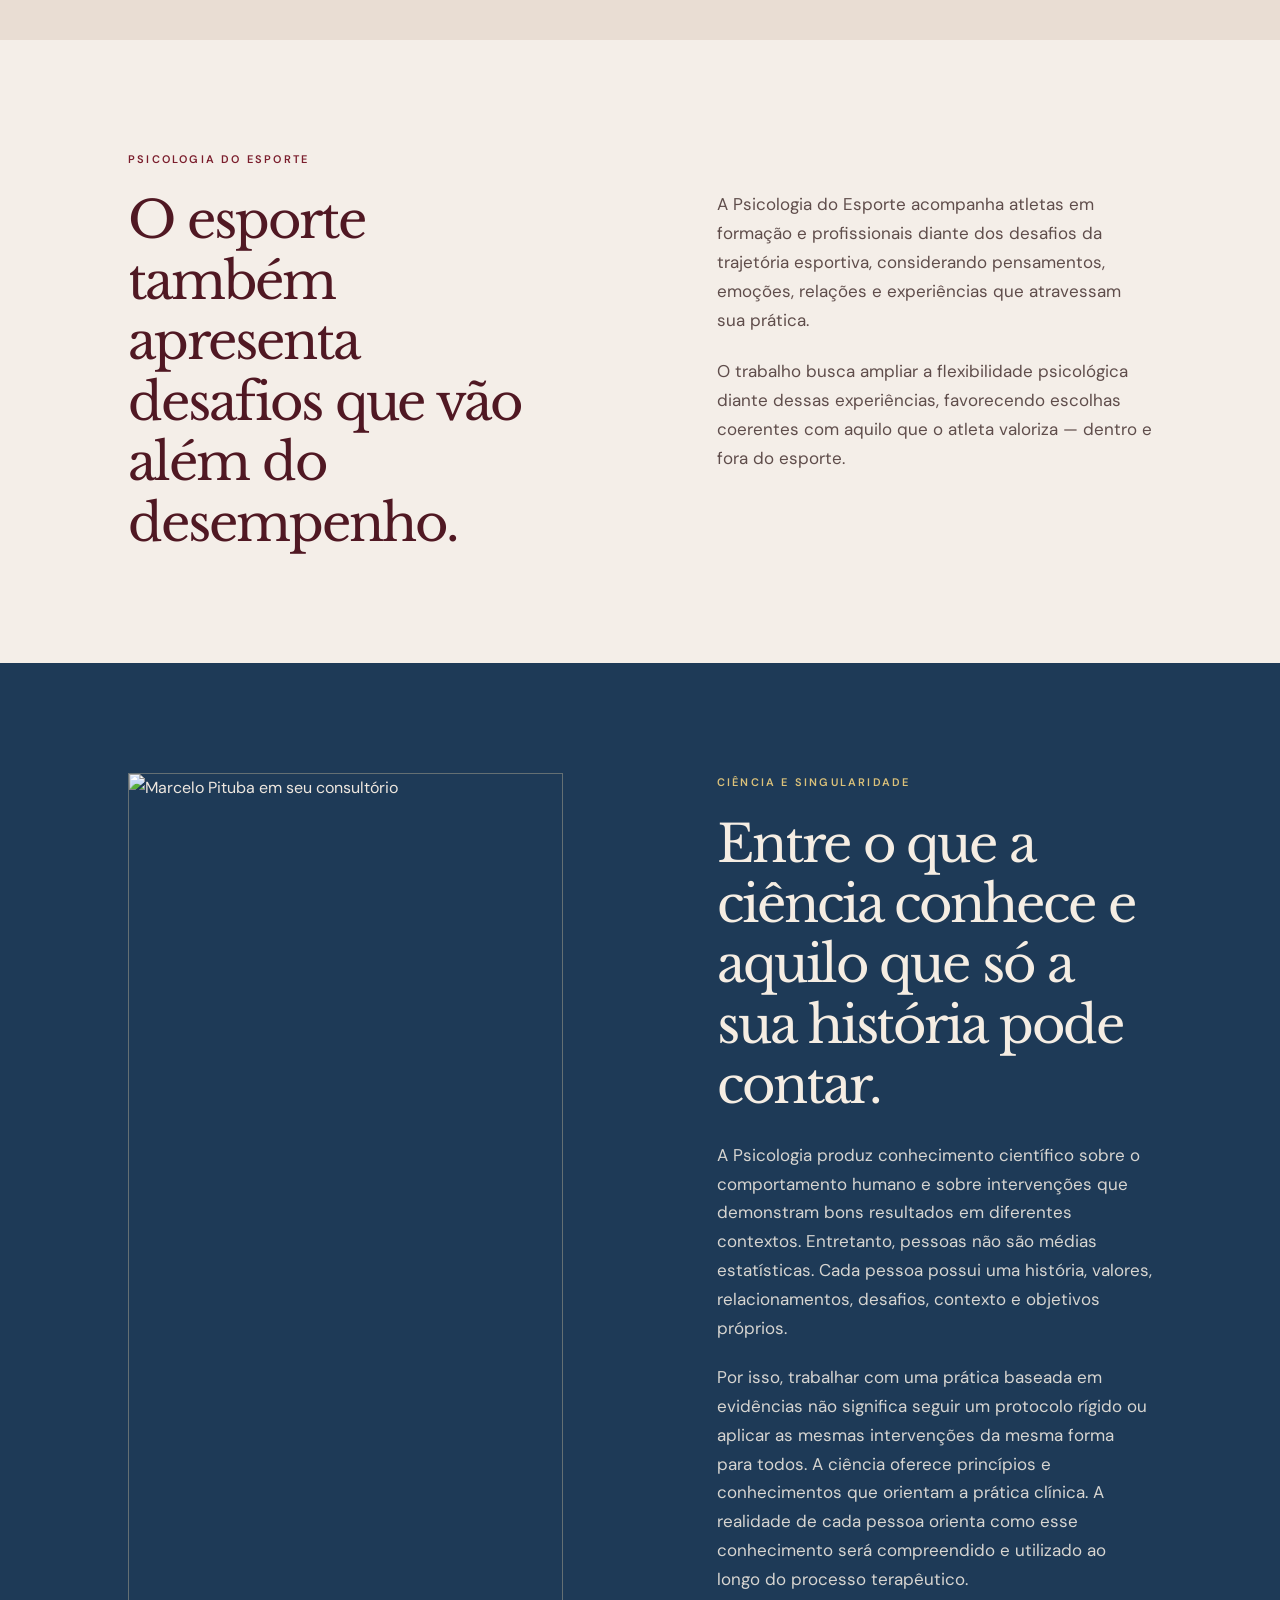
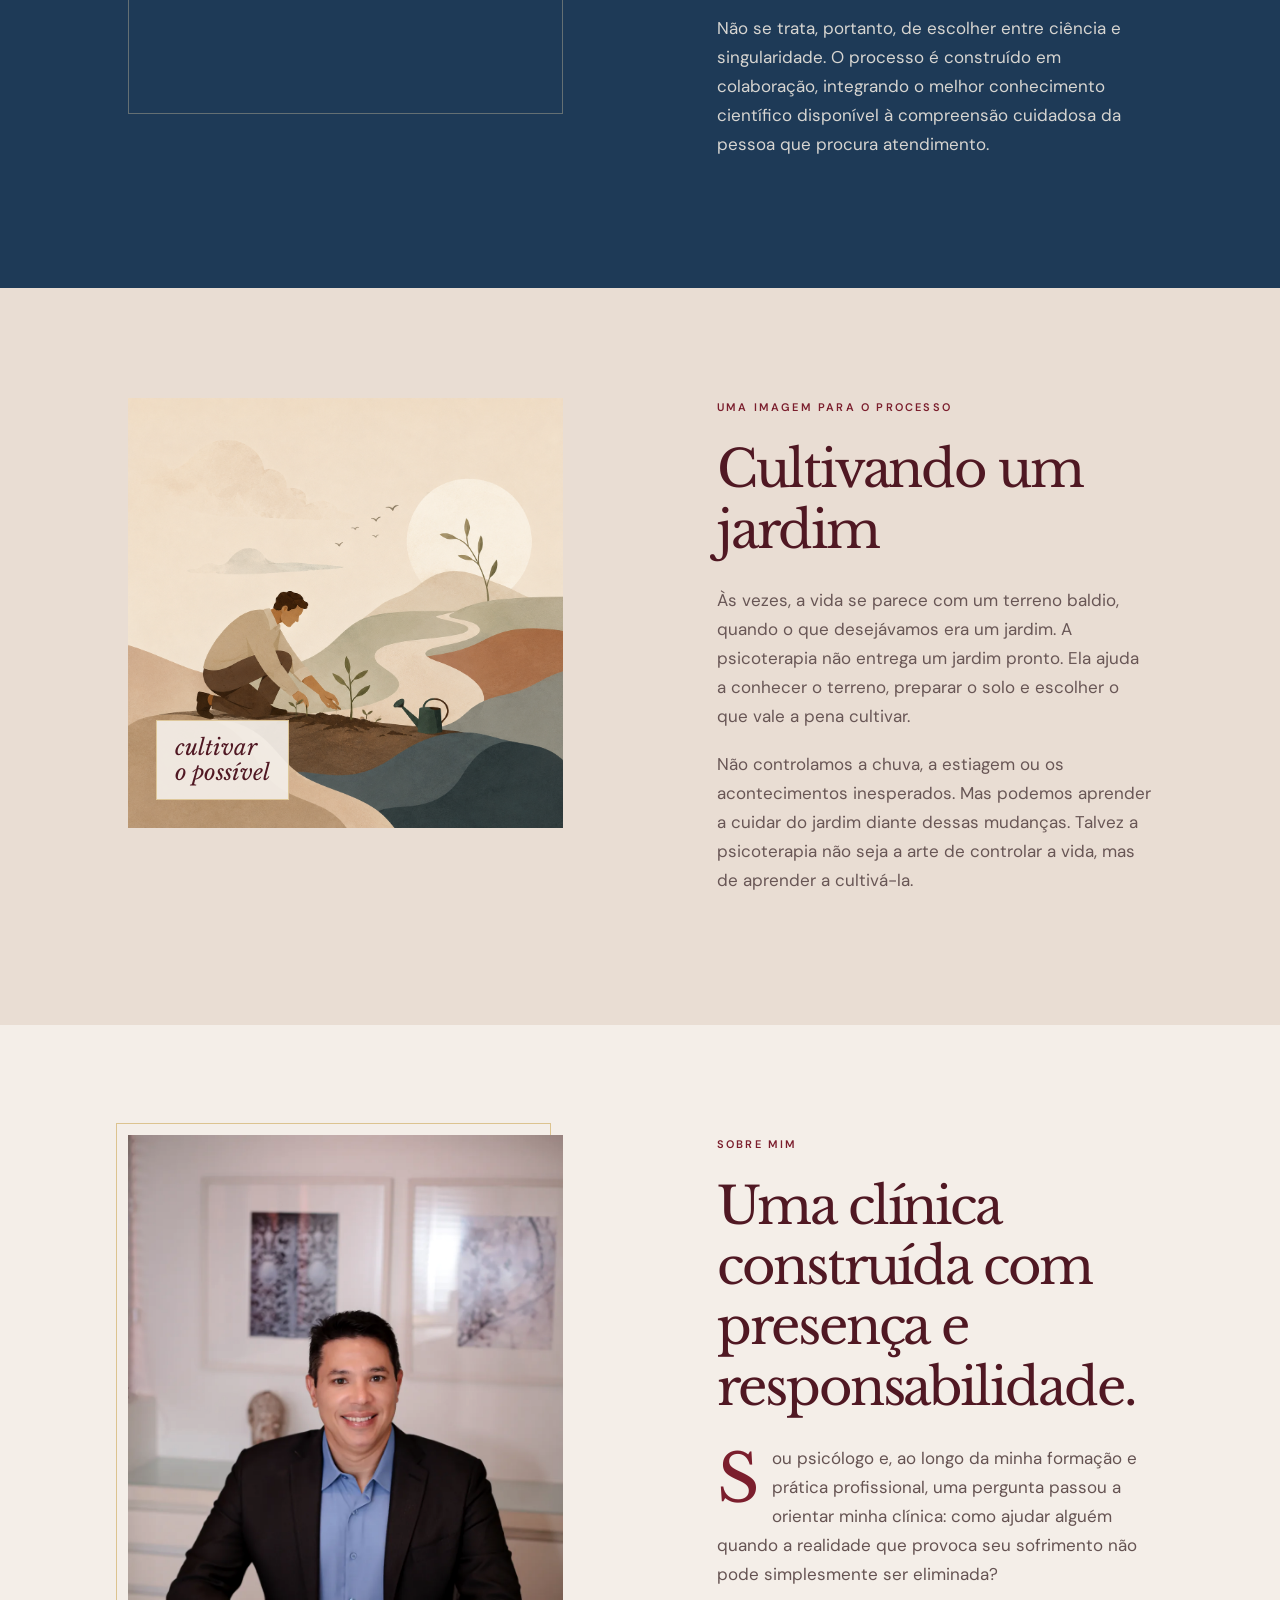
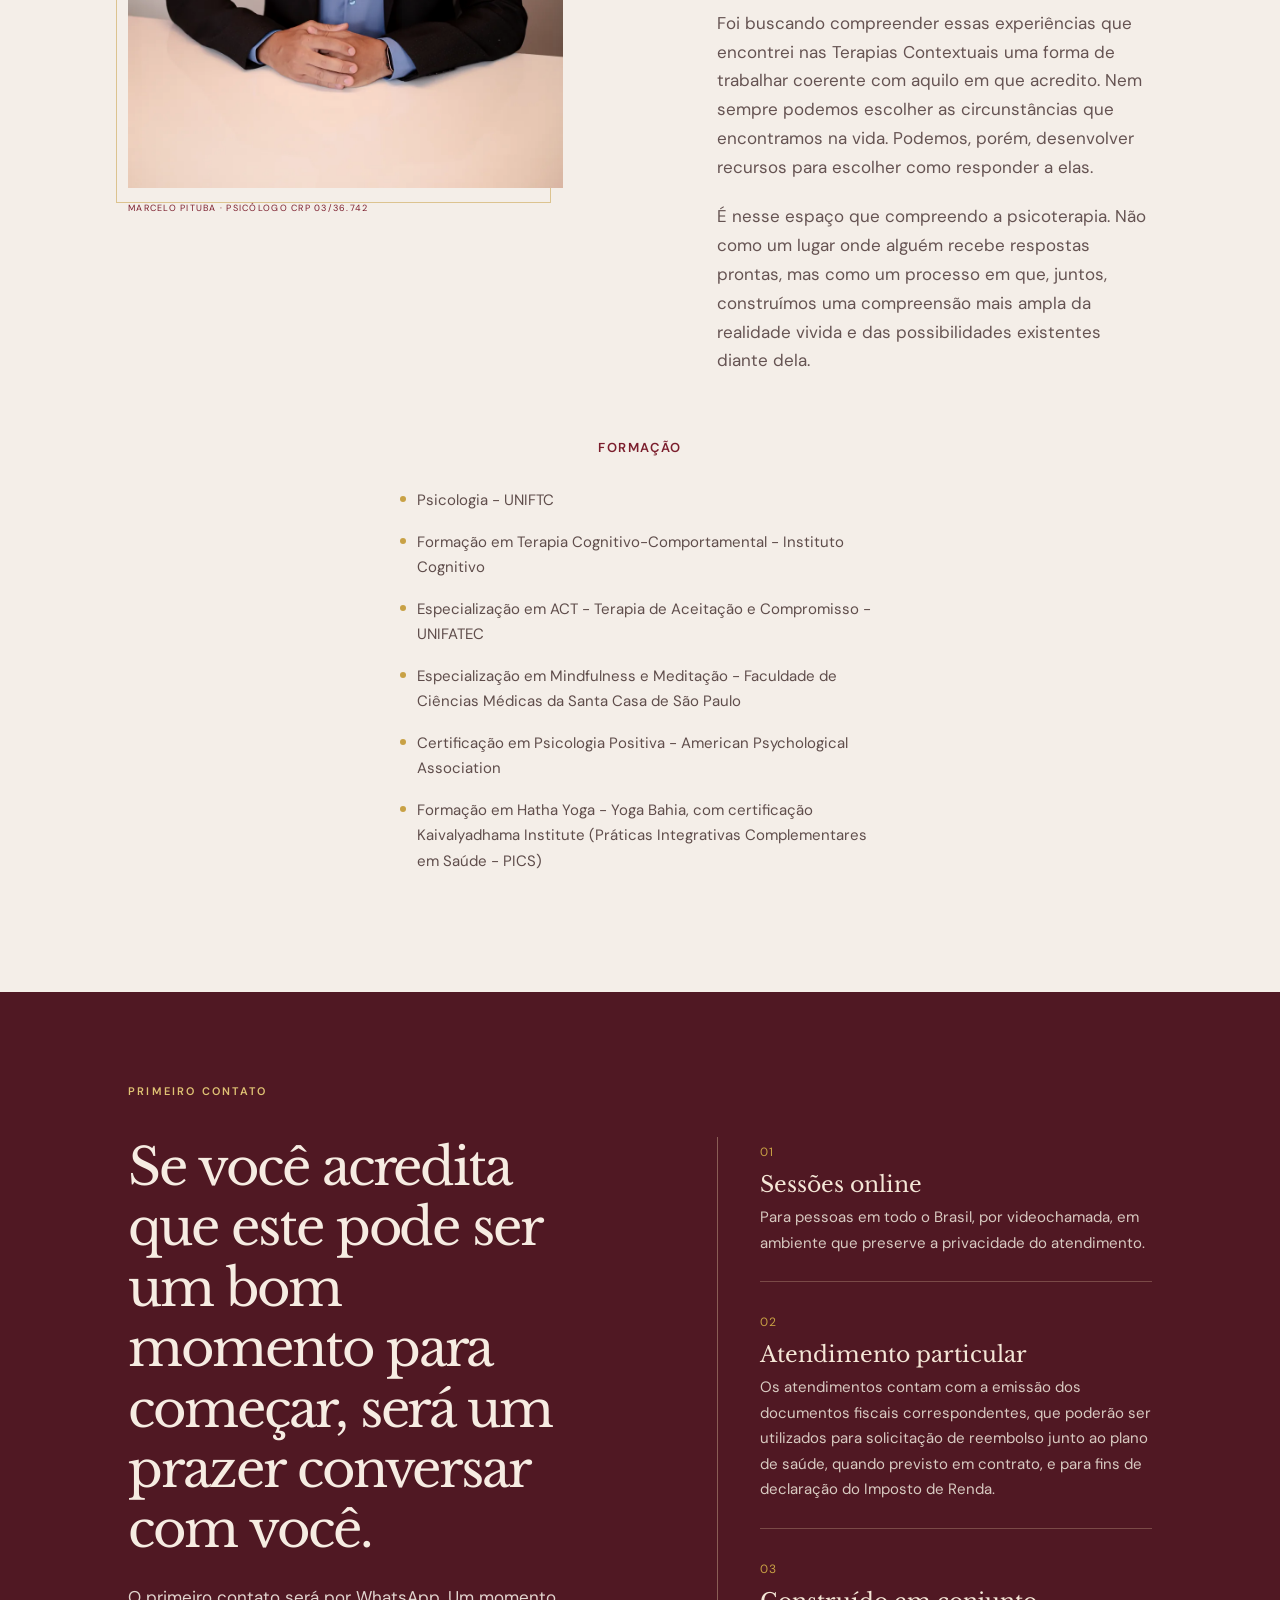
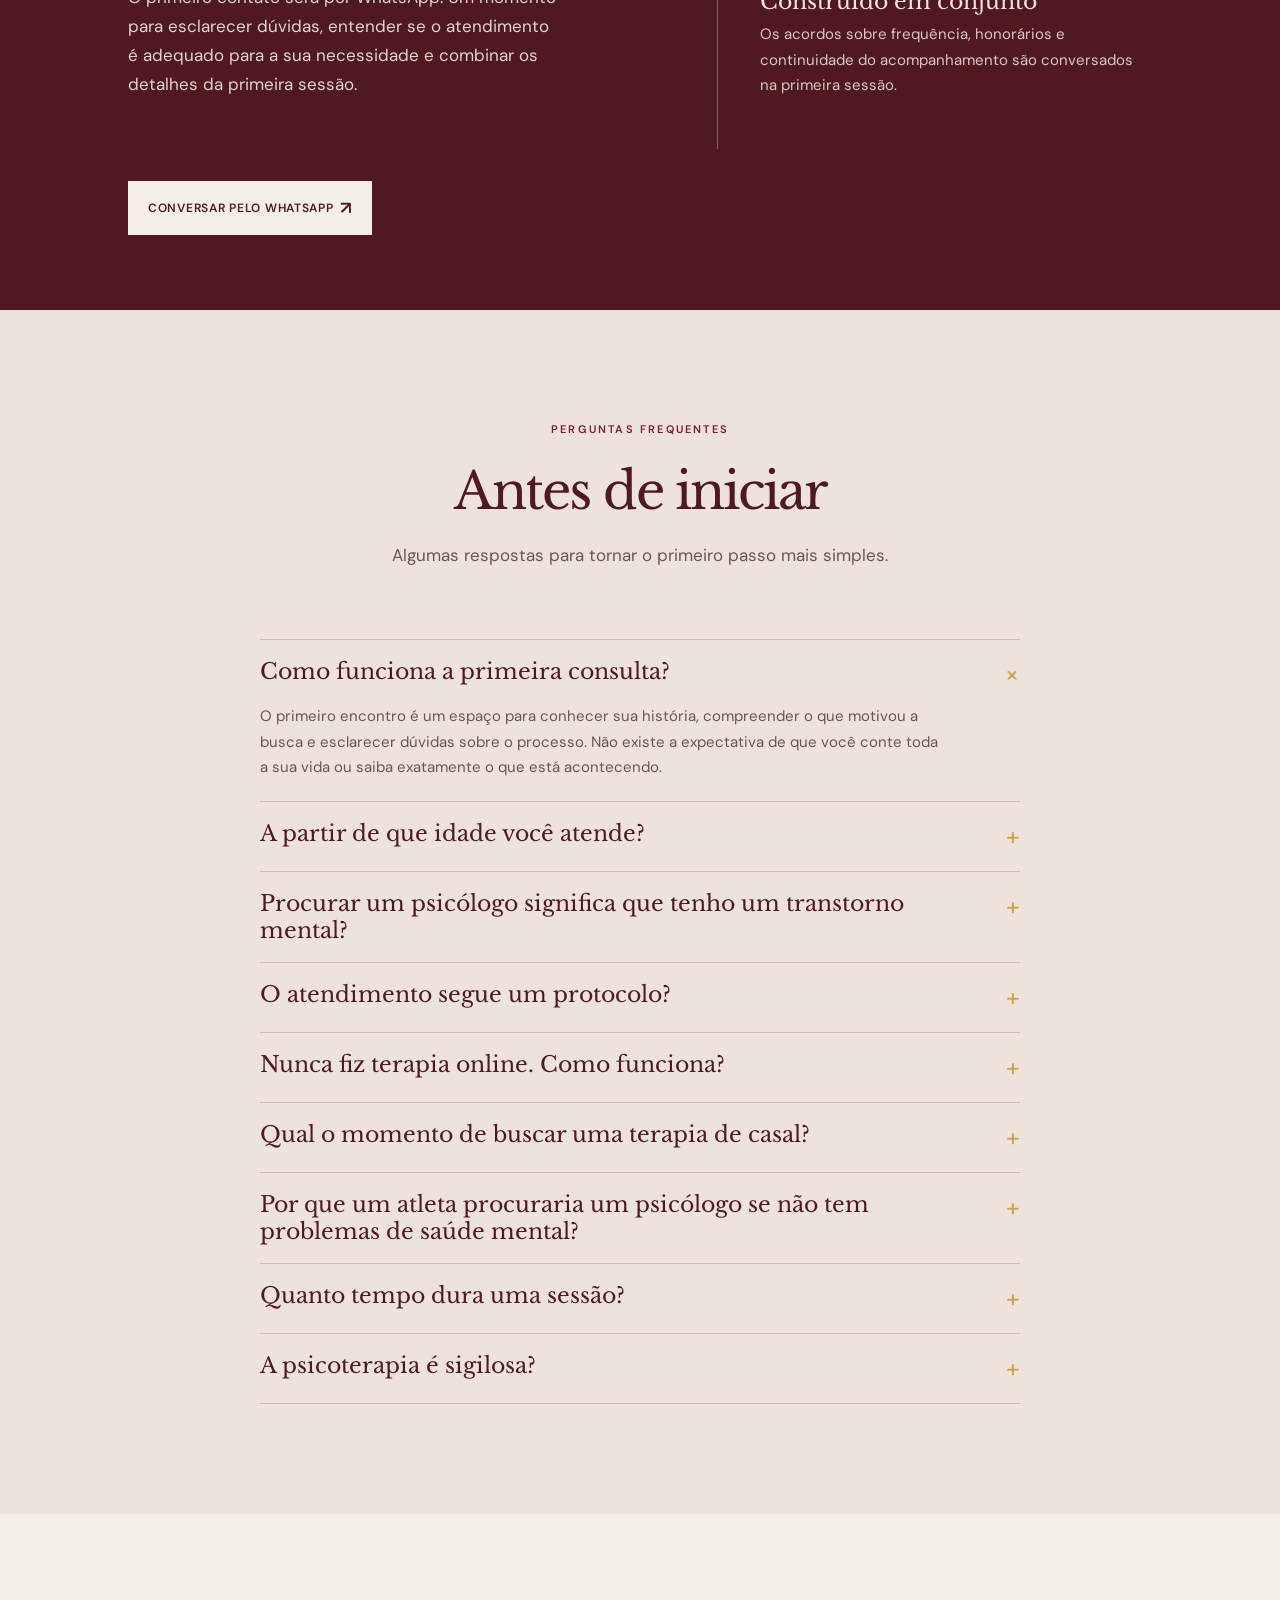
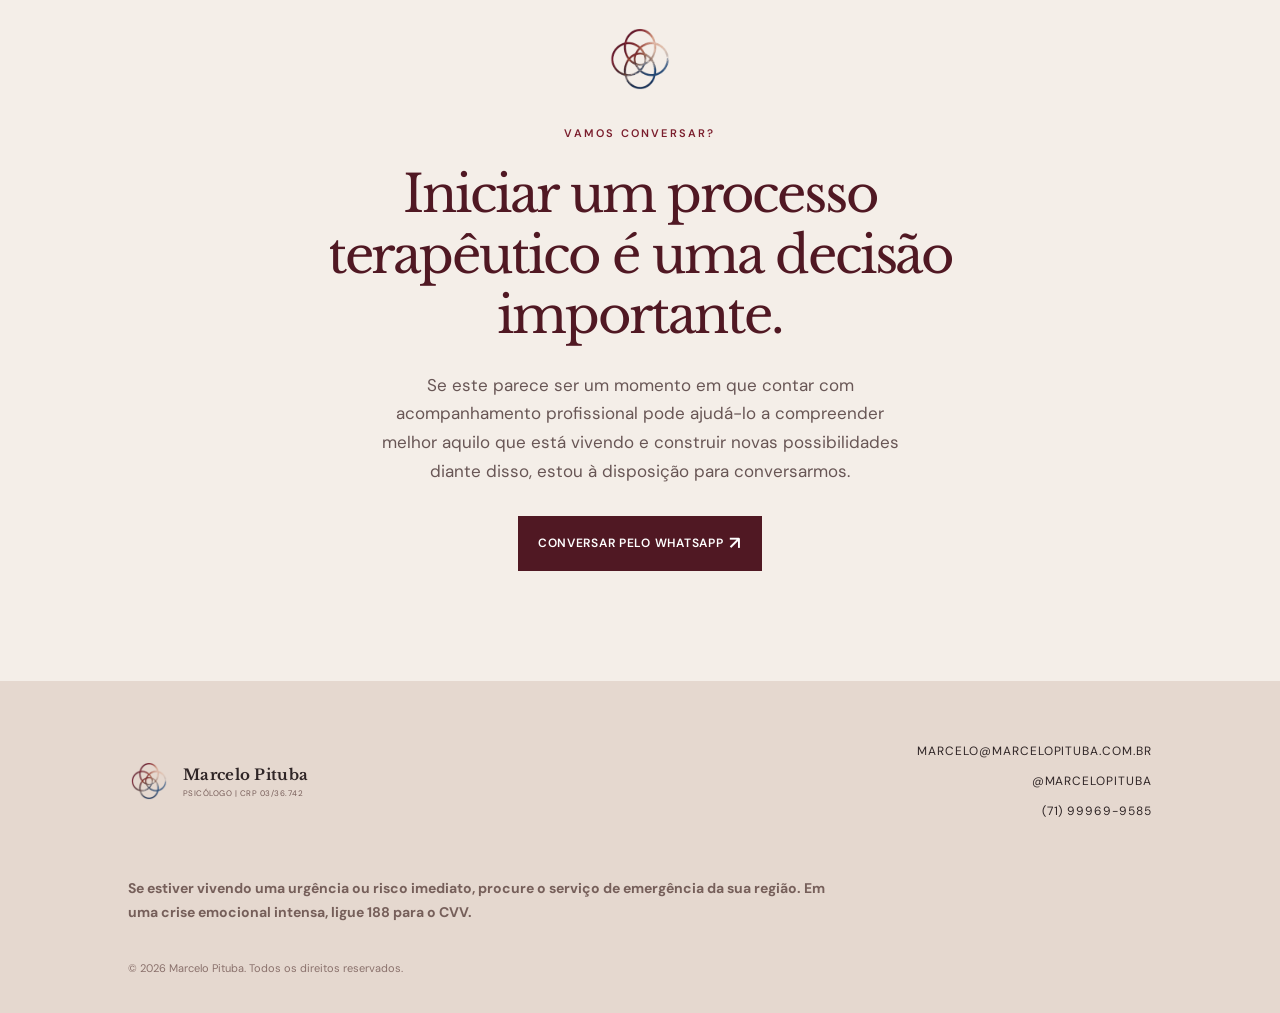
==== commit 8a4cbe97: "Formação: bloco centralizado, fora do grid" ====
--- a/index.html
+++ b/index.html
@@ -114,9 +114,7 @@
     <section class="about section-pad" id="sobre">
       <div class="about-body">
         <figure class="about-portrait"><img src="assets/marcelo-pituba-consultorio.webp" width="1000" height="1500" loading="lazy" alt="Marcelo Pituba em seu consultório"><figcaption>Marcelo Pituba · Psicólogo CRP 03/36.742</figcaption></figure>
-        <div class="about-content"><p class="eyebrow">Sobre mim</p><h2>Uma clínica construída com presença e responsabilidade.</h2><p class="dropcap-first">Sou psicólogo e, ao longo da minha formação e prática profissional, uma pergunta passou a orientar minha clínica: como ajudar alguém quando a realidade que provoca seu sofrimento não pode simplesmente ser eliminada?</p><p>Foi buscando compreender essas experiências que encontrei nas Terapias Contextuais uma forma de trabalhar coerente com aquilo em que acredito. Nem sempre podemos escolher as circunstâncias que encontramos na vida. Podemos, porém, desenvolver recursos para escolher como responder a elas.</p><p>É nesse espaço que compreendo a psicoterapia. Não como um lugar onde alguém recebe respostas prontas, mas como um processo em que, juntos, construímos uma compreensão mais ampla da realidade vivida e das possibilidades existentes diante dela.</p><div class="formation"><h3>Formação</h3><ul><li>Psicologia - UNIFTC</li><li>Formação em Terapia Cognitivo-Comportamental - Instituto Cognitivo</li><li>Especialização em ACT - Terapia de Aceitação e Compromisso - UNIFATEC</li><li>Especialização em Mindfulness e Meditação - Faculdade de Ciências Médicas da Santa Casa de São Paulo</li><li>Certificação em Psicologia Positiva - American Psychological Association</li><li>Formação em Hatha Yoga - Yoga Bahia, com certificação Kaivalyadhama Institute (Práticas Integrativas Complementares em Saúde - PICS)</li></ul></div></div>
-      </div>
-    </section>
+        <div class="about-content"><p class="eyebrow">Sobre mim</p><h2>Uma clínica construída com presença e responsabilidade.</h2><p class="dropcap-first">Sou psicólogo e, ao longo da minha formação e prática profissional, uma pergunta passou a orientar minha clínica: como ajudar alguém quando a realidade que provoca seu sofrimento não pode simplesmente ser eliminada?</p><p>Foi buscando compreender essas experiências que encontrei nas Terapias Contextuais uma forma de trabalhar coerente com aquilo em que acredito. Nem sempre podemos escolher as circunstâncias que encontramos na vida. Podemos, porém, desenvolver recursos para escolher como responder a elas.</p><p>É nesse espaço que compreendo a psicoterapia. Não como um lugar onde alguém recebe respostas prontas, mas como um processo em que, juntos, construímos uma compreensão mais ampla da realidade vivida e das possibilidades existentes diante dela.</p></div></div><div class="formation"><h3>Formação</h3><ul><li>Psicologia - UNIFTC</li><li>Formação em Terapia Cognitivo-Comportamental - Instituto Cognitivo</li><li>Especialização em ACT - Terapia de Aceitação e Compromisso - UNIFATEC</li><li>Especialização em Mindfulness e Meditação - Faculdade de Ciências Médicas da Santa Casa de São Paulo</li><li>Certificação em Psicologia Positiva - American Psychological Association</li><li>Formação em Hatha Yoga - Yoga Bahia, com certificação Kaivalyadhama Institute (Práticas Integrativas Complementares em Saúde - PICS)</li></ul></div></section>
 
     <section class="first-contact section-pad" id="contato">
           <p class="eyebrow">Primeiro contato</p>
--- a/styles.css
+++ b/styles.css
@@ -88,6 +88,9 @@
   text-transform:uppercase;
   color:var(--ink);
   text-decoration:none;
+}
+.desktop-nav a {
+  white-space:nowrap;
 }
 .desktop-nav a:hover,.footer-links a:hover {
   color:var(--wine);
@@ -180,7 +183,7 @@
   gap:12vw;
   align-items:start;
 }
-.intro h2,.moments h2,.approach h2,.garden h2,.about h2,.contact-panel h2,.faq h2,.final-cta h2,.sport h2 {
+.intro h2,.moments h2,.couples h2,.approach h2,.garden h2,.about h2,.contact-panel h2,.faq h2,.final-cta h2,.sport h2 {
   font:400 clamp(30px,4vw,55px)/1.18 var(--serif);
   letter-spacing:-.04em;
   color:var(--wine-dark);
@@ -266,9 +269,8 @@
   font-size:17px;
 }
 .approach-portrait {
-  height:100%;
+  height:calc(100% - 64px);
   min-height:400px;
-  max-height:520px;
   align-self:start;
   margin:0;
   overflow:hidden;
@@ -392,22 +394,24 @@
   font-family:var(--serif);
 }
 .formation {
-  border-top:1px solid var(--line);
-  margin-top:42px;
-  padding-top:28px;
+  border-top:0;
+  margin-top:44px;
+  padding-top:0;
+  text-align:center;
 }
 .formation h3 {
-  font:400 22px var(--serif);
-  color:var(--wine-dark);
-  margin:0 0 16px;
+  font:600 13px var(--sans);
+  letter-spacing:.12em;
+  text-transform:uppercase;
+  color:var(--wine);
+  margin:0 0 24px;
 }
 .formation ul {
-  display:grid;
-  grid-template-columns:1fr 1fr;
-  gap:0 36px;
+  list-style:none;
   padding:0;
-  margin:0;
-  list-style:none;
+  margin:0 auto;
+  max-width:480px;
+  text-align:left;
 }
 .formation li {
   font-size:15px;
@@ -739,11 +743,8 @@
   }
   .about-portrait figcaption {
     font-size:8px;
-  }
-  .formation ul {
-    grid-template-columns:1fr;
-  }
-  .first-contact-grid {
+      }
+      .first-contact-grid {
       gap:40px;
     }
   .contact-notes {
@@ -777,12 +778,43 @@
   }
 }
 @media (max-width:1100px) and (min-width:801px) {
-  .desktop-nav {
-    gap:15px;
-  }
-  .desktop-nav a {
-    font-size:10px;
-    letter-spacing:.055em;
+  .site-header {
+    height:76px;
+    padding:0 5vw;
+  }
+  .desktop-nav,.header-contact {
+    display:none;
+  }
+  .menu-toggle {
+    display:block;
+    background:none;
+    border:0;
+    color:var(--wine);
+    font-size:22px;
+    cursor:pointer;
+  }
+  .mobile-nav {
+    display:flex;
+    position:fixed;
+    top:76px;
+    left:0;
+    right:0;
+    z-index:19;
+    background:var(--paper);
+    padding:18px 7vw;
+    flex-direction:column;
+    gap:13px;
+    transform:translateY(-150%);
+    transition:transform .3s ease;
+    border-bottom:1px solid var(--line);
+  }
+  .mobile-nav.open {
+    transform:none;
+  }
+  .mobile-nav a {
+    color:var(--wine-dark);
+    text-decoration:none;
+    font:16px var(--serif);
   }
 }
 .brand-mark {
@@ -1076,7 +1108,7 @@
   .section-pad {
     padding:70px 10vw;
   }
-  .intro h2,.moments h2,.approach h2,.garden h2,.about h2,.contact-panel h2,.faq h2,.final-cta h2,.sport h2 {
+  .intro h2,.moments h2,.couples h2,.approach h2,.garden h2,.about h2,.contact-panel h2,.faq h2,.final-cta h2,.sport h2 {
     font-size:clamp(26px,3.4vw,44px);
   }
   .moments-heading {
@@ -1086,7 +1118,8 @@
     padding:22px 26px 12px 0;
   }
   .approach-portrait {
-    height:330px;
+    height:calc(100% - 56px);
+    min-height:520px;
   }
   .garden-art {
     height:350px;
@@ -1114,7 +1147,8 @@
     margin-bottom:28px;
   }
   .approach-portrait {
-    height:270px;
+    height:calc(100% - 48px);
+    min-height:460px;
   }
   .garden-art {
     height:290px;
@@ -1174,8 +1208,6 @@
   background:#e9ddd3;
 }
 .couples h2 {
-  font:400 clamp(30px,4vw,55px)/1.18 var(--serif);
-  letter-spacing:-.04em;
   color:var(--wine-dark);
   margin:0;
 }
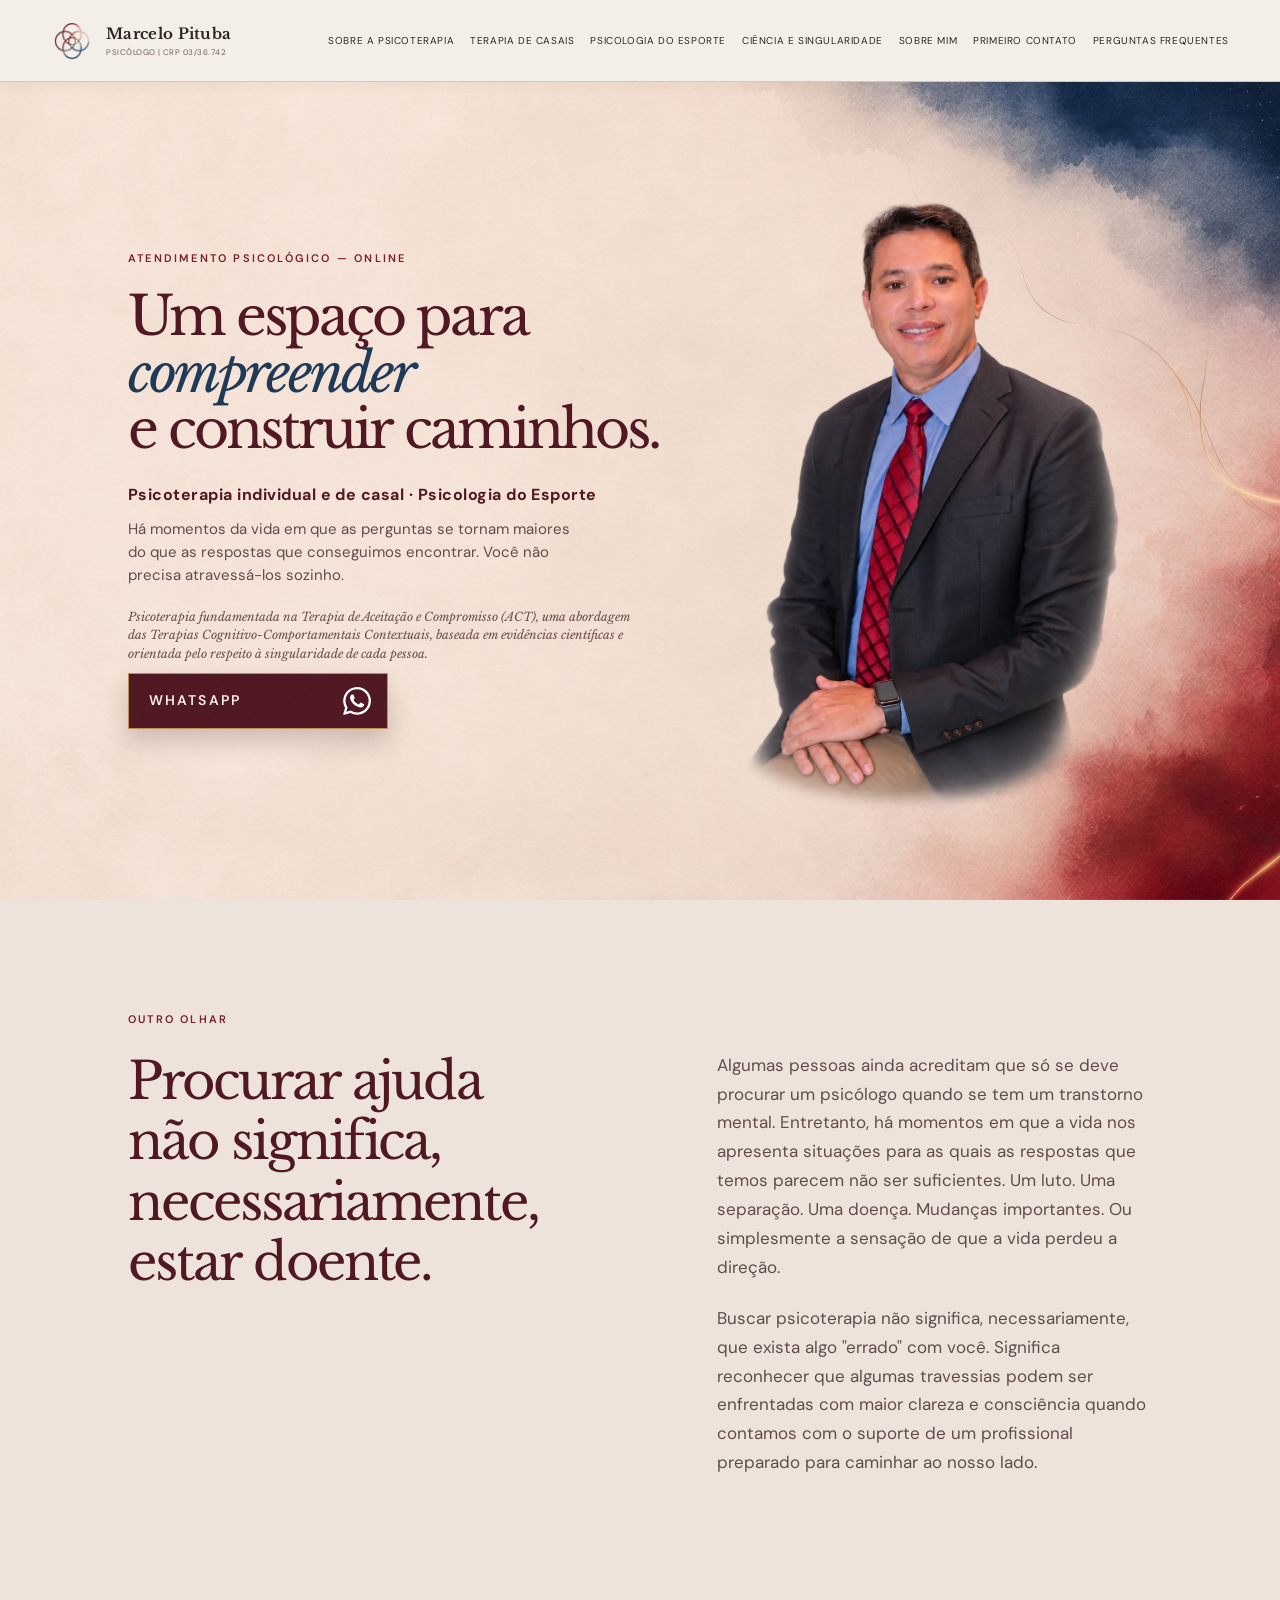
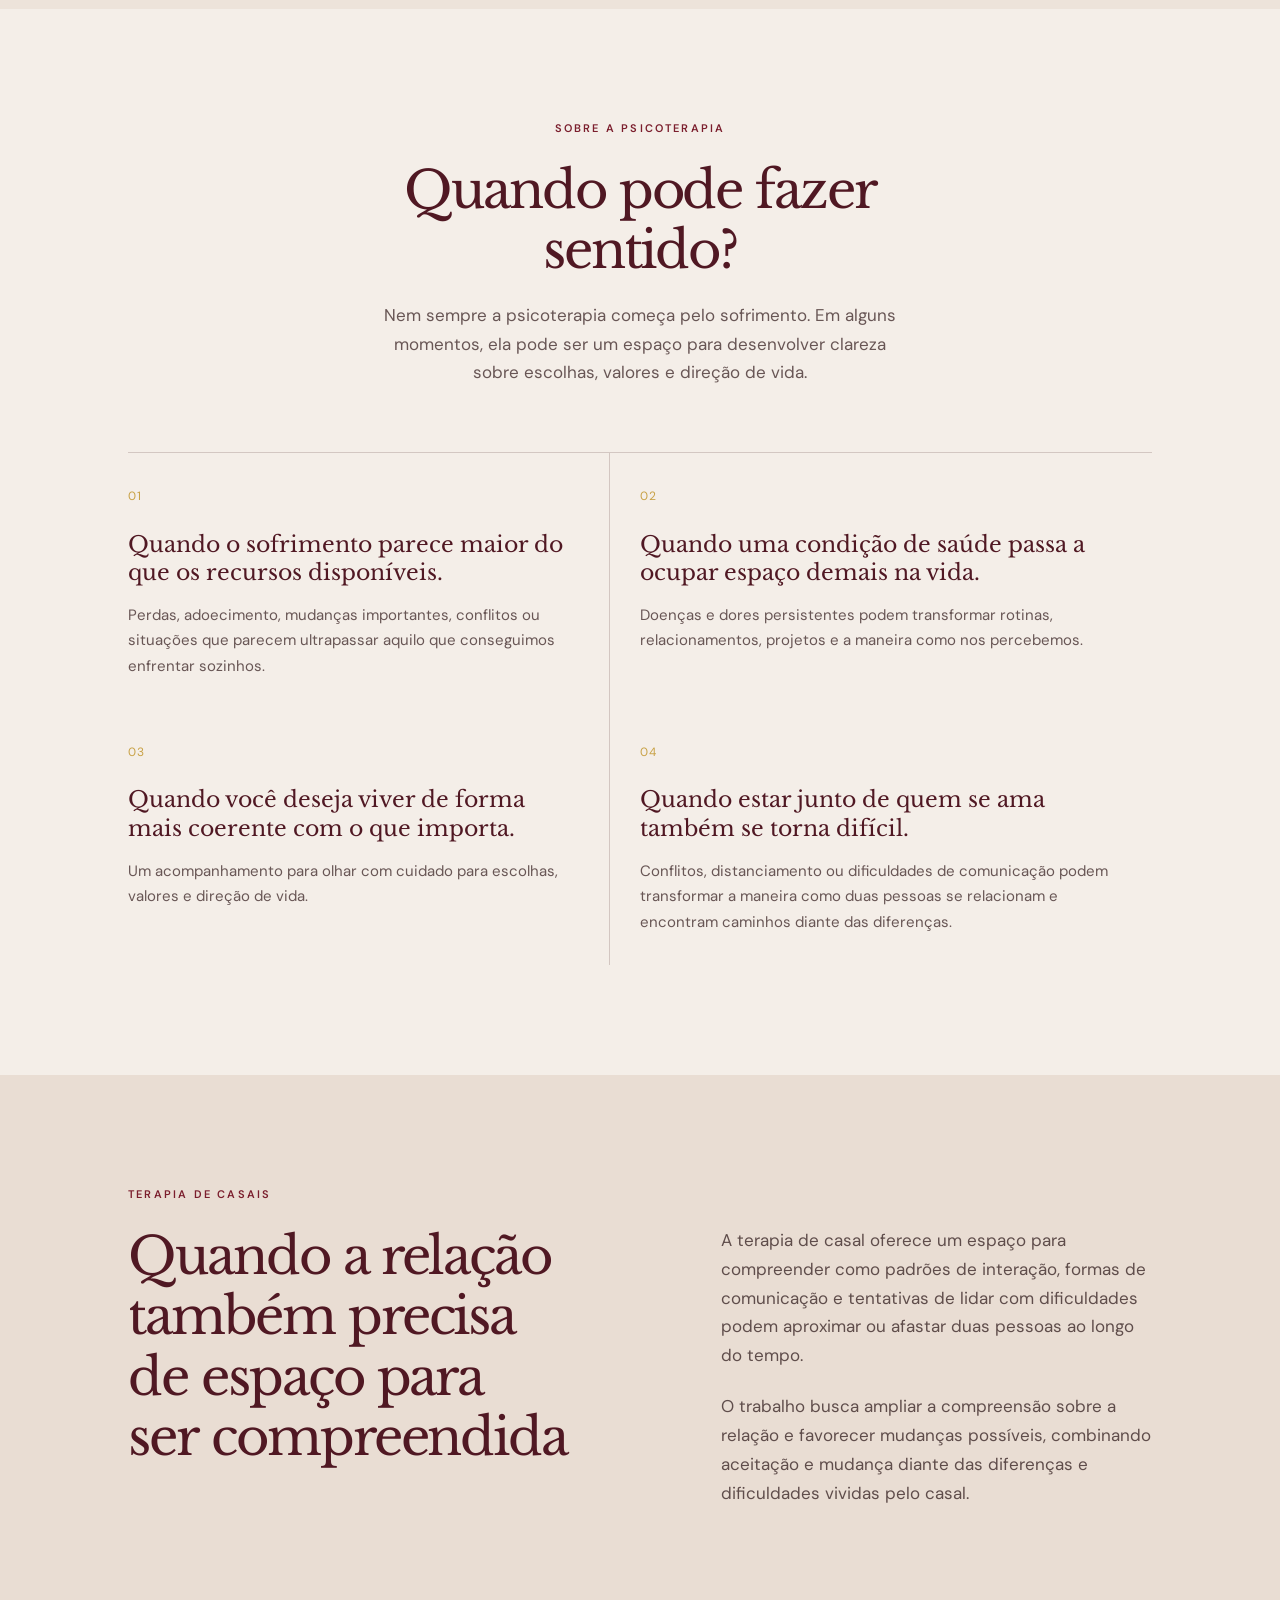
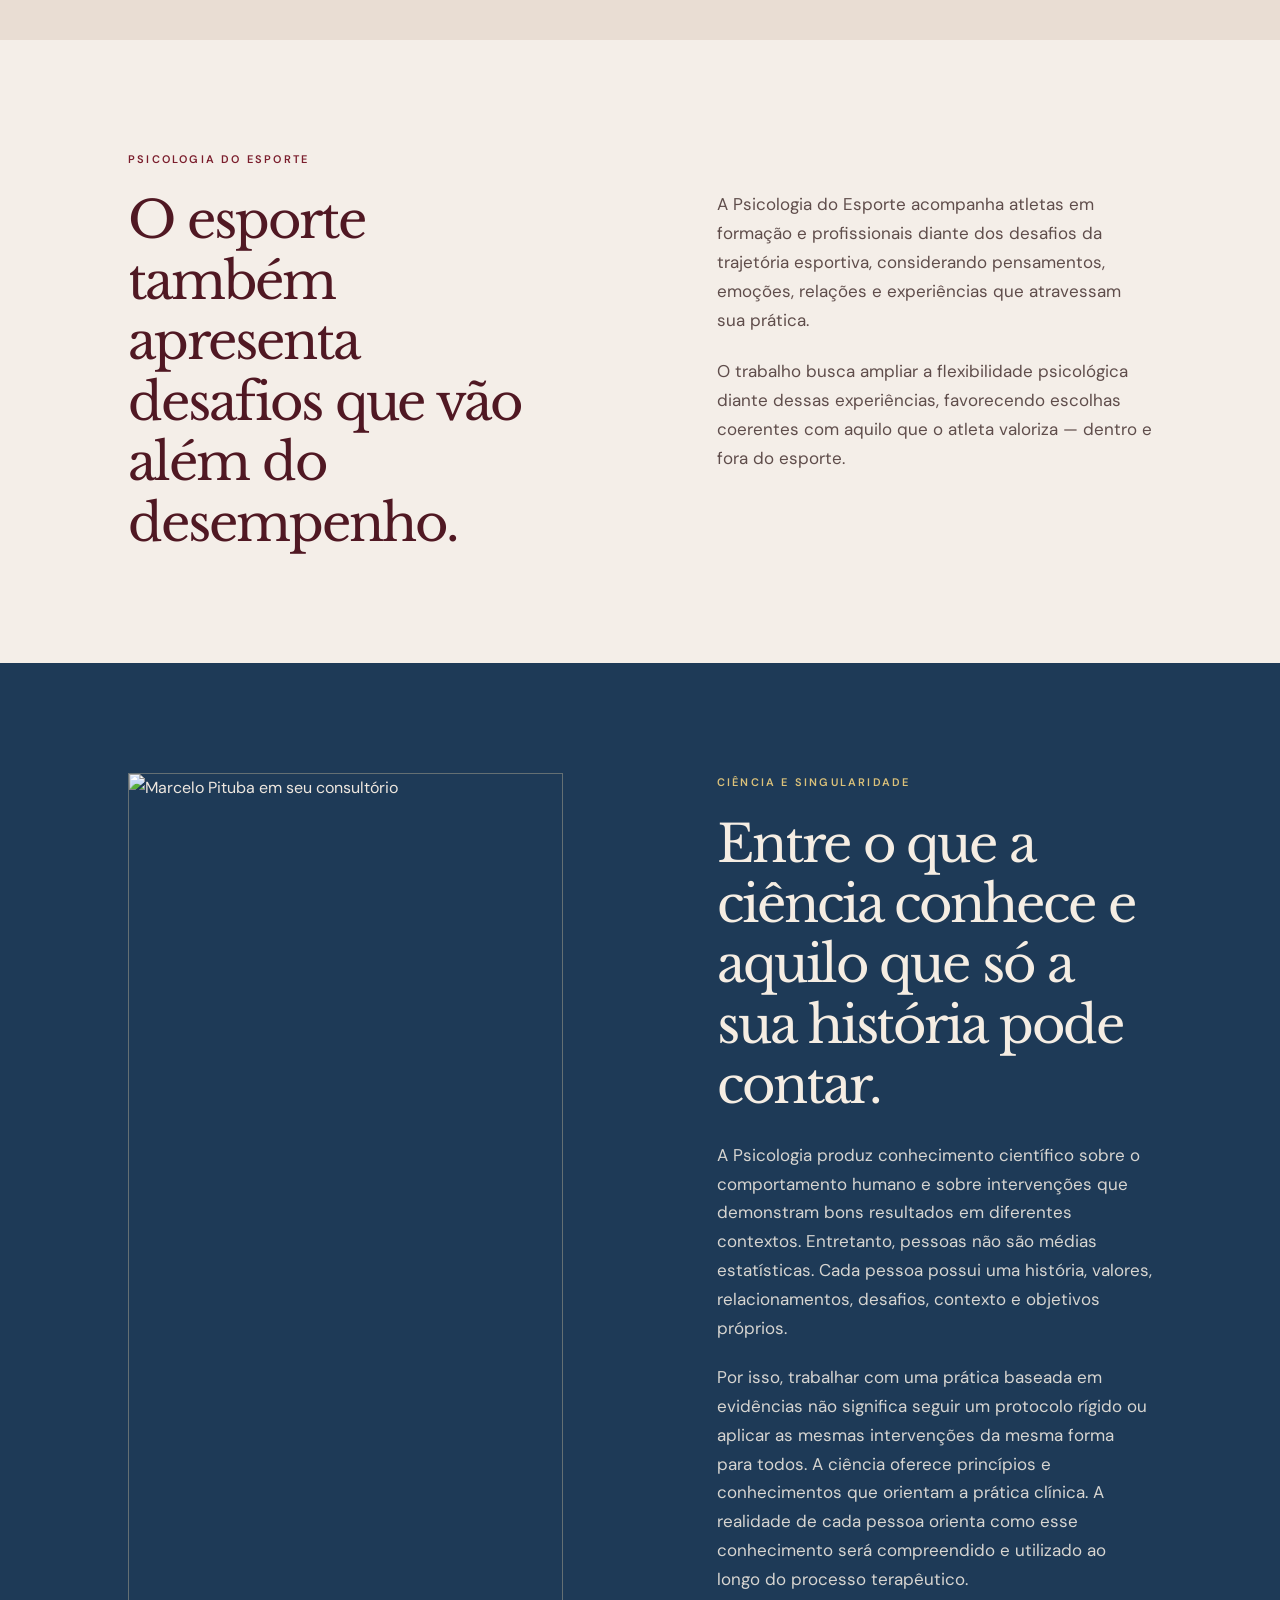
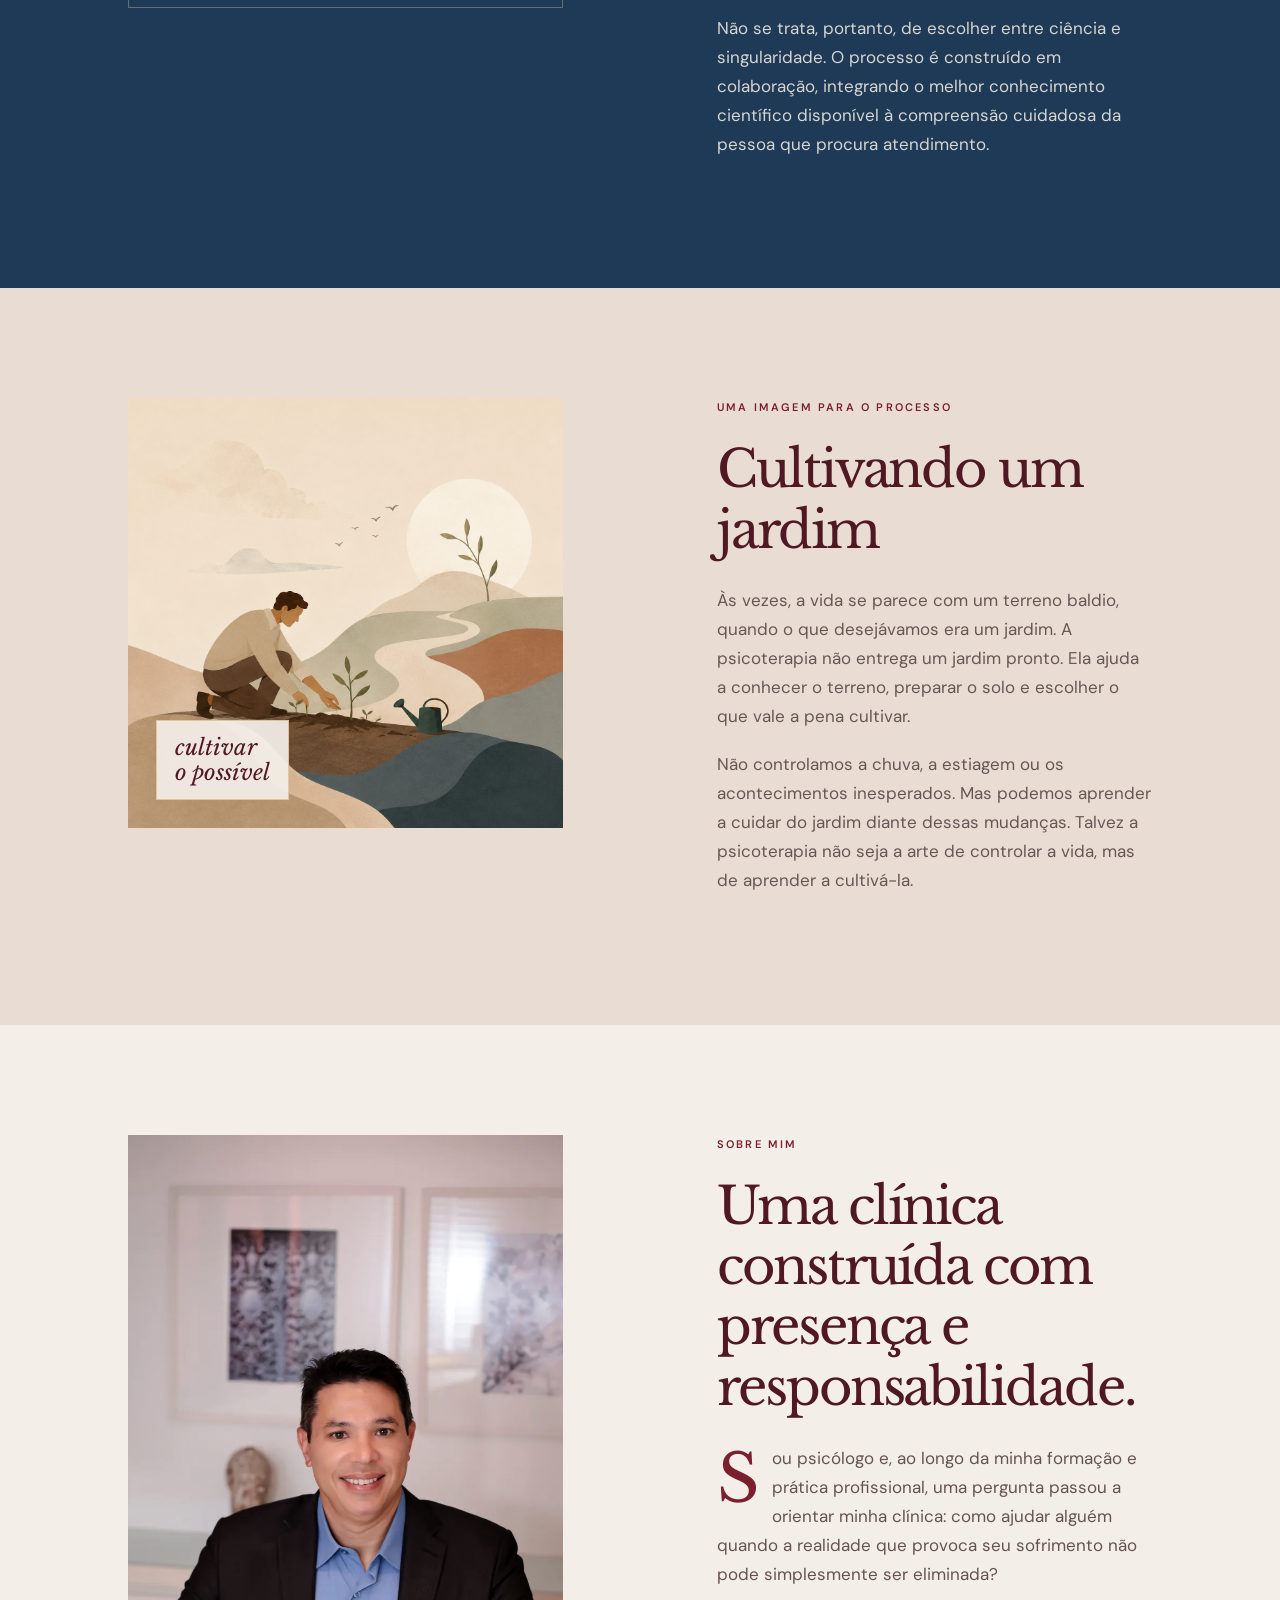
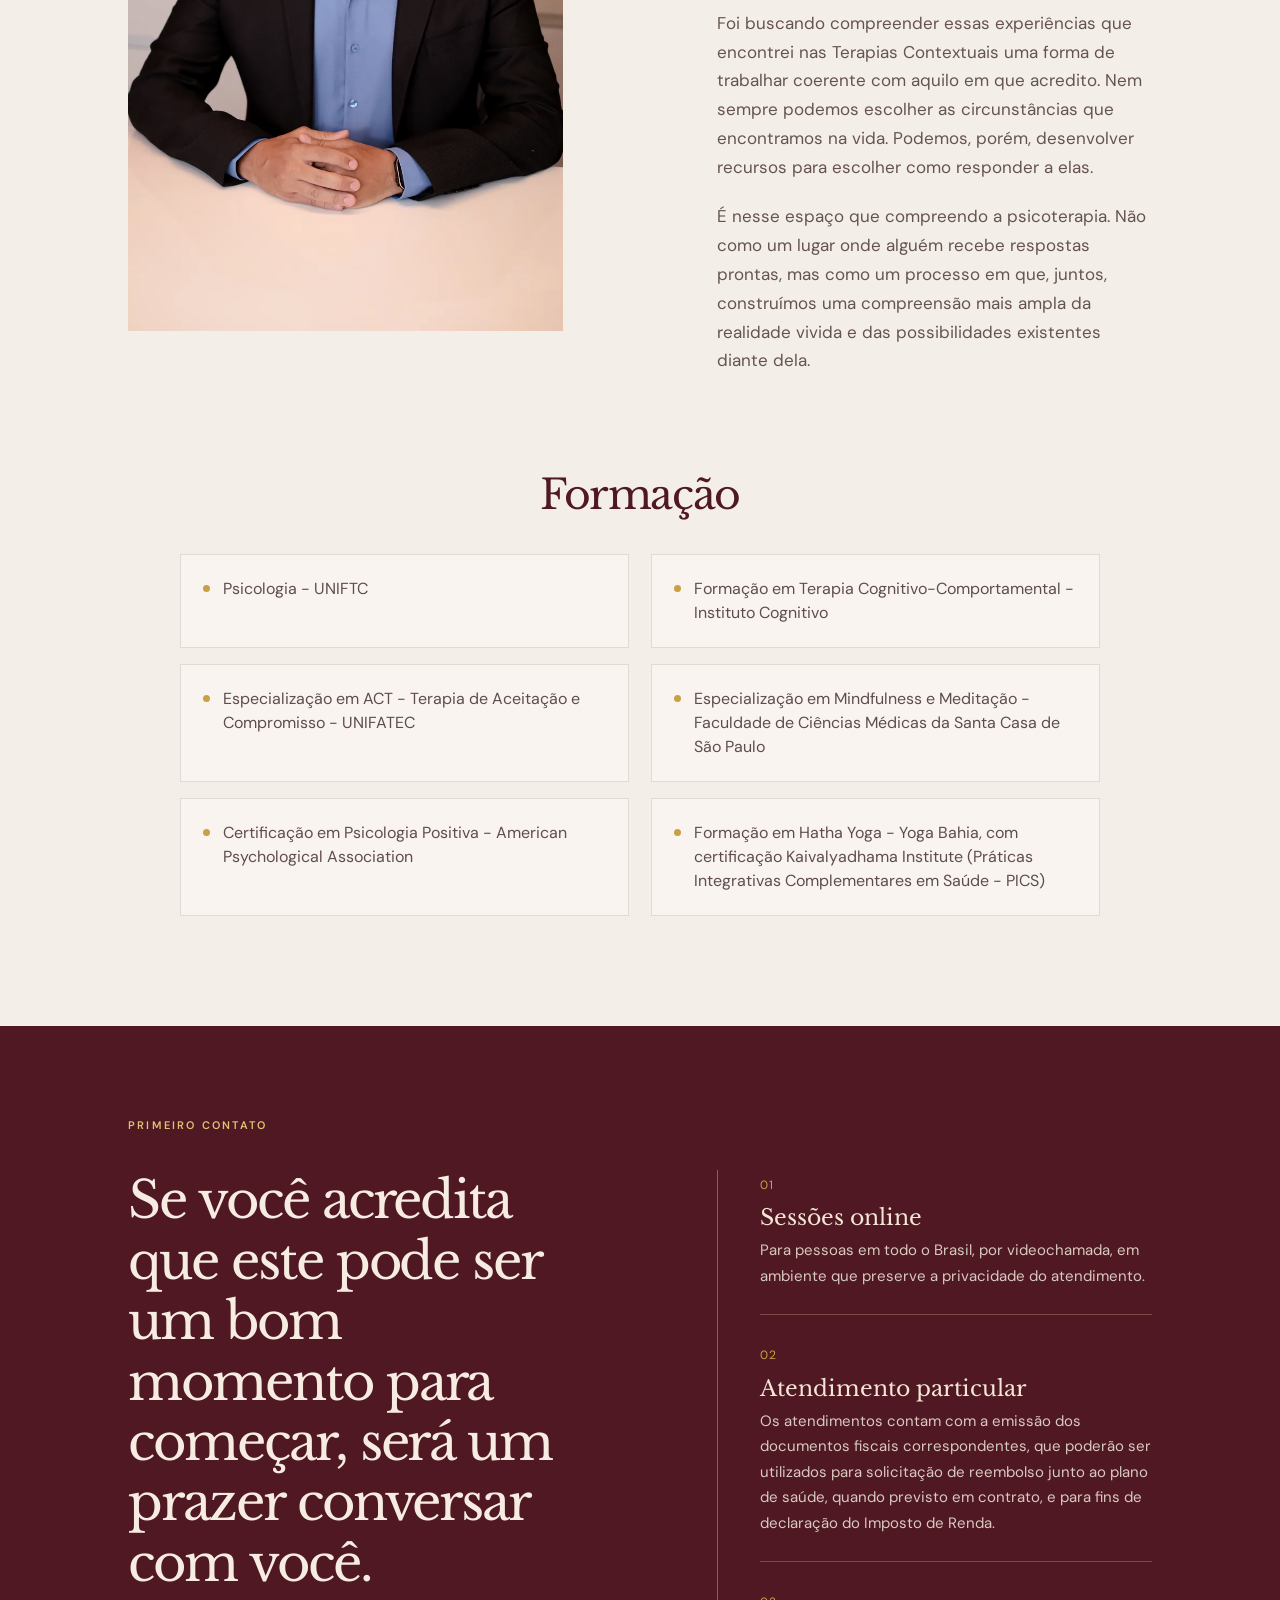
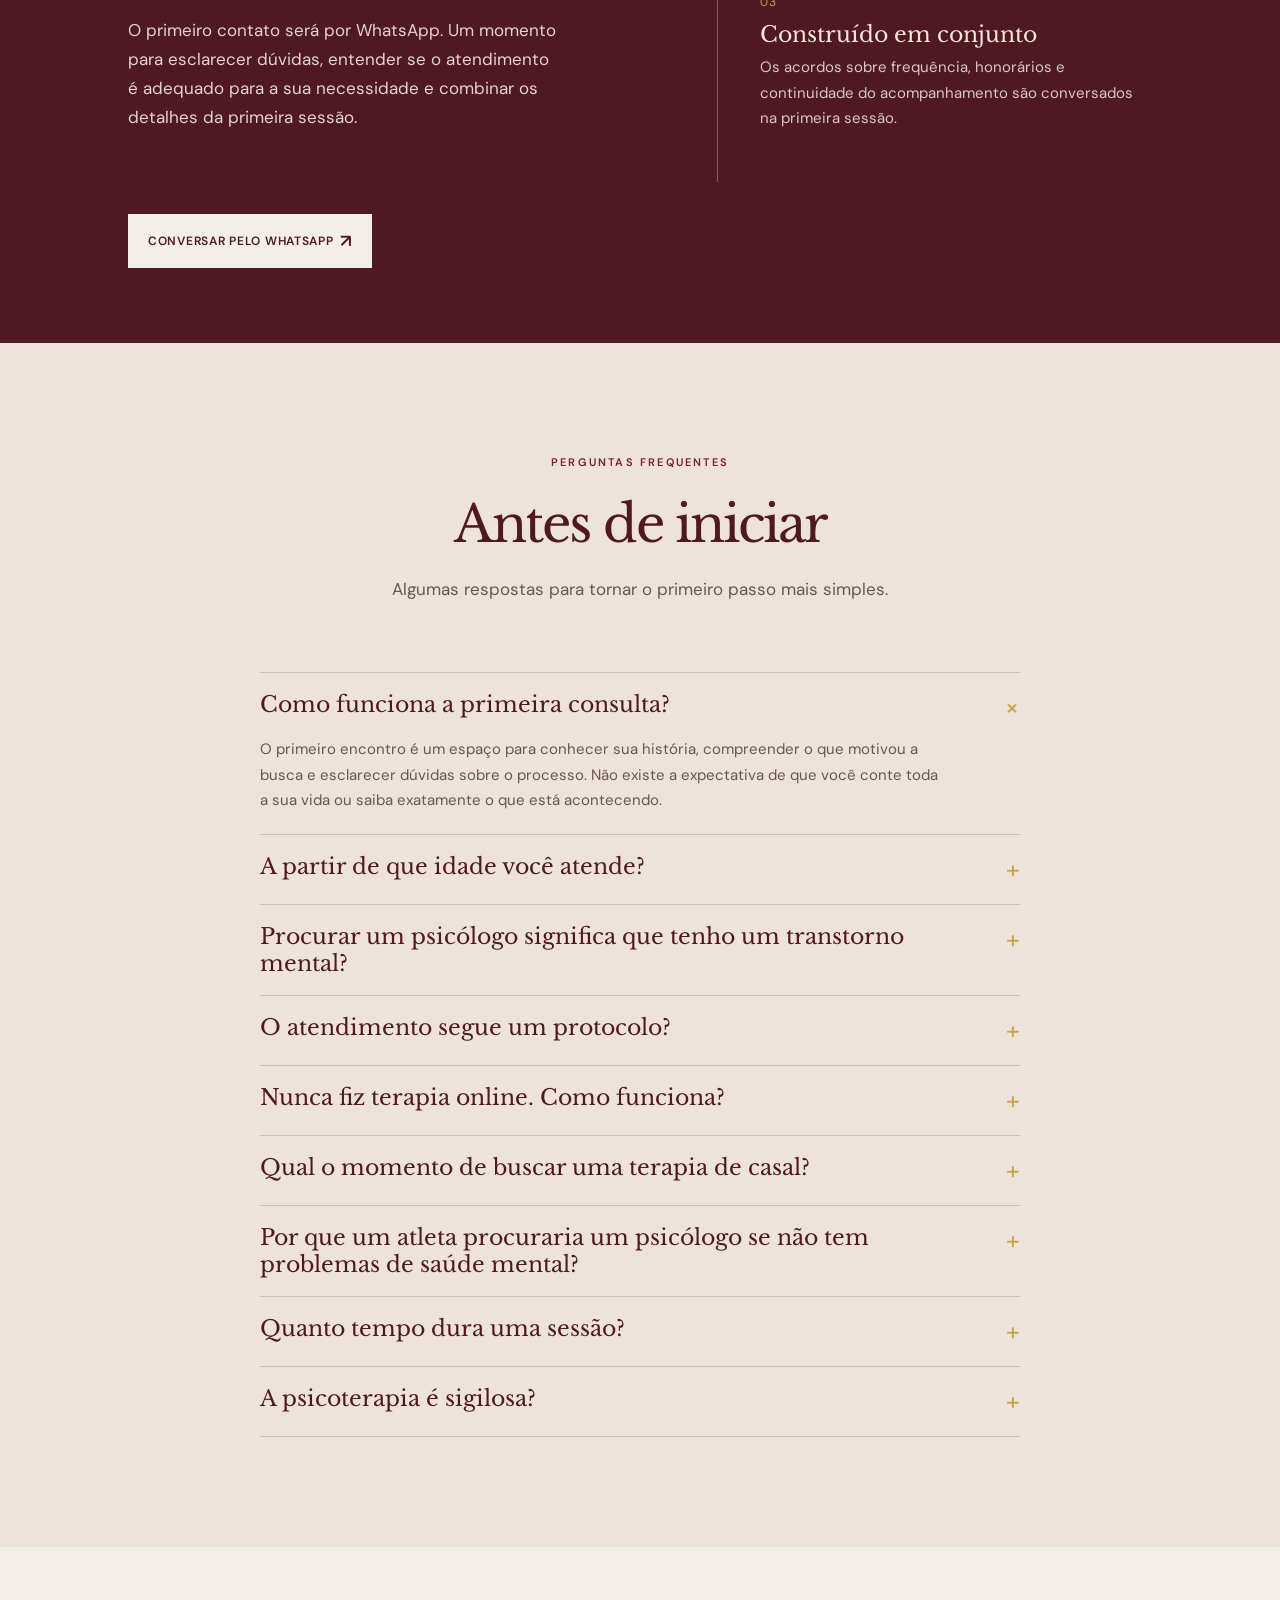
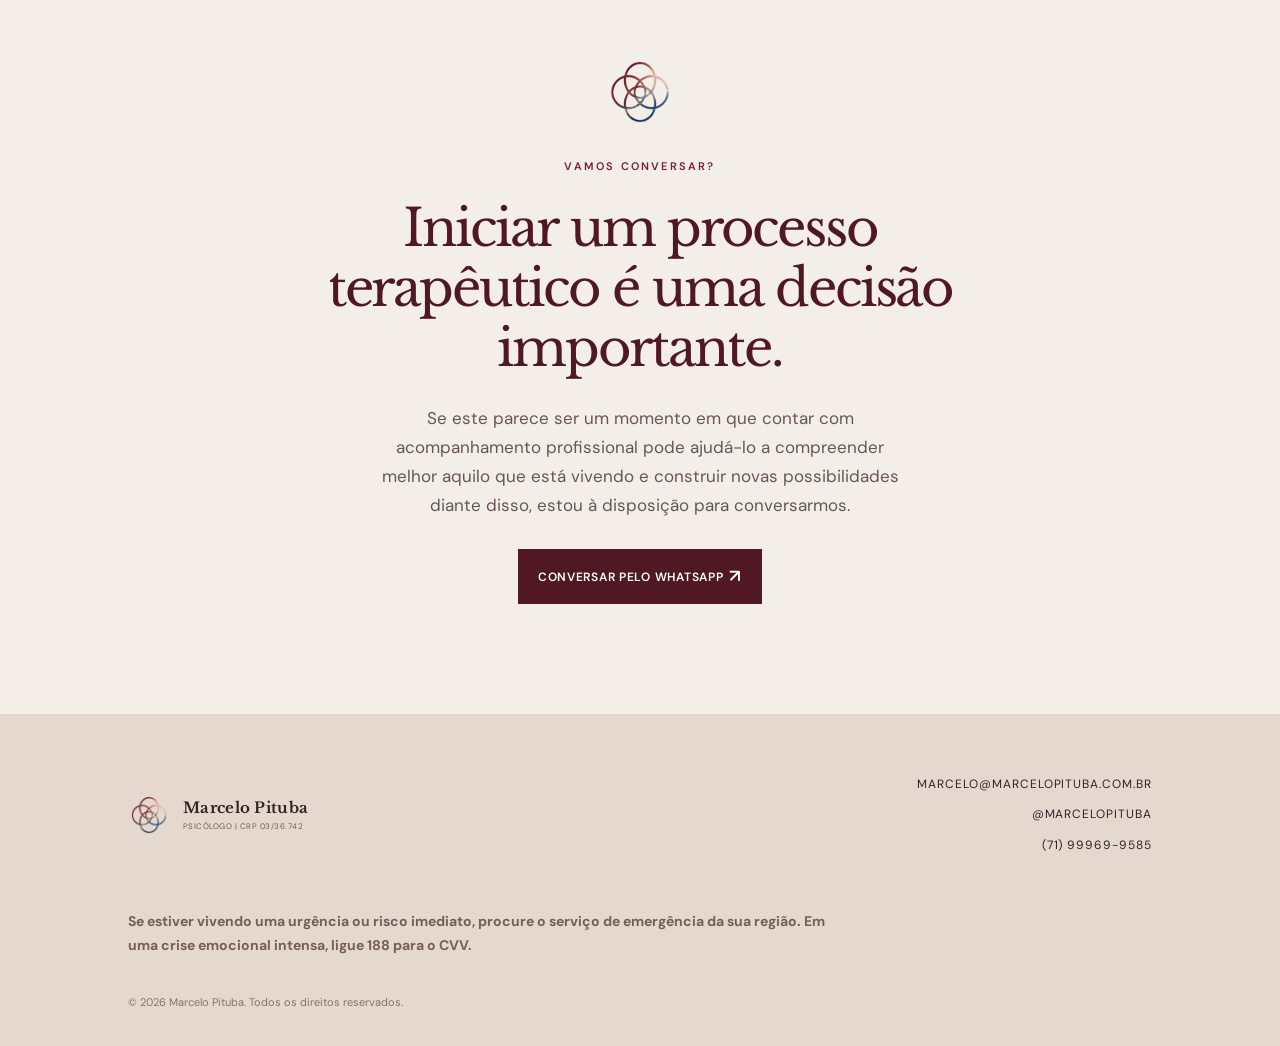
==== commit 24ae20ef: "Ajusta fotos do hero, ciência e sobre mim" ====
--- a/index.html
+++ b/index.html
@@ -113,7 +113,7 @@
 
     <section class="about section-pad" id="sobre">
       <div class="about-body">
-        <figure class="about-portrait"><img src="assets/marcelo-pituba-consultorio.webp" width="1000" height="1500" loading="lazy" alt="Marcelo Pituba em seu consultório"><figcaption>Marcelo Pituba · Psicólogo CRP 03/36.742</figcaption></figure>
+        <figure class="about-portrait"><img src="assets/marcelo-pituba-consultorio.webp" width="1000" height="1500" loading="lazy" alt="Marcelo Pituba em seu consultório"></figure>
         <div class="about-content"><p class="eyebrow">Sobre mim</p><h2>Uma clínica construída com presença e responsabilidade.</h2><p class="dropcap-first">Sou psicólogo e, ao longo da minha formação e prática profissional, uma pergunta passou a orientar minha clínica: como ajudar alguém quando a realidade que provoca seu sofrimento não pode simplesmente ser eliminada?</p><p>Foi buscando compreender essas experiências que encontrei nas Terapias Contextuais uma forma de trabalhar coerente com aquilo em que acredito. Nem sempre podemos escolher as circunstâncias que encontramos na vida. Podemos, porém, desenvolver recursos para escolher como responder a elas.</p><p>É nesse espaço que compreendo a psicoterapia. Não como um lugar onde alguém recebe respostas prontas, mas como um processo em que, juntos, construímos uma compreensão mais ampla da realidade vivida e das possibilidades existentes diante dela.</p></div></div><div class="formation"><h3>Formação</h3><ul><li>Psicologia - UNIFTC</li><li>Formação em Terapia Cognitivo-Comportamental - Instituto Cognitivo</li><li>Especialização em ACT - Terapia de Aceitação e Compromisso - UNIFATEC</li><li>Especialização em Mindfulness e Meditação - Faculdade de Ciências Médicas da Santa Casa de São Paulo</li><li>Certificação em Psicologia Positiva - American Psychological Association</li><li>Formação em Hatha Yoga - Yoga Bahia, com certificação Kaivalyadhama Institute (Práticas Integrativas Complementares em Saúde - PICS)</li></ul></div></section>
 
     <section class="first-contact section-pad" id="contato">
--- a/styles.css
+++ b/styles.css
@@ -269,8 +269,8 @@
   font-size:17px;
 }
 .approach-portrait {
-  height:calc(100% - 64px);
-  min-height:400px;
+  height:calc(100% - 170px);
+  min-height:520px;
   align-self:start;
   margin:0;
   overflow:hidden;
@@ -334,30 +334,18 @@
 .about-portrait {
   margin:0;
   position:relative;
-}
-.about-portrait:before {
-  content:"";
-  position:absolute;
-  inset:-12px 12px 12px -12px;
-  border:1px solid rgba(200,161,69,.55);
-  pointer-events:none;
+  align-self:start;
+  height:calc(100% - 64px);
+  min-height:560px;
+  overflow:hidden;
 }
 .about-portrait img {
   display:block;
   width:100%;
-  height:auto;
-  aspect-ratio:2/3;
+  height:100%;
   object-fit:cover;
   object-position:center top;
-  filter:saturate(.88) contrast(1.02);
-}
-.about-portrait figcaption {
-  margin-top:14px;
-  color:var(--wine);
-  font-size:9px;
-  letter-spacing:.14em;
-  text-transform:uppercase;
-  line-height:1.5;
+  filter:saturate(.9) contrast(1.02);
 }
 .about-content {
   max-width:640px;
@@ -395,37 +383,45 @@
 }
 .formation {
   border-top:0;
-  margin-top:44px;
+  margin:76px auto 0;
   padding-top:0;
+  max-width:920px;
   text-align:center;
 }
 .formation h3 {
-  font:600 13px var(--sans);
-  letter-spacing:.12em;
-  text-transform:uppercase;
-  color:var(--wine);
-  margin:0 0 24px;
+  font:400 clamp(30px,3.2vw,42px)/1.18 var(--serif);
+  letter-spacing:-.035em;
+  color:var(--wine-dark);
+  margin:0 0 34px;
 }
 .formation ul {
+  display:grid;
+  grid-template-columns:repeat(2,minmax(0,1fr));
+  gap:16px 22px;
   list-style:none;
   padding:0;
   margin:0 auto;
-  max-width:480px;
   text-align:left;
 }
 .formation li {
-  font-size:15px;
+  min-height:92px;
+  display:flex;
+  align-items:flex-start;
+  font-size:16px;
+  line-height:1.5;
   color:#5f4d4b;
-  padding:8px 0 8px 17px;
+  padding:22px 24px 22px 42px;
   position:relative;
+  border:1px solid rgba(109,80,76,.16);
+  background:rgba(255,252,247,.42);
 }
 .formation li::before {
   content:"";
   position:absolute;
-  left:0;
-  top:16px;
-  width:6px;
-  height:6px;
+  left:22px;
+  top:30px;
+  width:7px;
+  height:7px;
   border-radius:50%;
   background:var(--gold);
 }
@@ -739,12 +735,24 @@
     gap:35px;
   }
   .about-portrait {
-    max-width:340px;
-  }
-  .about-portrait figcaption {
-    font-size:8px;
-      }
-      .first-contact-grid {
+    max-width:380px;
+    min-height:480px;
+    height:auto;
+  }
+  .about-portrait img {
+    height:auto;
+    aspect-ratio:2/3;
+  }
+  .formation {
+    margin-top:56px;
+  }
+  .formation ul {
+    grid-template-columns:1fr;
+  }
+  .formation li {
+    min-height:0;
+  }
+  .first-contact-grid {
       gap:40px;
     }
   .contact-notes {
@@ -1024,8 +1032,8 @@
                           position:absolute;
                           left:56vw;
                           top:50%;
-                          transform:translateY(-50%) scaleX(-1);
-                          height:min(76vh,610px);
+                          transform:translateY(-50%);
+                          height:min(80vh,640px);
                           width:auto;
                           pointer-events:none;
                           z-index:1;
@@ -1081,7 +1089,7 @@
       margin-bottom:6px;
     }
     .hero-cutout {
-      height:min(70vh,470px);
+      height:min(74vh,500px);
     }
   }
   @media (max-width:1100px) and (min-width:801px) {
@@ -1118,8 +1126,8 @@
     padding:22px 26px 12px 0;
   }
   .approach-portrait {
-    height:calc(100% - 56px);
-    min-height:520px;
+    height:calc(100% - 170px);
+    min-height:620px;
   }
   .garden-art {
     height:350px;
@@ -1147,8 +1155,8 @@
     margin-bottom:28px;
   }
   .approach-portrait {
-    height:calc(100% - 48px);
-    min-height:460px;
+    height:calc(100% - 150px);
+    min-height:520px;
   }
   .garden-art {
     height:290px;
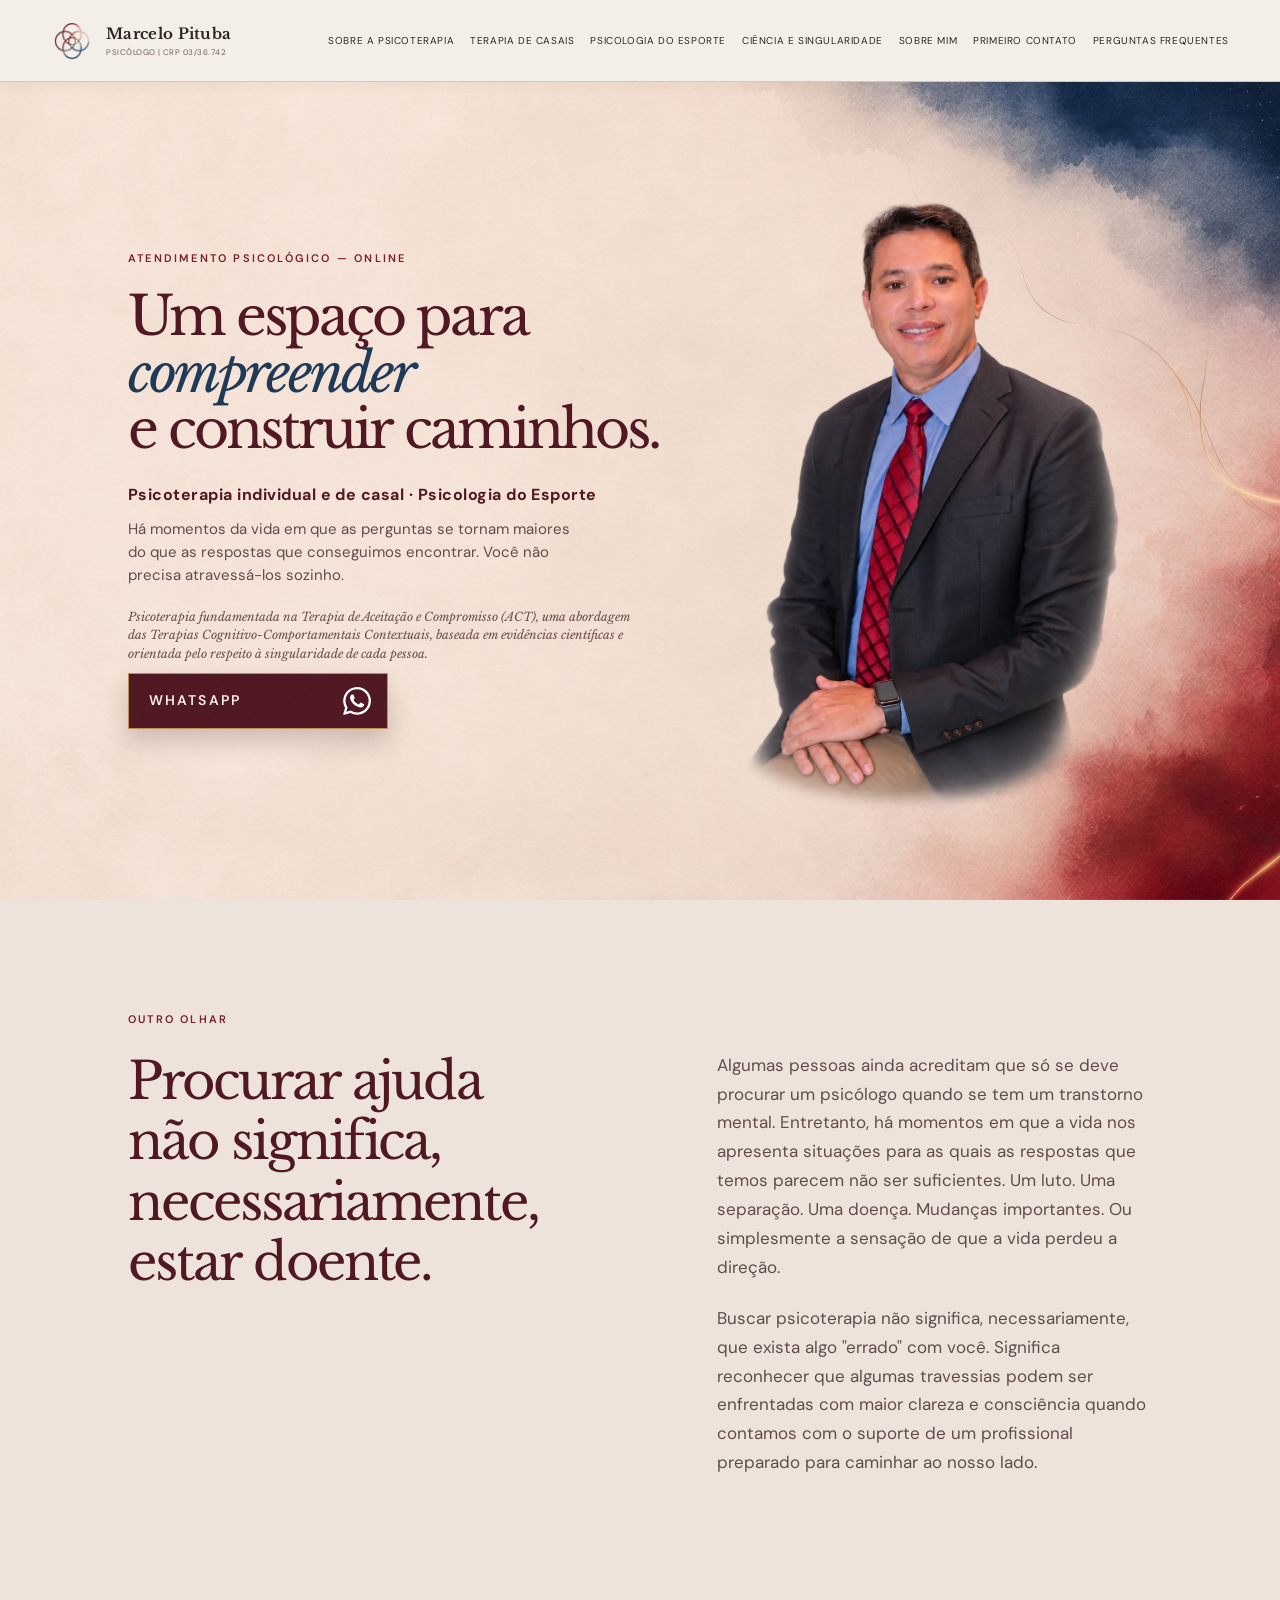
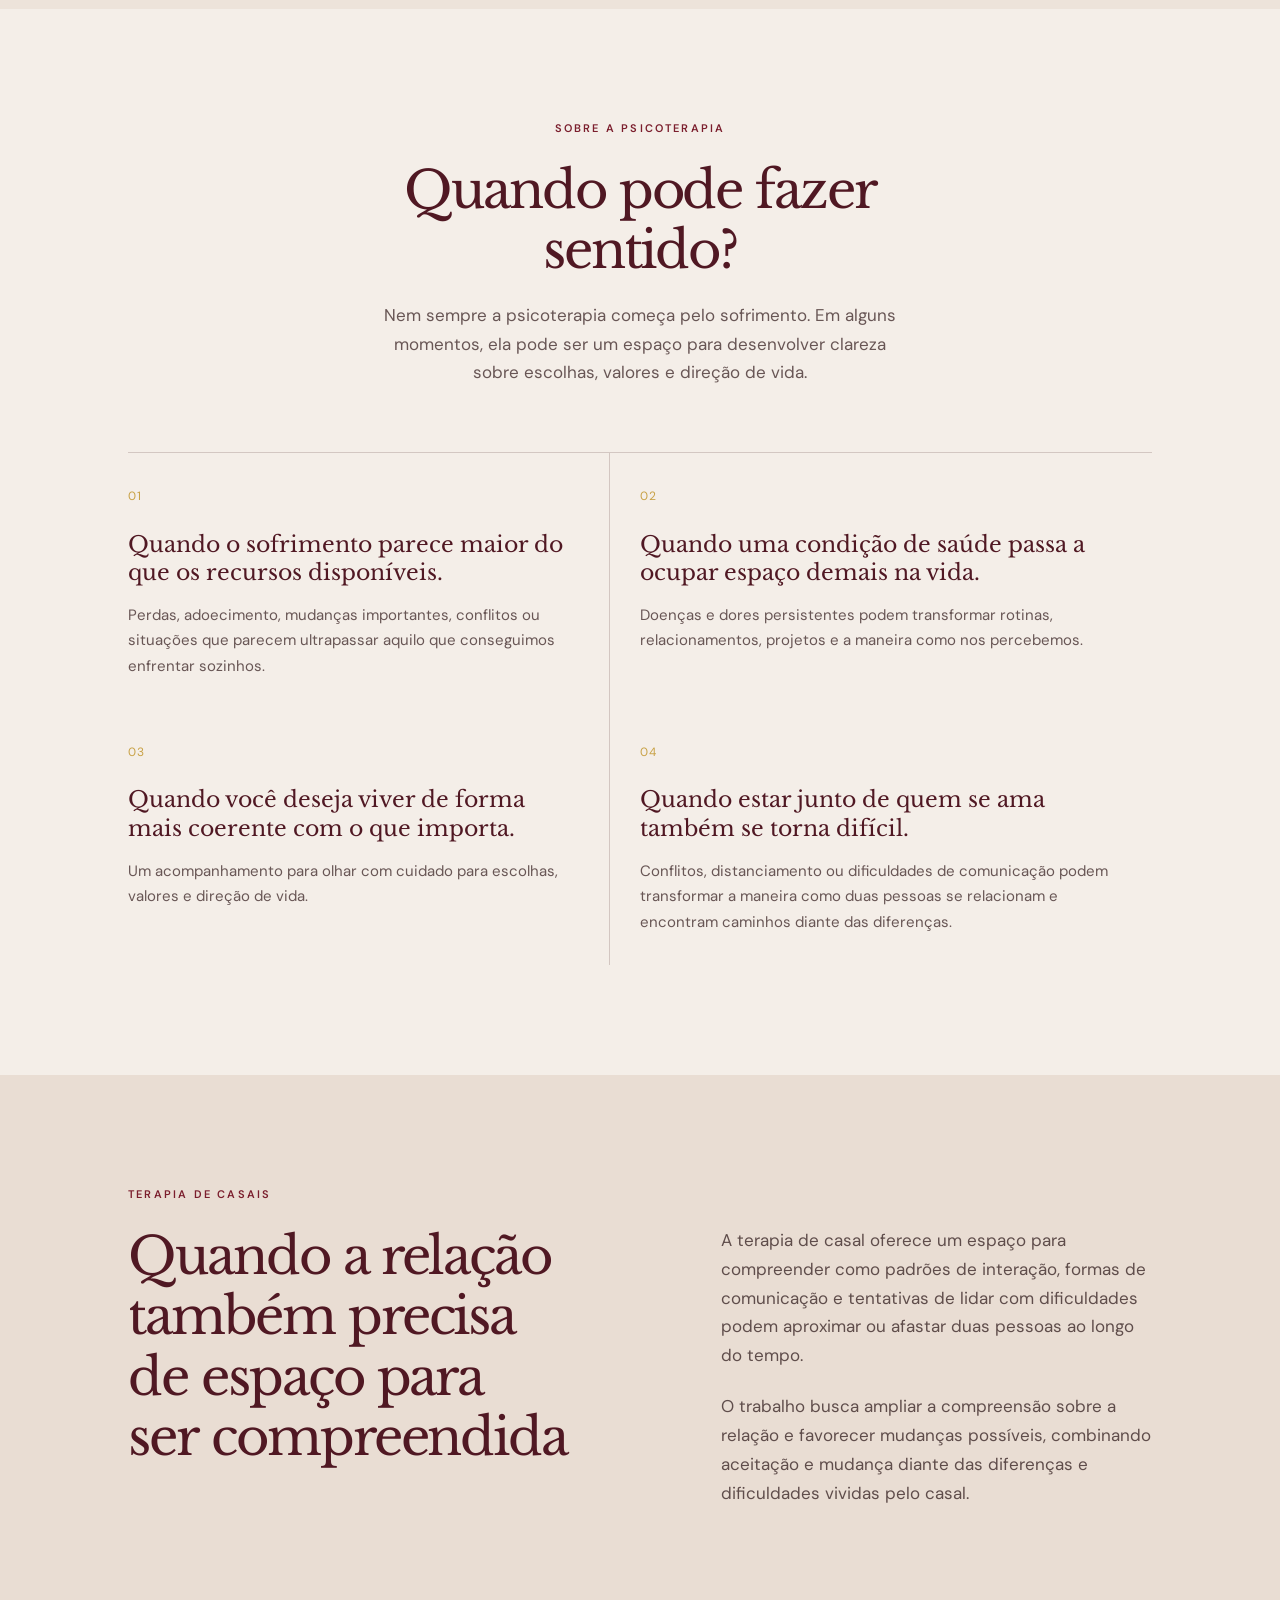
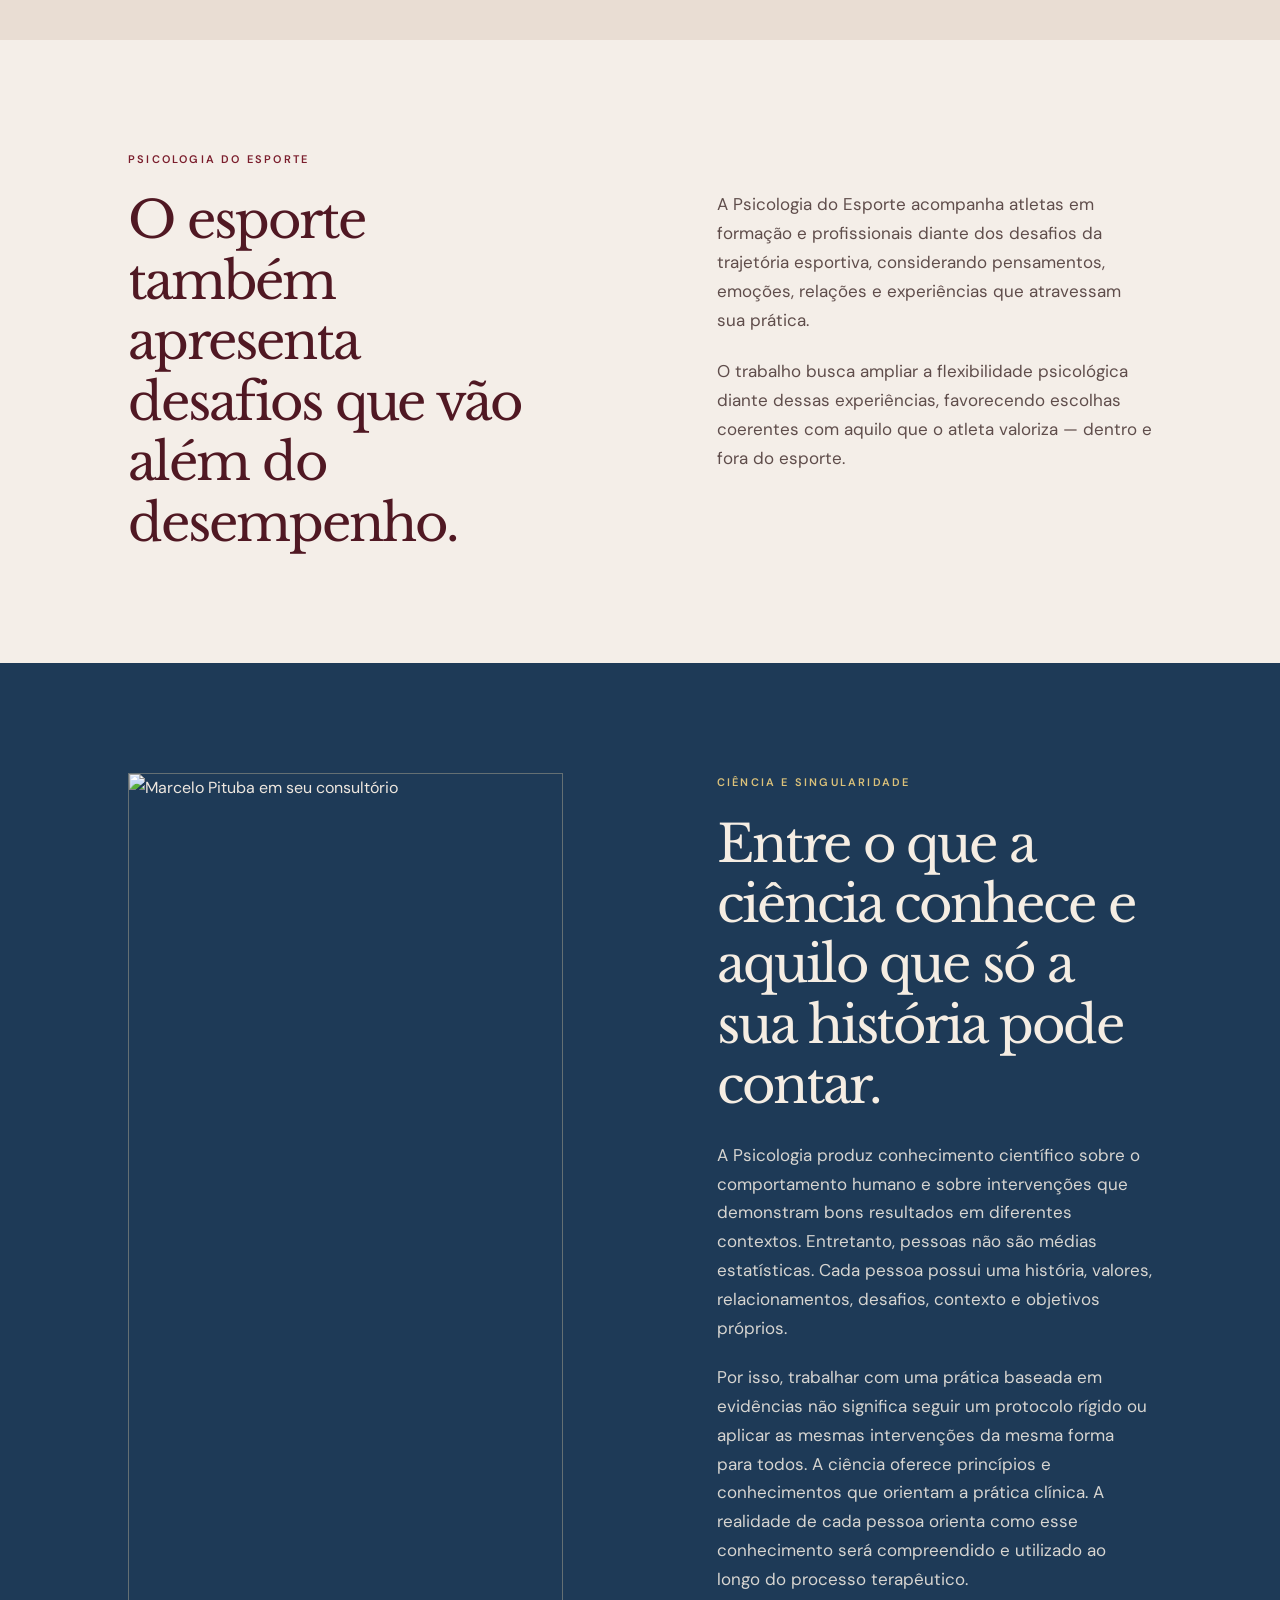
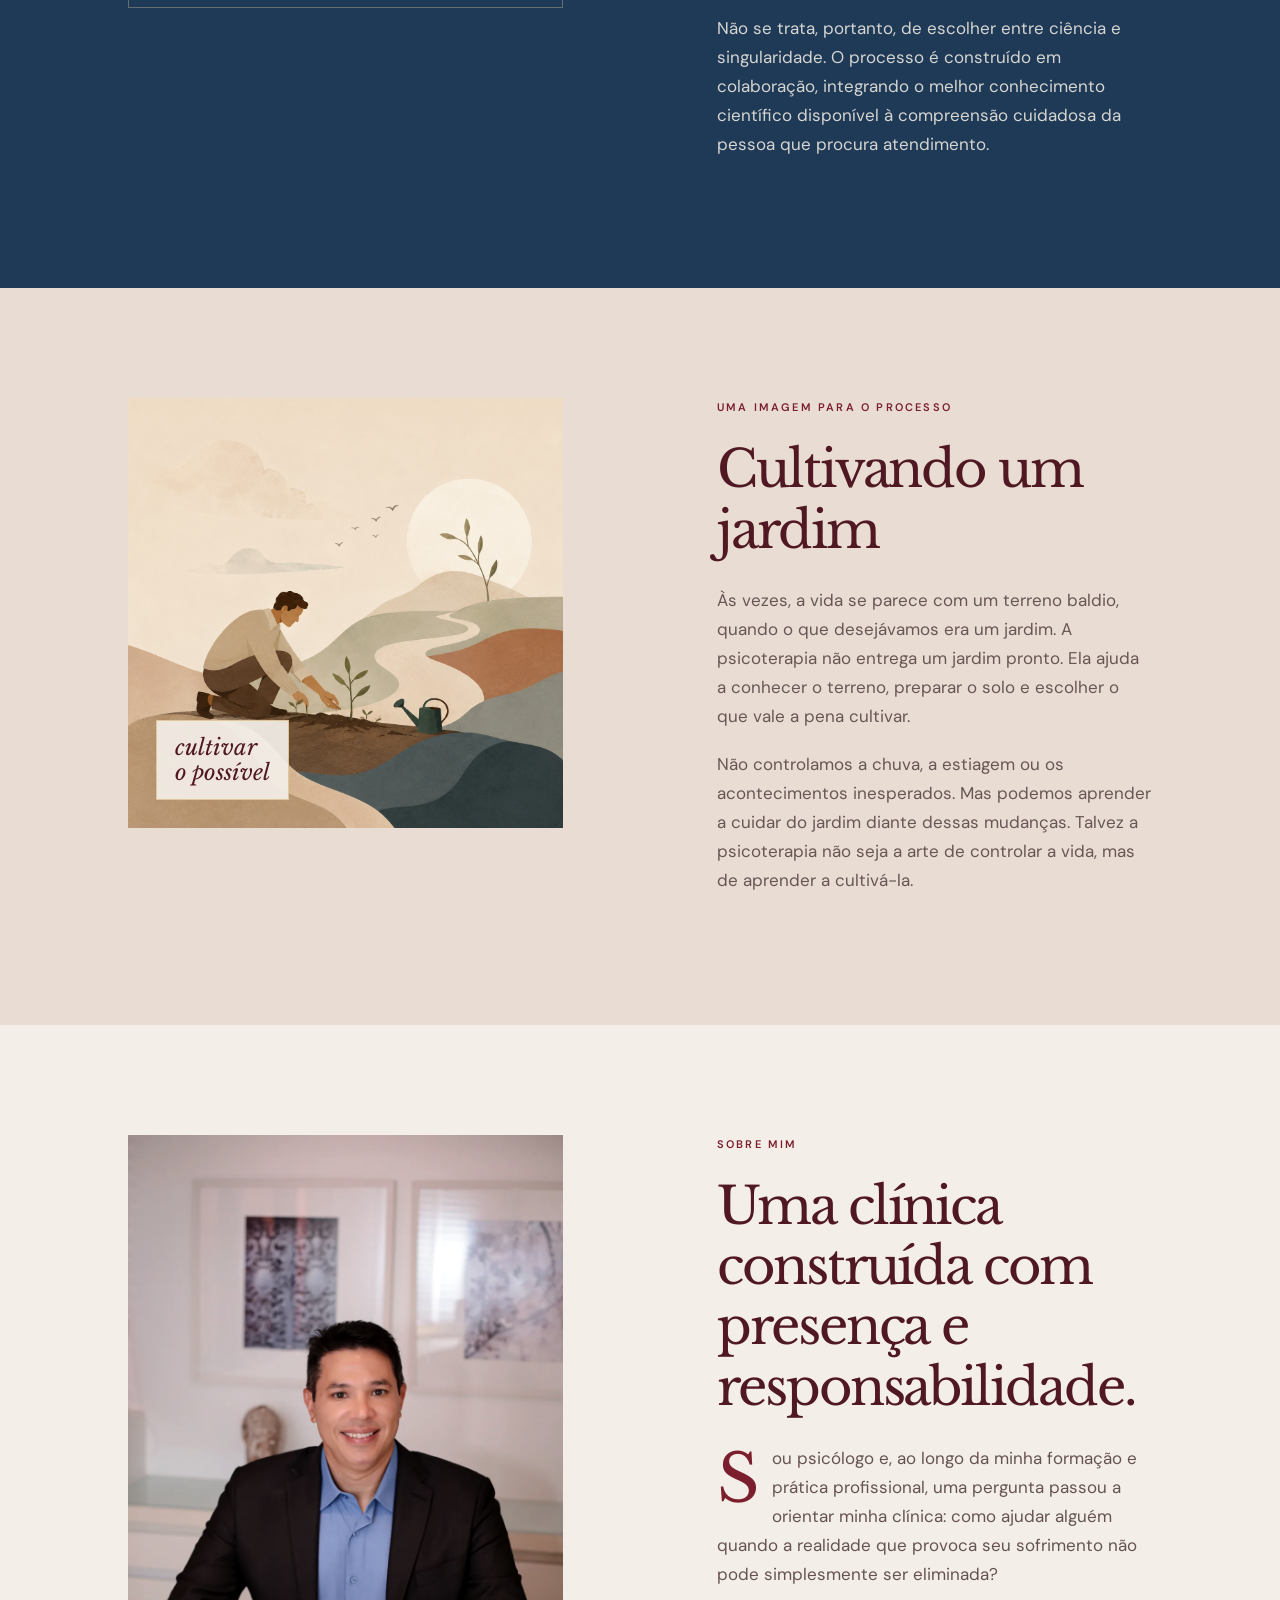
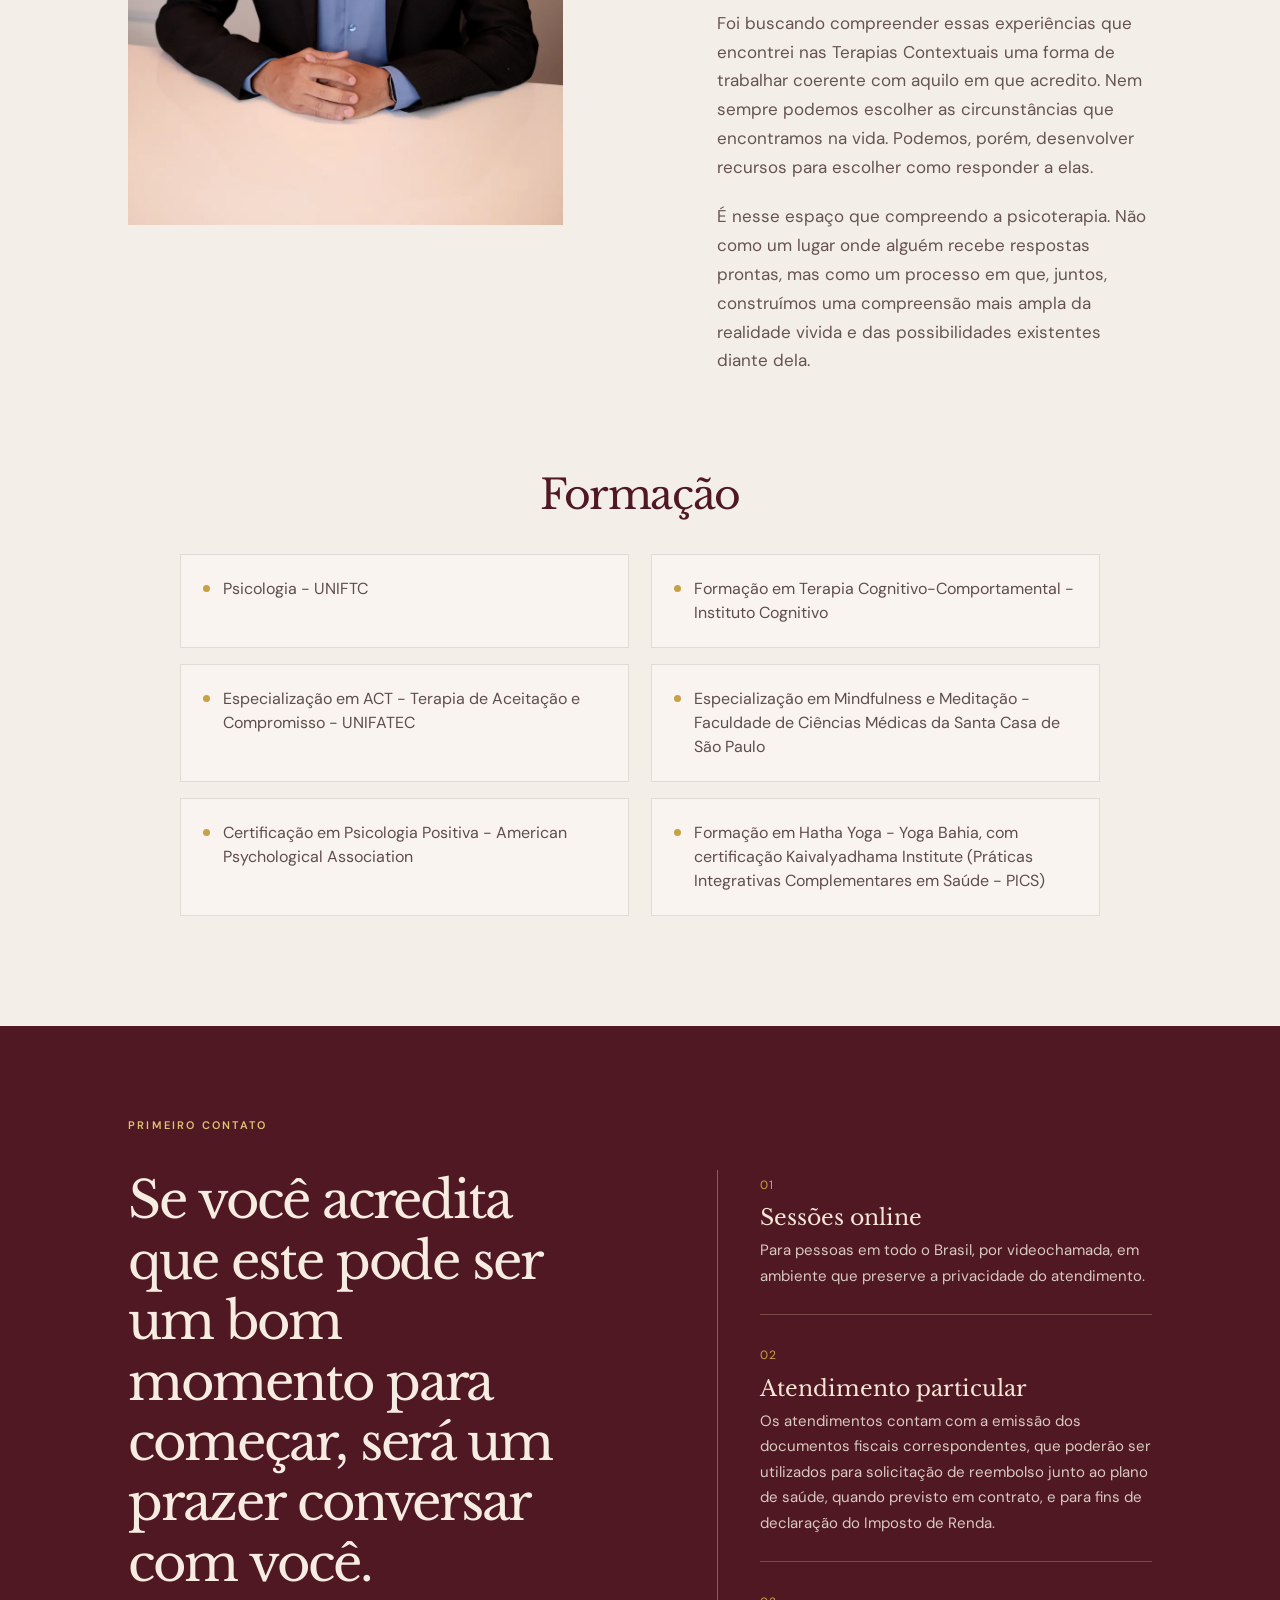
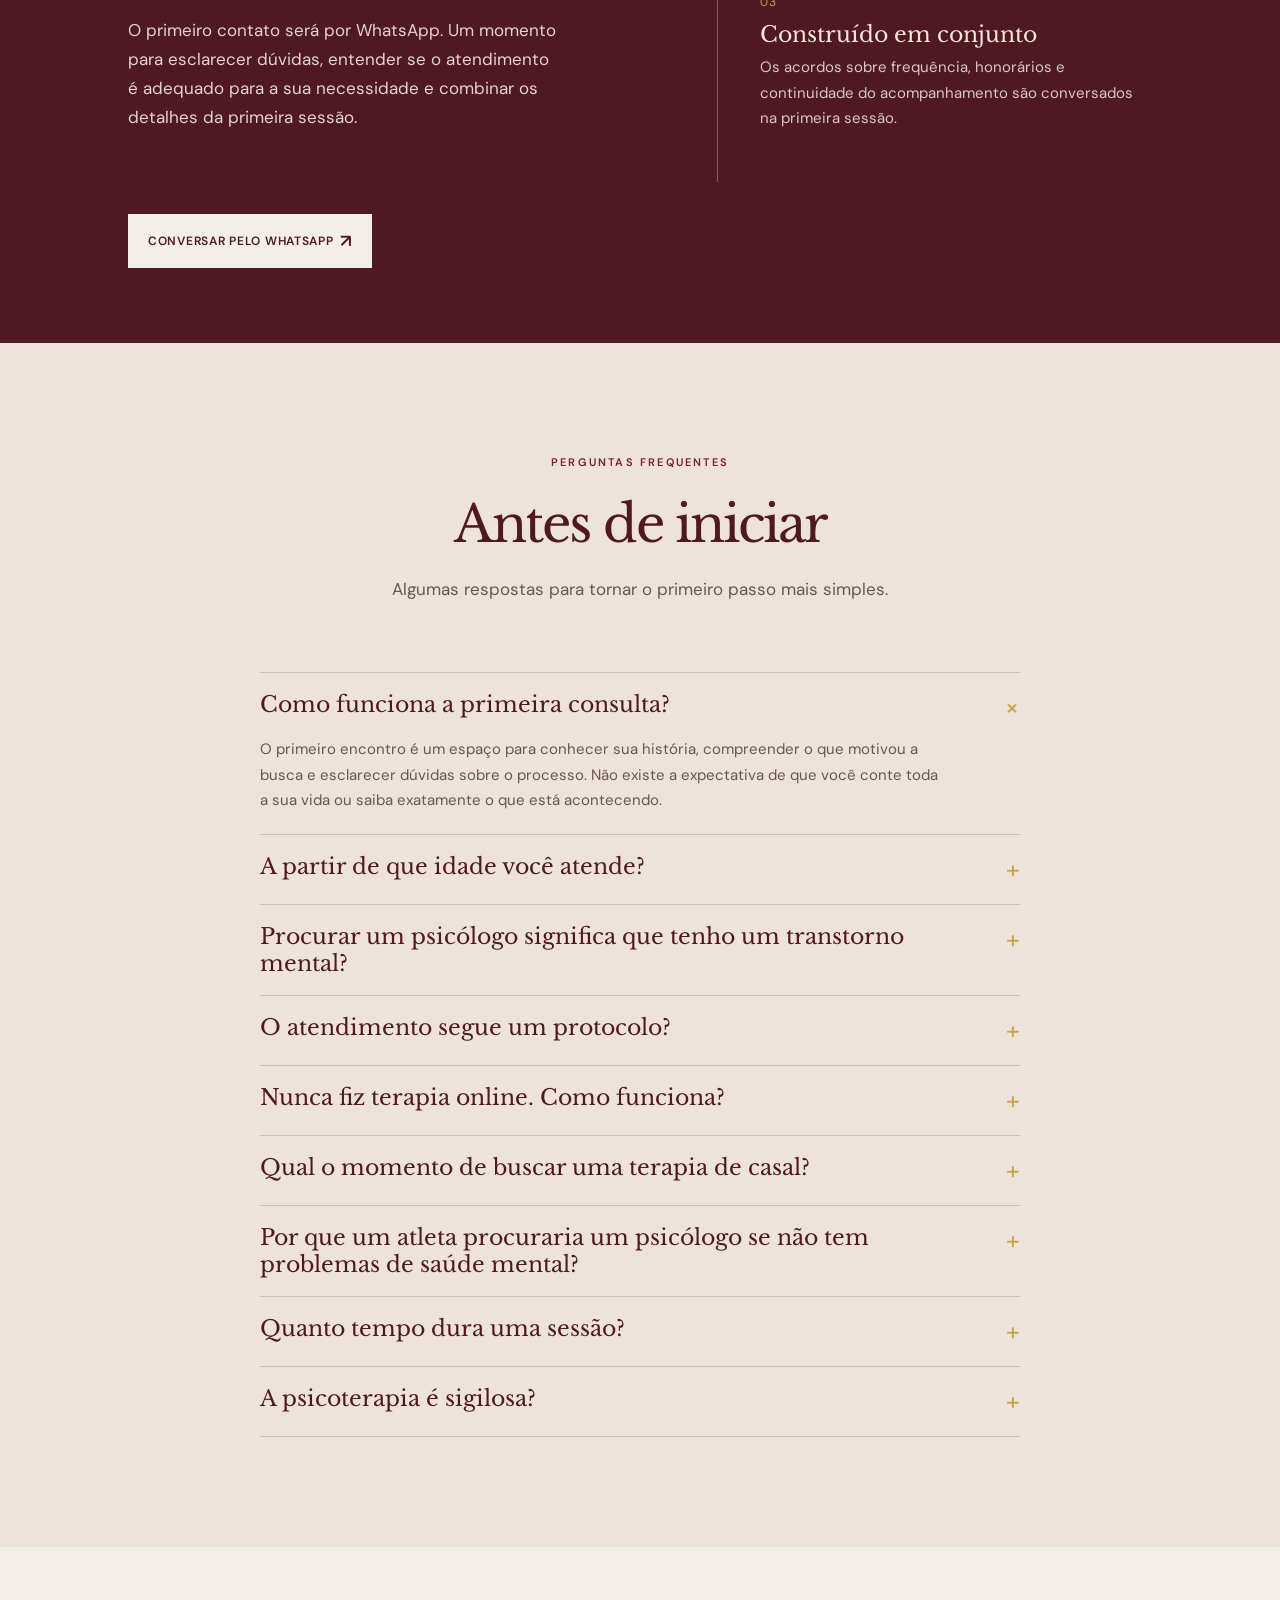
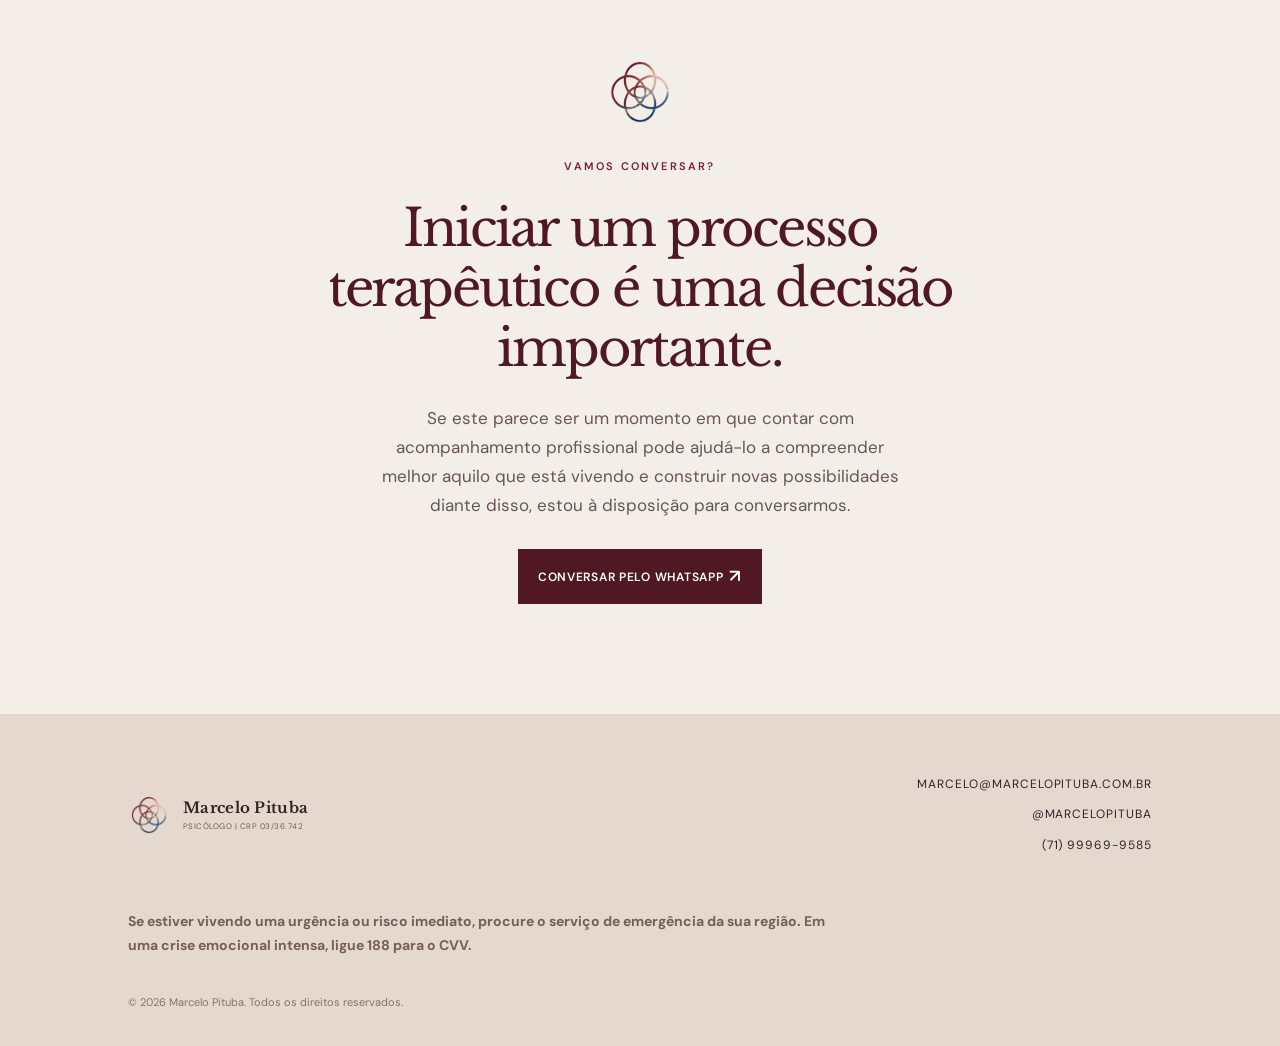
==== commit 04e44137: "Troca foto de ciência e iguala proporção do sobre mim" ====
--- a/index.html
+++ b/index.html
@@ -102,7 +102,7 @@
     </section>
 
     <section class="approach section-pad" id="abordagem">
-      <figure class="approach-portrait"><img src="assets/marcelo-ciencia-singularidade.jpg" width="3287" height="4160" loading="lazy" alt="Marcelo Pituba em seu consultório"></figure>
+      <figure class="approach-portrait"><img src="assets/marcelo-ciencia-singularidade.jpg" width="4173" height="4160" loading="lazy" alt="Marcelo Pituba em seu consultório"></figure>
       <div class="approach-copy"><p class="eyebrow">Ciência e singularidade</p><h2>Entre o que a ciência conhece e aquilo que só a sua história pode contar.</h2><p>A Psicologia produz conhecimento científico sobre o comportamento humano e sobre intervenções que demonstram bons resultados em diferentes contextos. Entretanto, pessoas não são médias estatísticas. Cada pessoa possui uma história, valores, relacionamentos, desafios, contexto e objetivos próprios.</p><p>Por isso, trabalhar com uma prática baseada em evidências não significa seguir um protocolo rígido ou aplicar as mesmas intervenções da mesma forma para todos. A ciência oferece princípios e conhecimentos que orientam a prática clínica. A realidade de cada pessoa orienta como esse conhecimento será compreendido e utilizado ao longo do processo terapêutico.</p><p>Não se trata, portanto, de escolher entre ciência e singularidade. O processo é construído em colaboração, integrando o melhor conhecimento científico disponível à compreensão cuidadosa da pessoa que procura atendimento.</p></div>
     </section>
 
--- a/styles.css
+++ b/styles.css
@@ -335,8 +335,8 @@
   margin:0;
   position:relative;
   align-self:start;
-  height:calc(100% - 64px);
-  min-height:560px;
+  height:calc(100% - 170px);
+  min-height:520px;
   overflow:hidden;
 }
 .about-portrait img {
@@ -1132,9 +1132,9 @@
   .garden-art {
     height:350px;
   }
-  .about-portrait img {
-    max-height:520px;
-    width:auto;
+  .about-portrait {
+    height:calc(100% - 170px);
+    min-height:620px;
   }
   .body-copy {
     font-size:16px;
@@ -1154,7 +1154,7 @@
   .moments-heading {
     margin-bottom:28px;
   }
-  .approach-portrait {
+  .approach-portrait,.about-portrait {
     height:calc(100% - 150px);
     min-height:520px;
   }
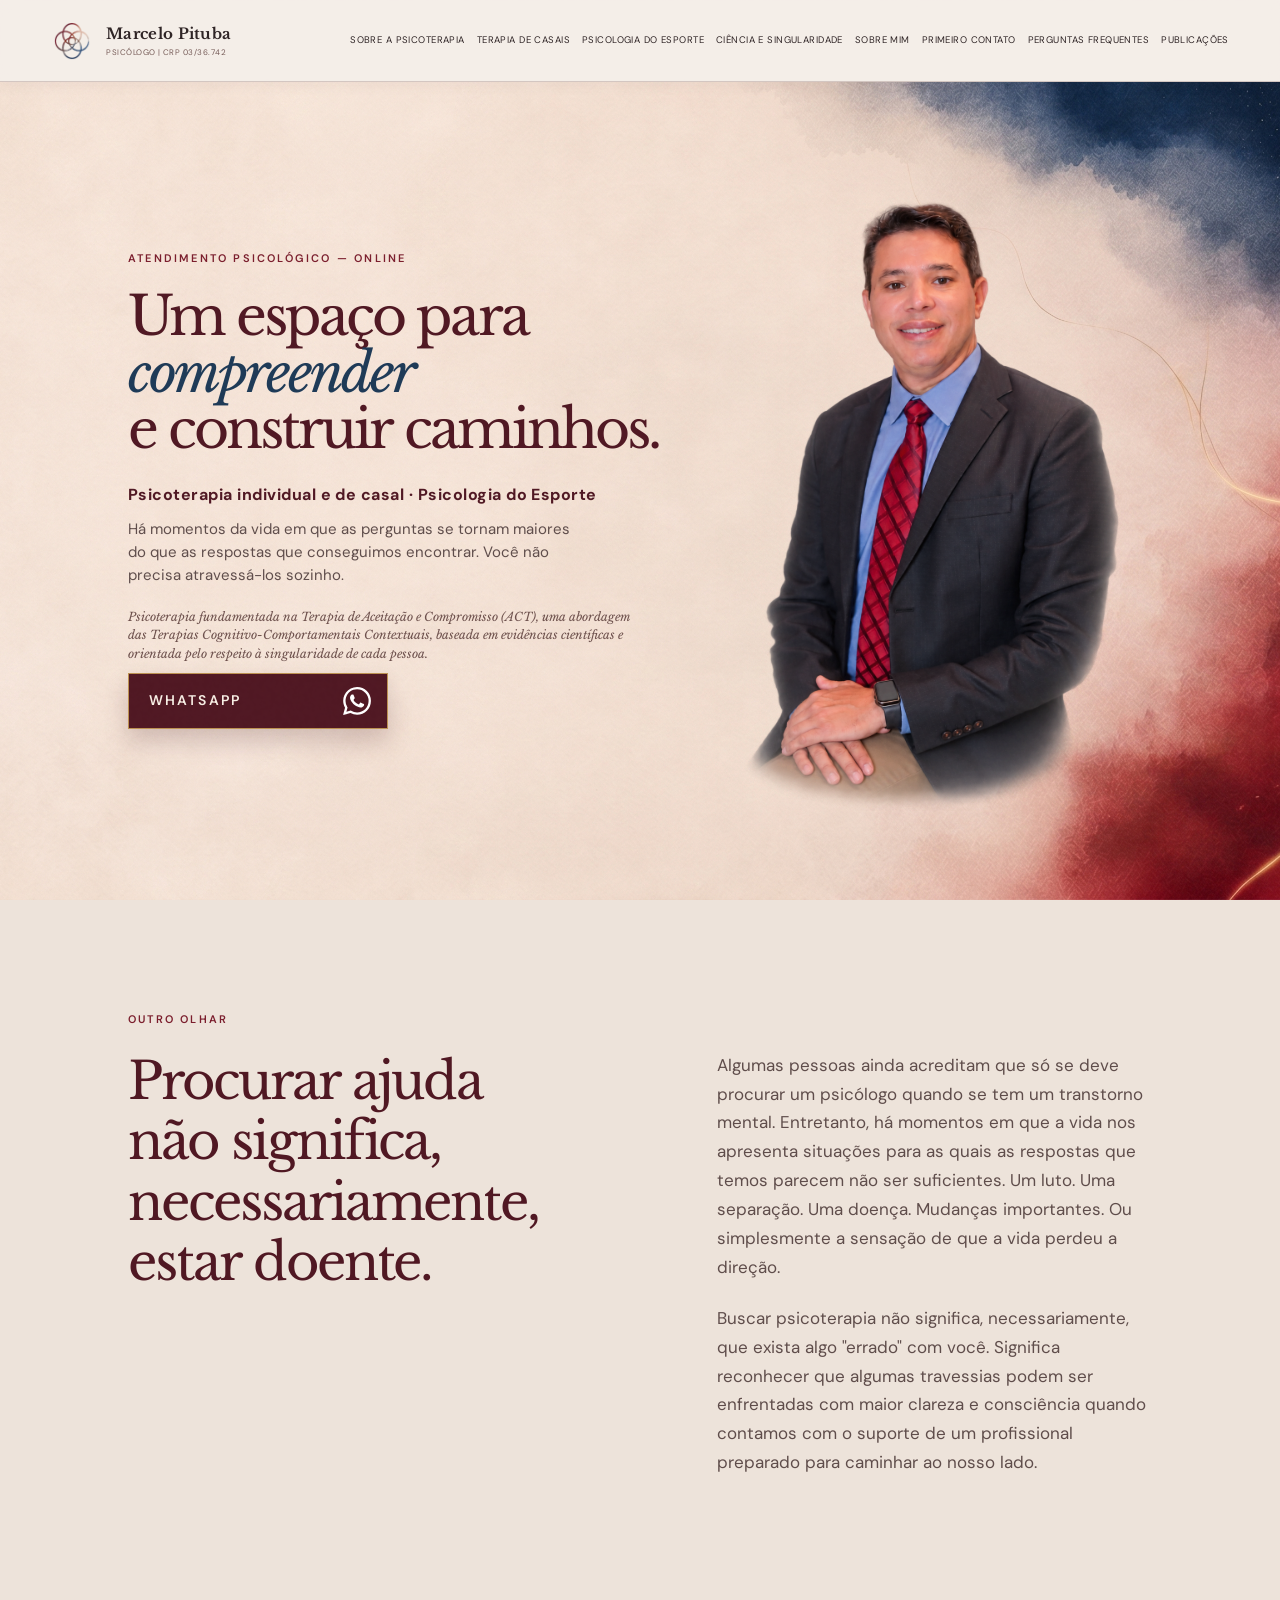
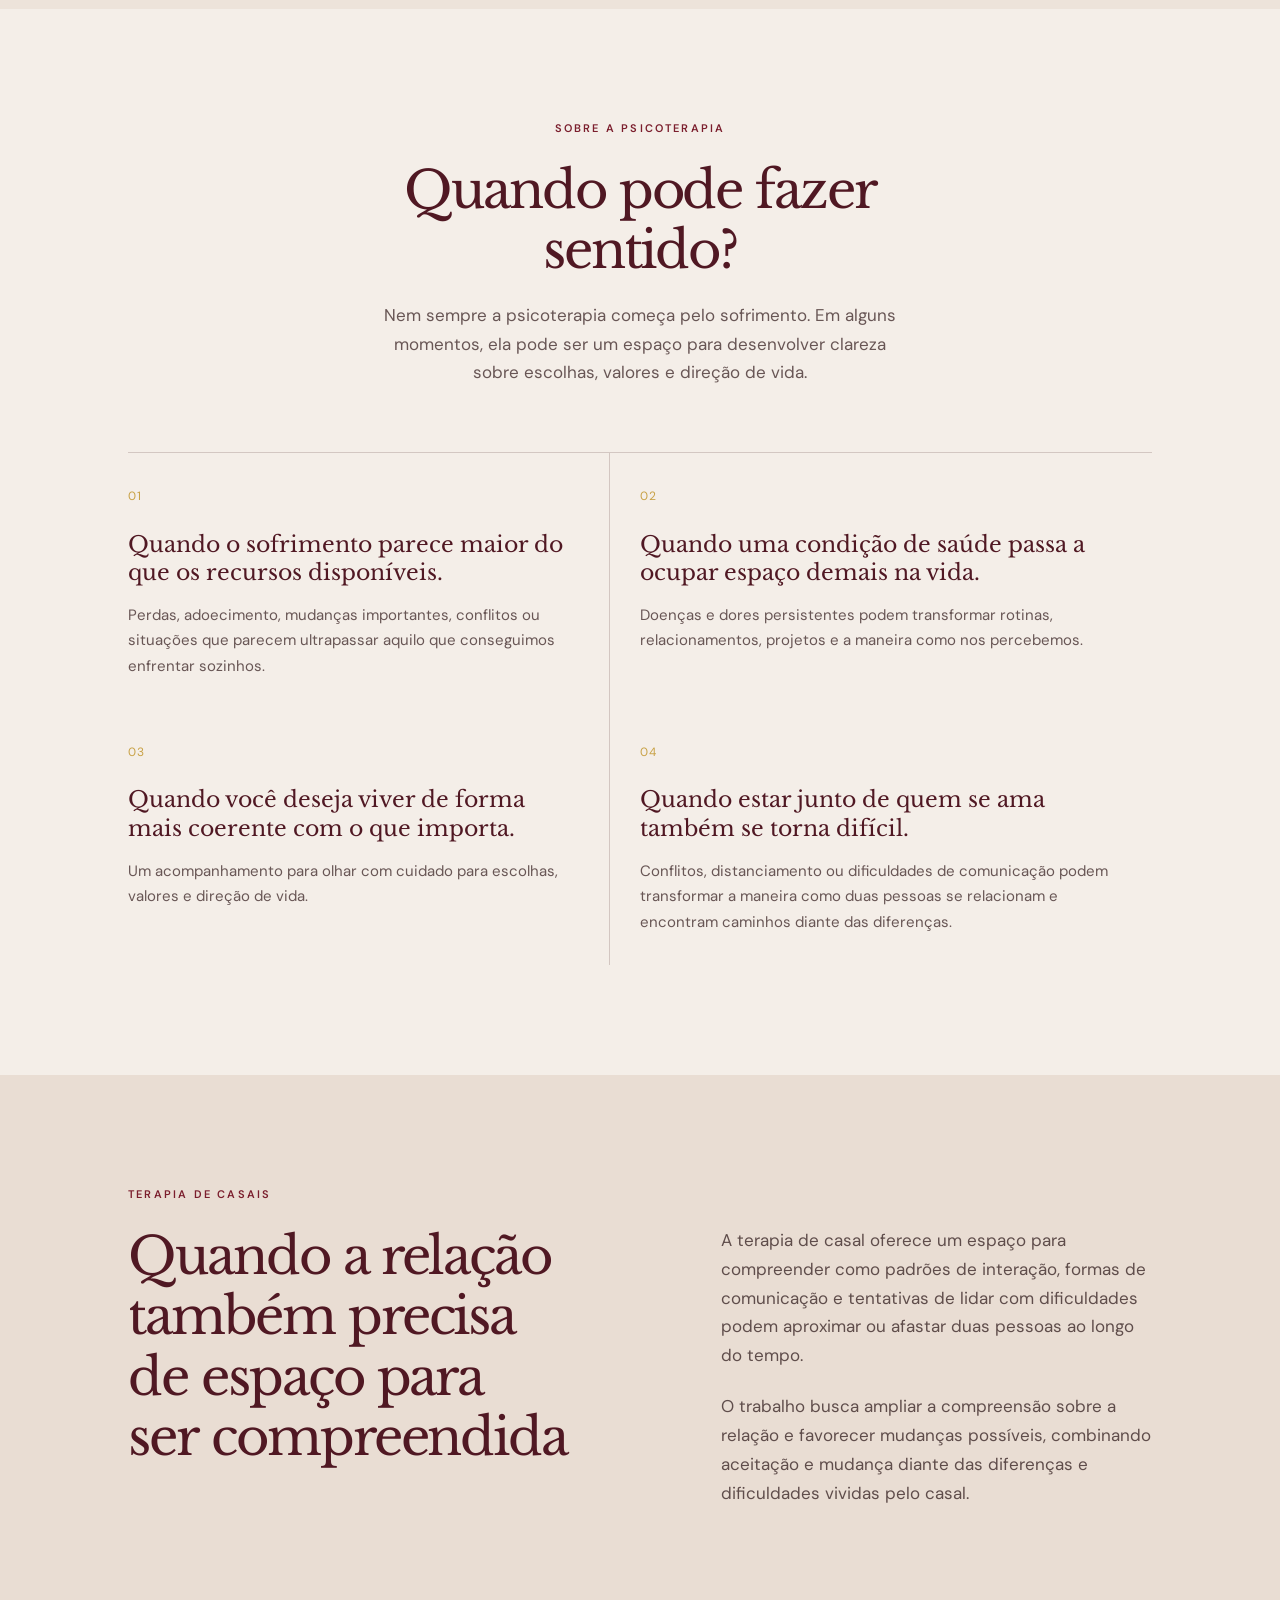
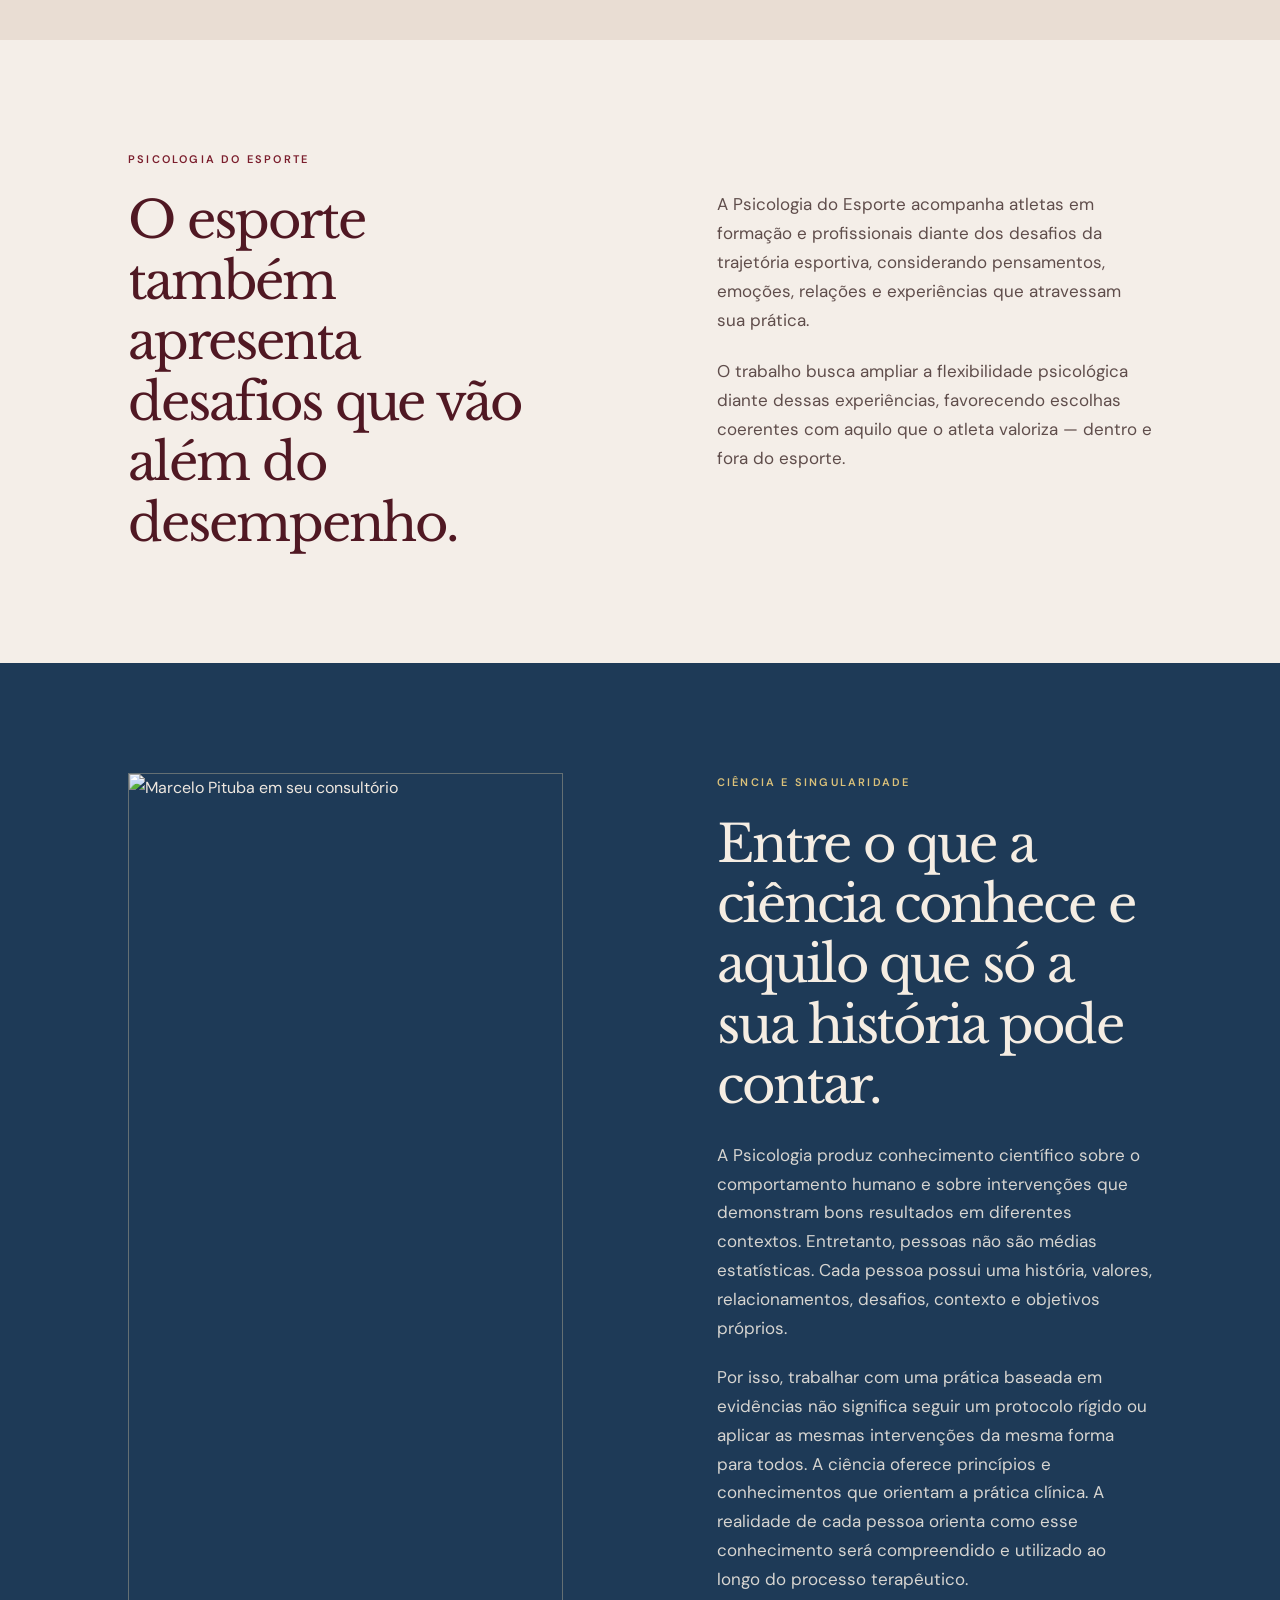
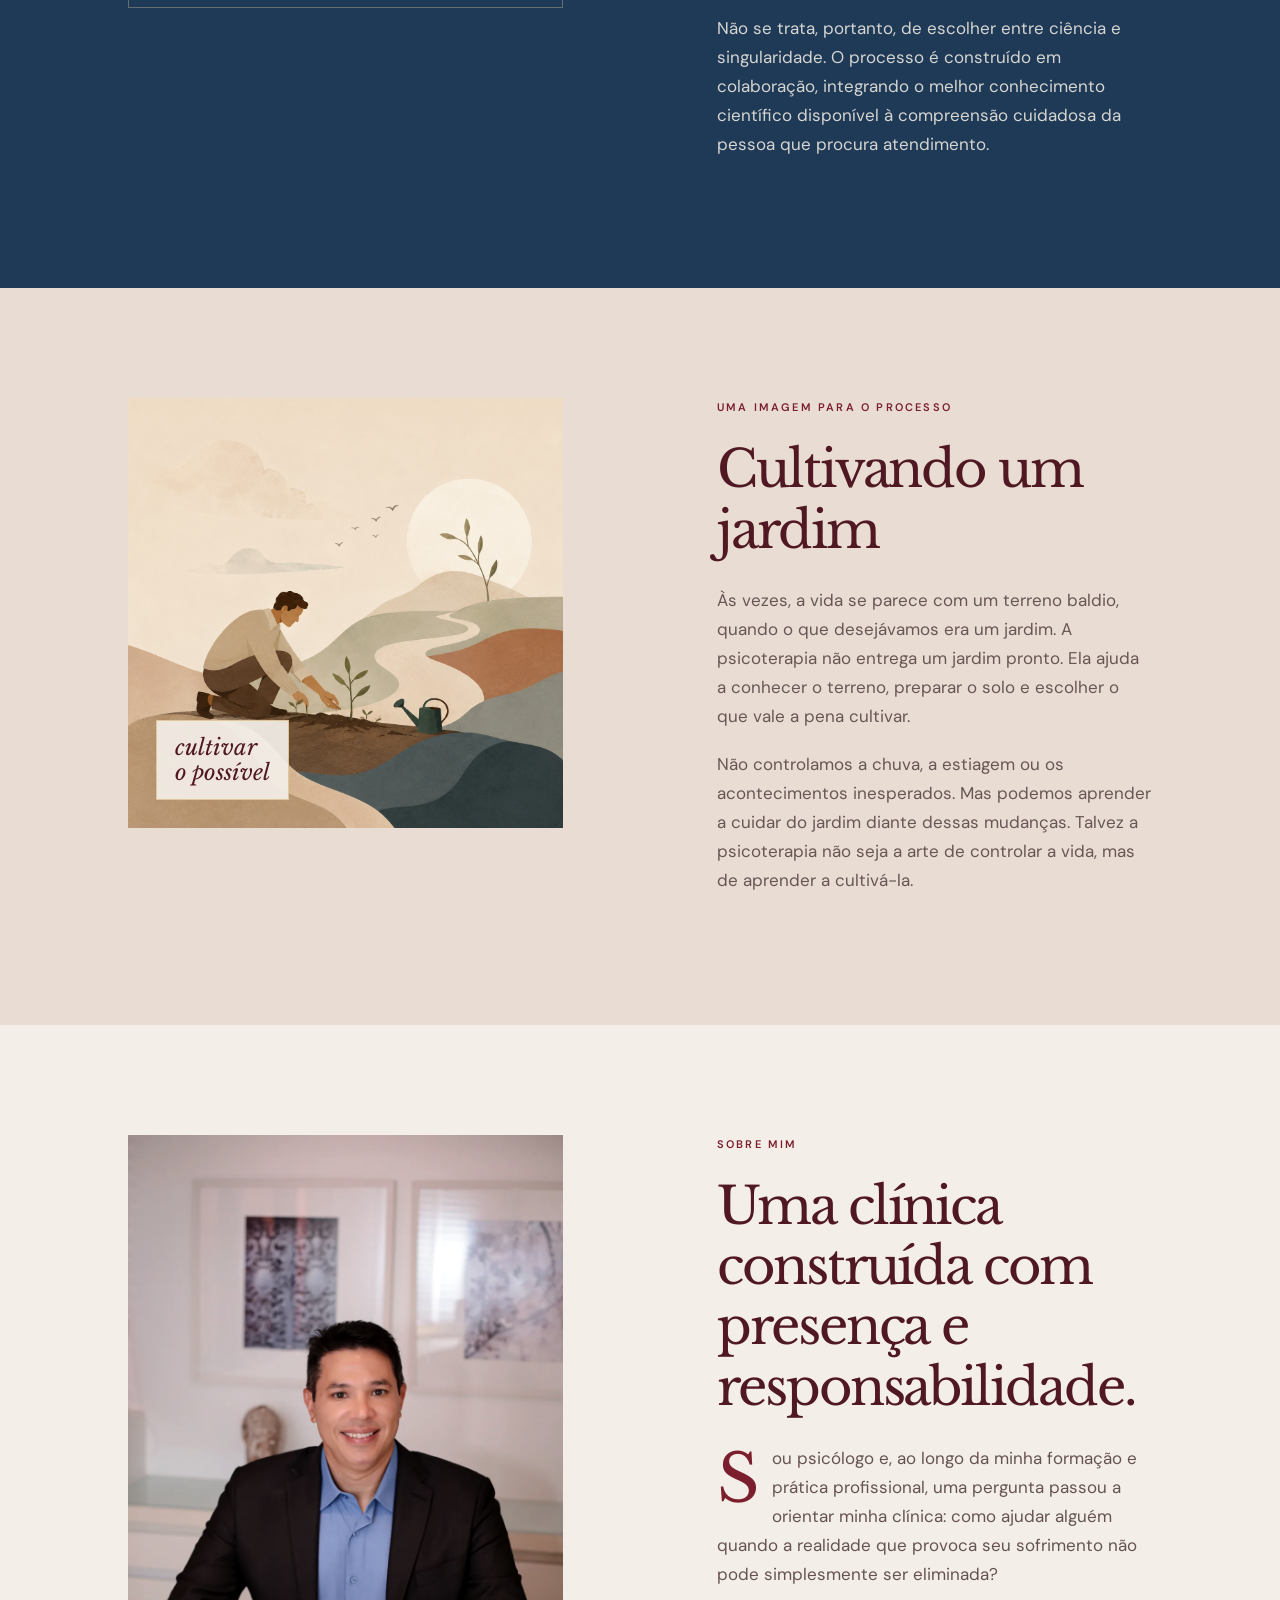
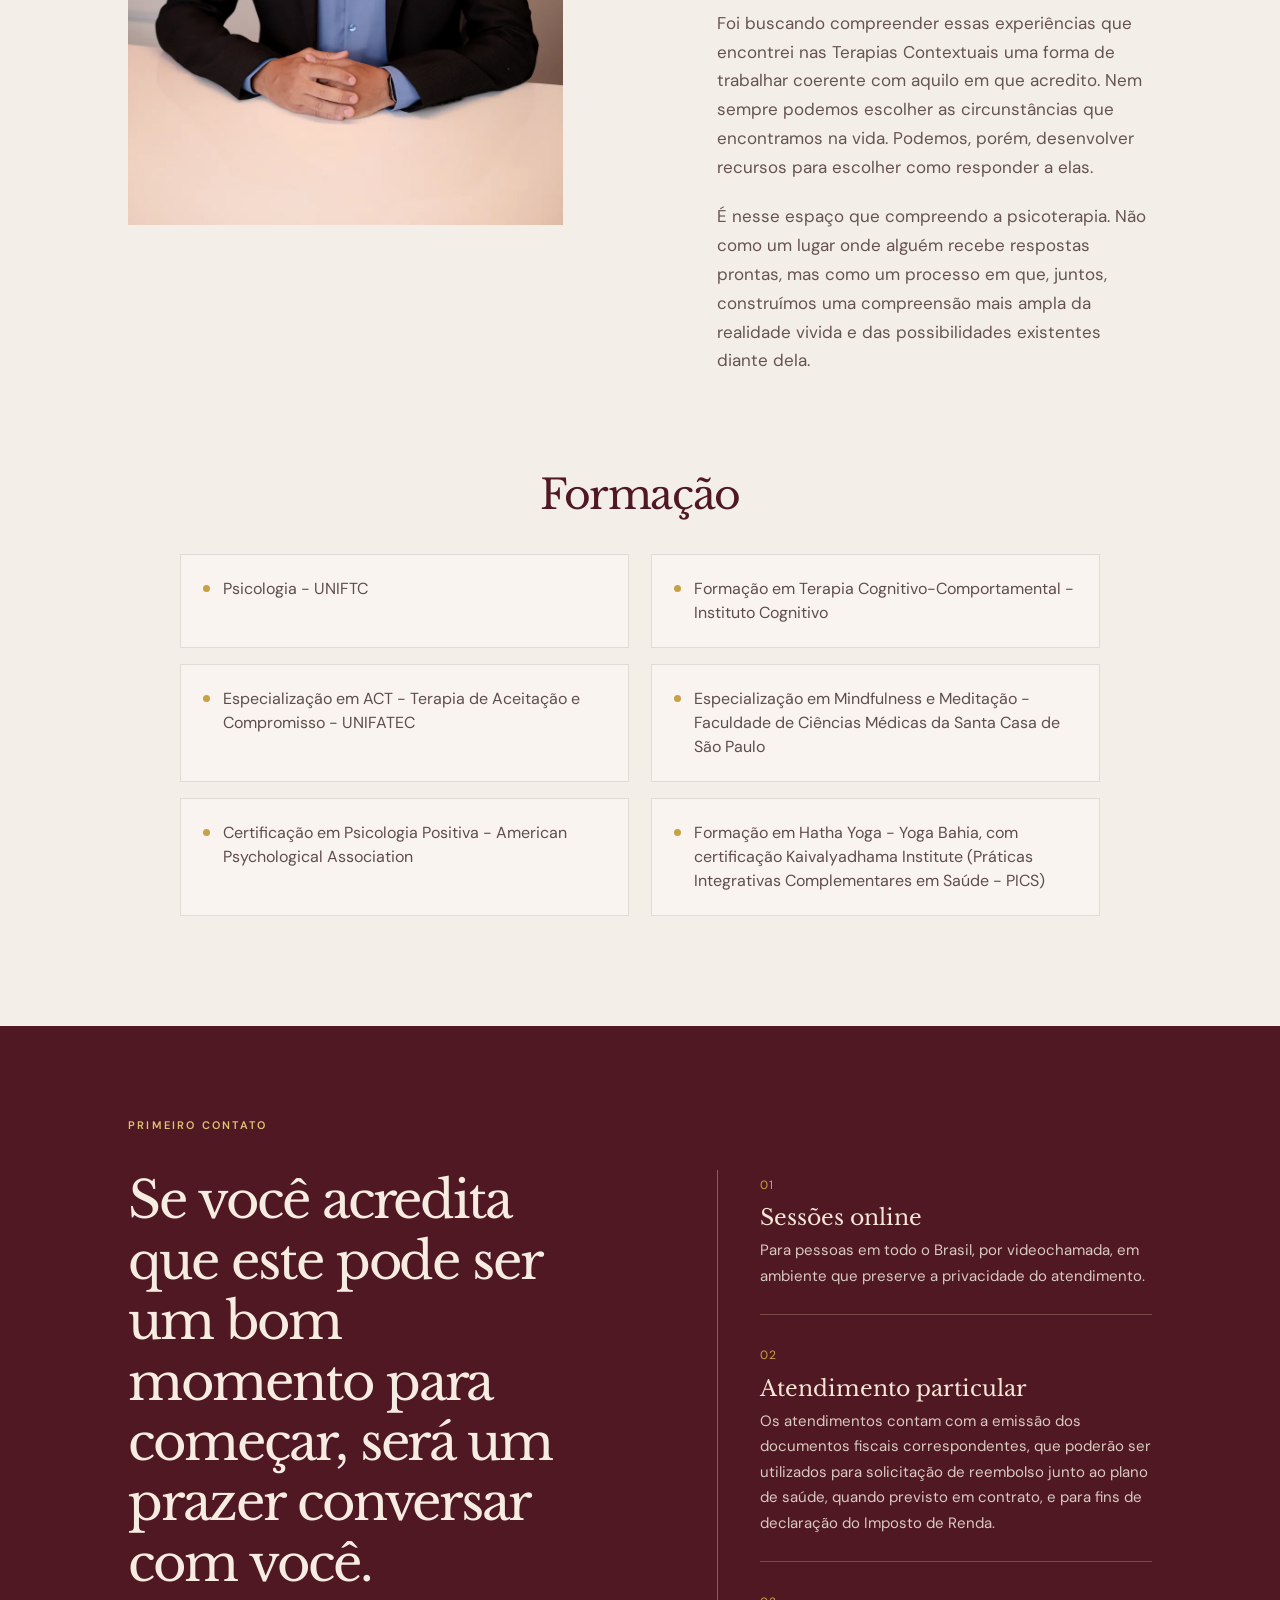
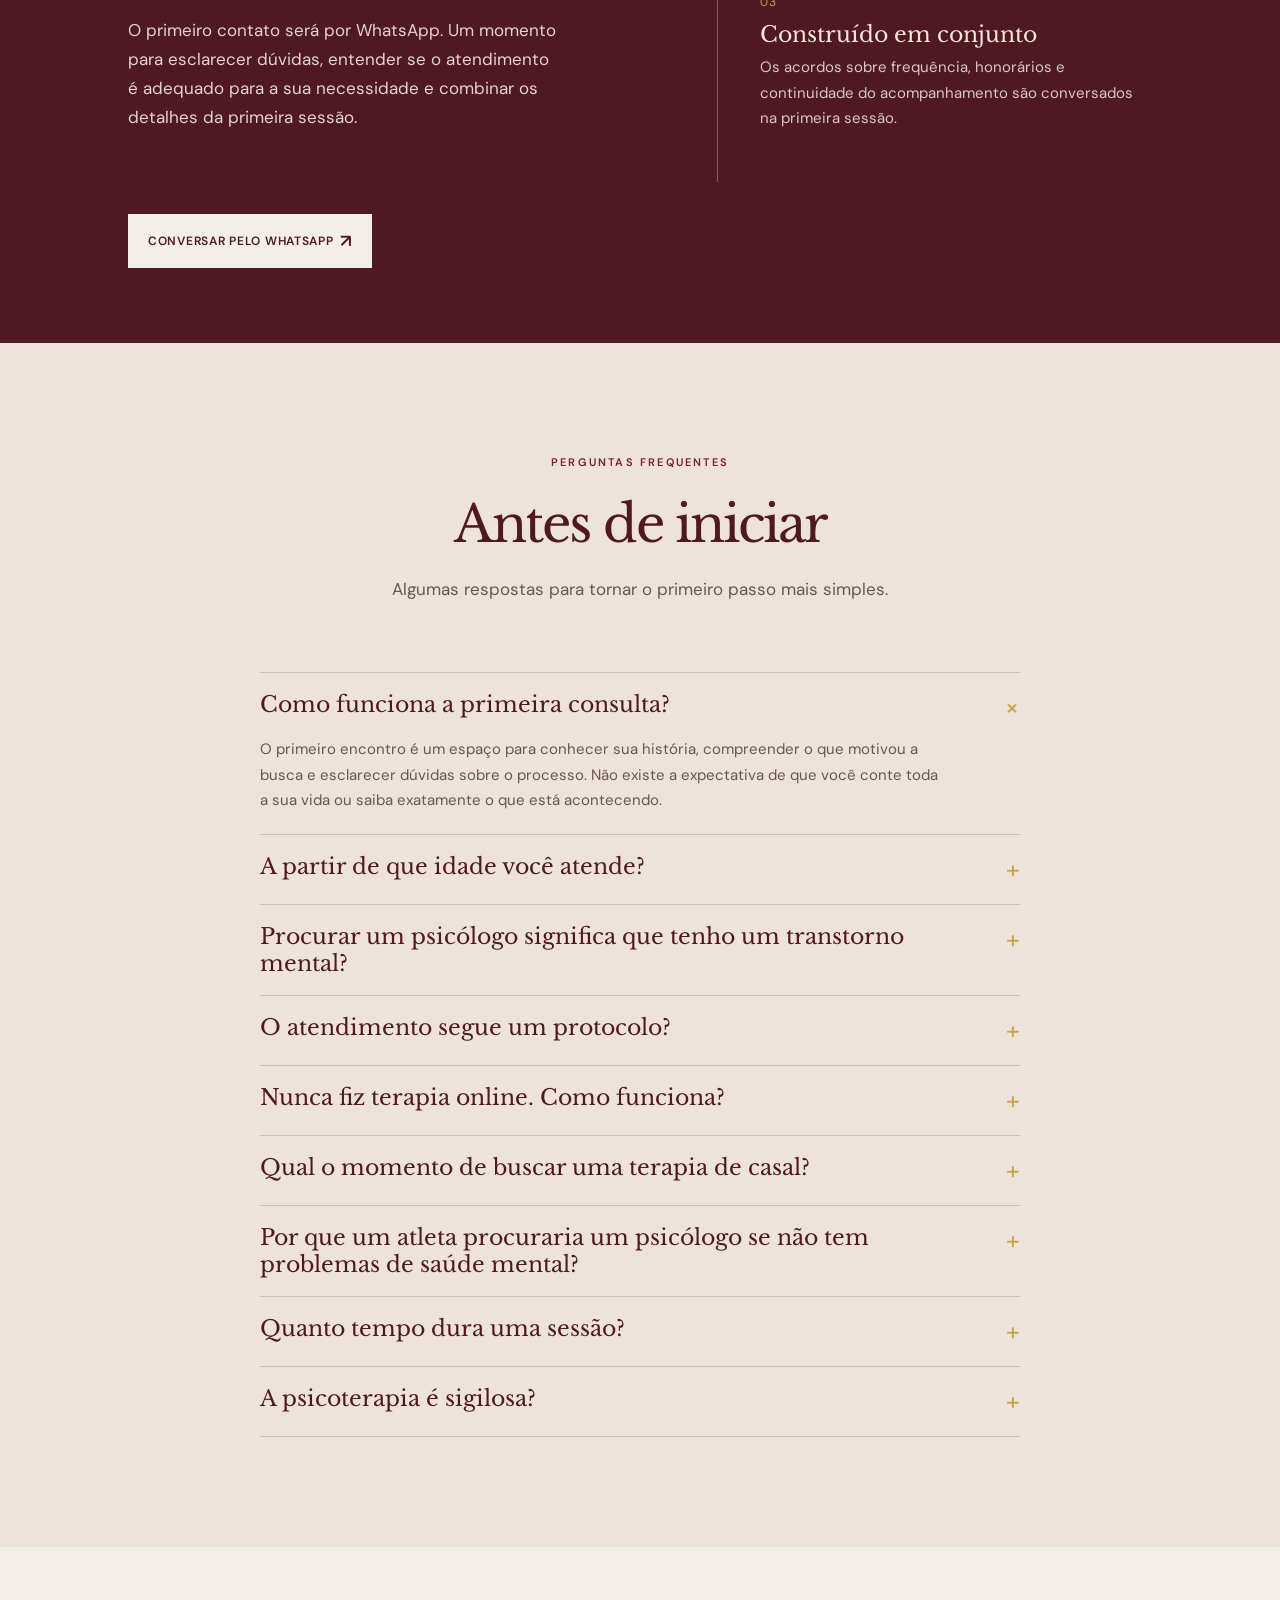
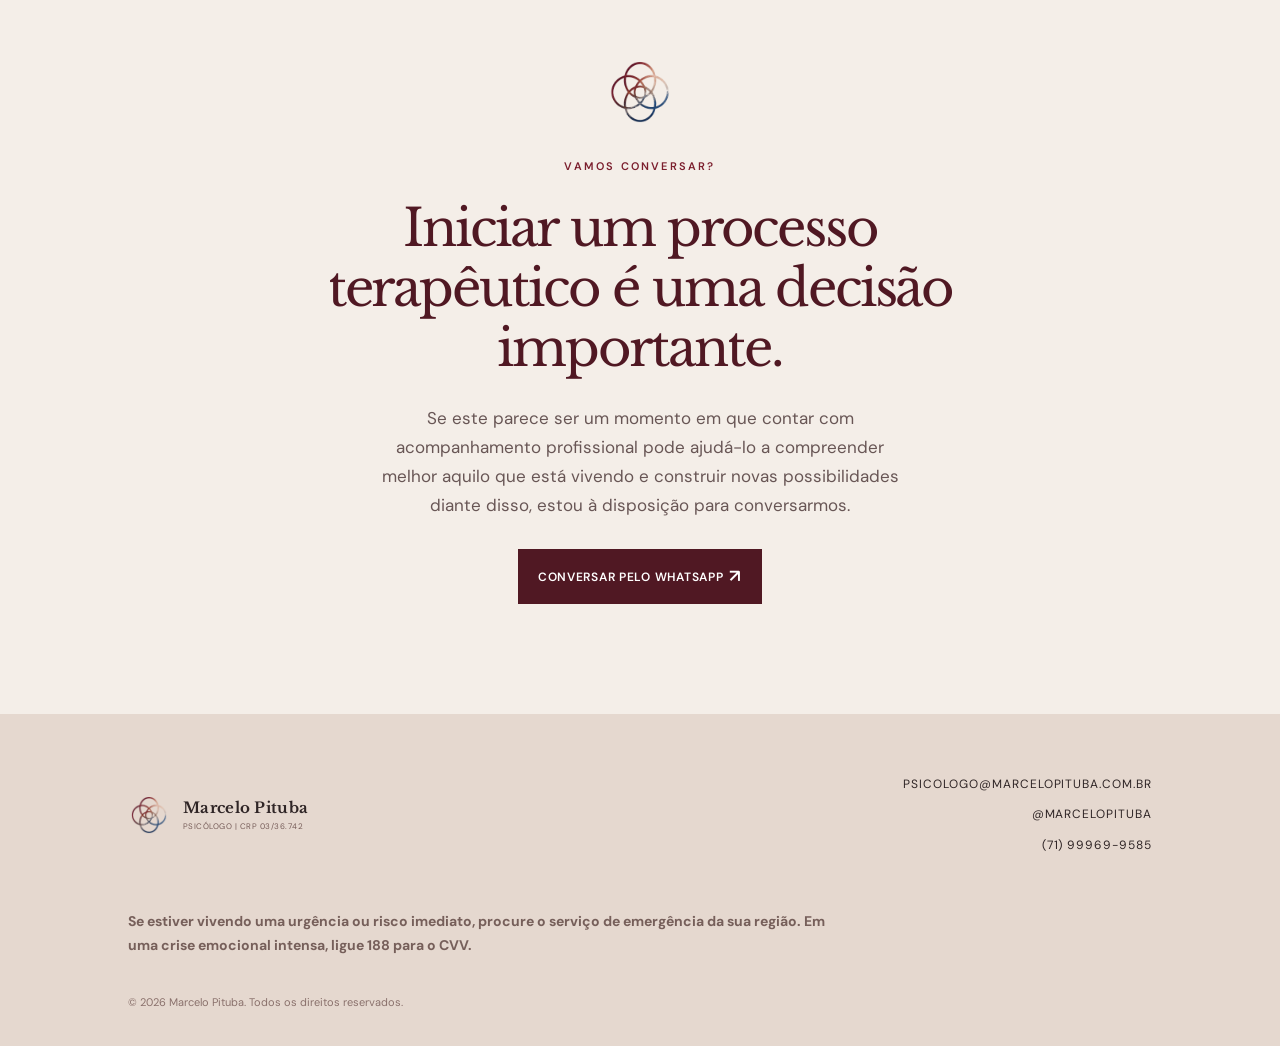
==== commit df357c1e: "Adiciona página de publicações e atualiza email" ====
--- a/index.html
+++ b/index.html
@@ -17,7 +17,7 @@
   <meta name="twitter:card" content="summary_large_image">
   <link rel="canonical" href="https://marcelo-pituba-site.vercel.app/">
   <title>Marcelo Pituba | Psicólogo</title>
-  <script type="application/ld+json">{"@context":"https://schema.org","@type":"Psychologist","name":"Marcelo Pituba","description":"Psicoterapia individual e de casal online.","image":"https://marcelo-pituba-site.vercel.app/assets/marcelo-pituba-consultorio.webp","telephone":"+5571999699585","url":"https://marcelo-pituba-site.vercel.app/","areaServed":"BR","priceRange":"$$"}</script>
+  <script type="application/ld+json">{"@context":"https://schema.org","@type":"Psychologist","name":"Marcelo Pituba","description":"Psicoterapia individual e de casal online.","image":"https://marcelo-pituba-site.vercel.app/assets/marcelo-pituba-consultorio.webp","telephone":"+5571999699585","url":"https://marcelo-pituba-site.vercel.app/","areaServed":"BR","priceRange":"$$","email":"psicologo@marcelopituba.com.br"}</script>
   <link rel="icon" href="assets/logo-marcelo-transparente.png" type="image/png">
   <link rel="apple-touch-icon" href="assets/apple-touch-icon.png">
   <link rel="preload" href="assets/marcelo-hero.jpg" as="image" type="image/jpeg">
@@ -41,11 +41,12 @@
           <a href="#sobre">Sobre mim</a>
           <a href="#contato">Primeiro contato</a>
           <a href="#duvidas">Perguntas frequentes</a>
+          <a href="publicacoes.html">Publicações</a>
         </nav>
     <button class="menu-toggle" aria-label="Abrir menu" aria-expanded="false">☰</button>
   </header>
   <div class="mobile-nav" aria-hidden="true">
-    <a href="#psicoterapia">Sobre a psicoterapia</a><a href="#casais">Terapia de casais</a><a href="#esporte">Psicologia do Esporte</a><a href="#abordagem">Ciência e singularidade</a><a href="#sobre">Sobre mim</a><a href="#contato">Primeiro contato</a><a href="#duvidas">Perguntas frequentes</a>
+    <a href="#psicoterapia">Sobre a psicoterapia</a><a href="#casais">Terapia de casais</a><a href="#esporte">Psicologia do Esporte</a><a href="#abordagem">Ciência e singularidade</a><a href="#sobre">Sobre mim</a><a href="#contato">Primeiro contato</a><a href="#duvidas">Perguntas frequentes</a><a href="publicacoes.html">Publicações</a>
   </div>
 
   <main>
@@ -142,7 +143,7 @@
   <a class="whatsapp-float" href="https://wa.me/5571999699585" target="_blank" rel="noreferrer" aria-label="Conversar com Marcelo Pituba pelo WhatsApp">
     <span>WhatsApp</span><img src="assets/whatsapp.svg" width="24" height="24" alt="" aria-hidden="true">
   </a>
-  <footer class="site-footer"><div class="brand"><span class="brand-mark client-logo" aria-hidden="true"><img src="assets/logo-marcelo-transparente.png" width="2048" height="2048" alt=""></span><span><strong>Marcelo Pituba</strong><small>Psicólogo | CRP 03/36.742</small></span></div><div class="footer-links"><a href="mailto:marcelo@marcelopituba.com.br">marcelo@marcelopituba.com.br</a><a href="https://www.instagram.com/marcelopituba" target="_blank" rel="noreferrer">@marcelopituba</a><a href="tel:+5571999699585">(71) 99969-9585</a></div><p class="emergency">Se estiver vivendo uma urgência ou risco imediato, procure o serviço de emergência da sua região. Em uma crise emocional intensa, ligue 188 para o CVV.</p><small class="copyright">© 2026 Marcelo Pituba. Todos os direitos reservados.</small></footer>
+  <footer class="site-footer"><div class="brand"><span class="brand-mark client-logo" aria-hidden="true"><img src="assets/logo-marcelo-transparente.png" width="2048" height="2048" alt=""></span><span><strong>Marcelo Pituba</strong><small>Psicólogo | CRP 03/36.742</small></span></div><div class="footer-links"><a href="mailto:psicologo@marcelopituba.com.br">psicologo@marcelopituba.com.br</a><a href="https://www.instagram.com/marcelopituba" target="_blank" rel="noreferrer">@marcelopituba</a><a href="tel:+5571999699585">(71) 99969-9585</a></div><p class="emergency">Se estiver vivendo uma urgência ou risco imediato, procure o serviço de emergência da sua região. Em uma crise emocional intensa, ligue 188 para o CVV.</p><small class="copyright">© 2026 Marcelo Pituba. Todos os direitos reservados.</small></footer>
   <script src="script.js"></script>
 </body>
 </html>
--- a/styles.css
+++ b/styles.css
@@ -533,6 +533,68 @@
   color:#685655;
   font-size:15px;
   margin:13px 35px 2px 0;
+}
+.publications-hero {
+  min-height:420px;
+  display:flex;
+  flex-direction:column;
+  justify-content:center;
+  align-items:center;
+  text-align:center;
+  background:var(--paper-deep);
+}
+.publications-hero h1 {
+  max-width:820px;
+  margin:0;
+  font:400 clamp(38px,5vw,68px)/1.12 var(--serif);
+  letter-spacing:-.055em;
+  color:var(--wine-dark);
+}
+.publications-hero>p:not(.eyebrow) {
+  max-width:680px;
+  margin:28px auto 0;
+  color:#685655;
+  font-size:18px;
+}
+.publications-list {
+  background:var(--paper);
+  display:flex;
+  justify-content:center;
+}
+.publication-card {
+  width:100%;
+  max-width:880px;
+  padding:48px 52px;
+  border:1px solid rgba(109,80,76,.16);
+  background:rgba(255,252,247,.46);
+}
+.publication-meta {
+  display:flex;
+  flex-wrap:wrap;
+  gap:8px;
+  margin:0 0 20px;
+  color:var(--wine);
+  font-size:12px;
+  font-weight:600;
+  letter-spacing:.08em;
+  text-transform:uppercase;
+}
+.publication-meta span {
+  padding:6px 10px;
+  border:1px solid rgba(123,30,45,.16);
+}
+.publication-card h2 {
+  max-width:720px;
+  margin:0 0 20px;
+  font:400 clamp(28px,3.4vw,44px)/1.18 var(--serif);
+  letter-spacing:-.04em;
+  color:var(--wine-dark);
+}
+.publication-card>p:not(.publication-meta) {
+  max-width:720px;
+  margin:0 0 30px;
+  color:#685655;
+  font-size:17px;
 }
 .final-cta {
   text-align:center;
@@ -1057,11 +1119,11 @@
     letter-spacing:.06em;
   }
   .desktop-nav {
-    gap:16px;
+    gap:12px;
   }
   .desktop-nav a {
-    font-size:10px;
-    letter-spacing:.06em;
+    font-size:9.5px;
+    letter-spacing:.045em;
   }
 }
 /* Escala de exibição alta (150%+): compacta o hero em viewports baixos. */
@@ -1110,6 +1172,17 @@
     min-height:56px;
     margin-top:4px;
   }
+  .publications-hero {
+    min-height:auto;
+    align-items:flex-start;
+    text-align:left;
+  }
+  .publications-hero h1 {
+    font-size:clamp(34px,10vw,52px);
+  }
+  .publication-card {
+    padding:32px 24px;
+  }
 }
 /* Escala de exibição alta (150%+): compacta o layout inteiro em viewports baixos. */
 @media (min-width:801px) and (max-height:820px) {
@@ -1125,9 +1198,17 @@
   .moment-list article {
     padding:22px 26px 12px 0;
   }
+  .approach h2 {
+    font-size:clamp(24px,3vw,38px);
+  }
+  .approach-copy p:not(.eyebrow) {
+    font-size:15px;
+    line-height:1.58;
+    margin-bottom:16px;
+  }
   .approach-portrait {
     height:calc(100% - 170px);
-    min-height:620px;
+    min-height:540px;
   }
   .garden-art {
     height:350px;
@@ -1154,7 +1235,11 @@
   .moments-heading {
     margin-bottom:28px;
   }
-  .approach-portrait,.about-portrait {
+  .approach-portrait {
+    height:calc(100% - 150px);
+    min-height:480px;
+  }
+  .about-portrait {
     height:calc(100% - 150px);
     min-height:520px;
   }
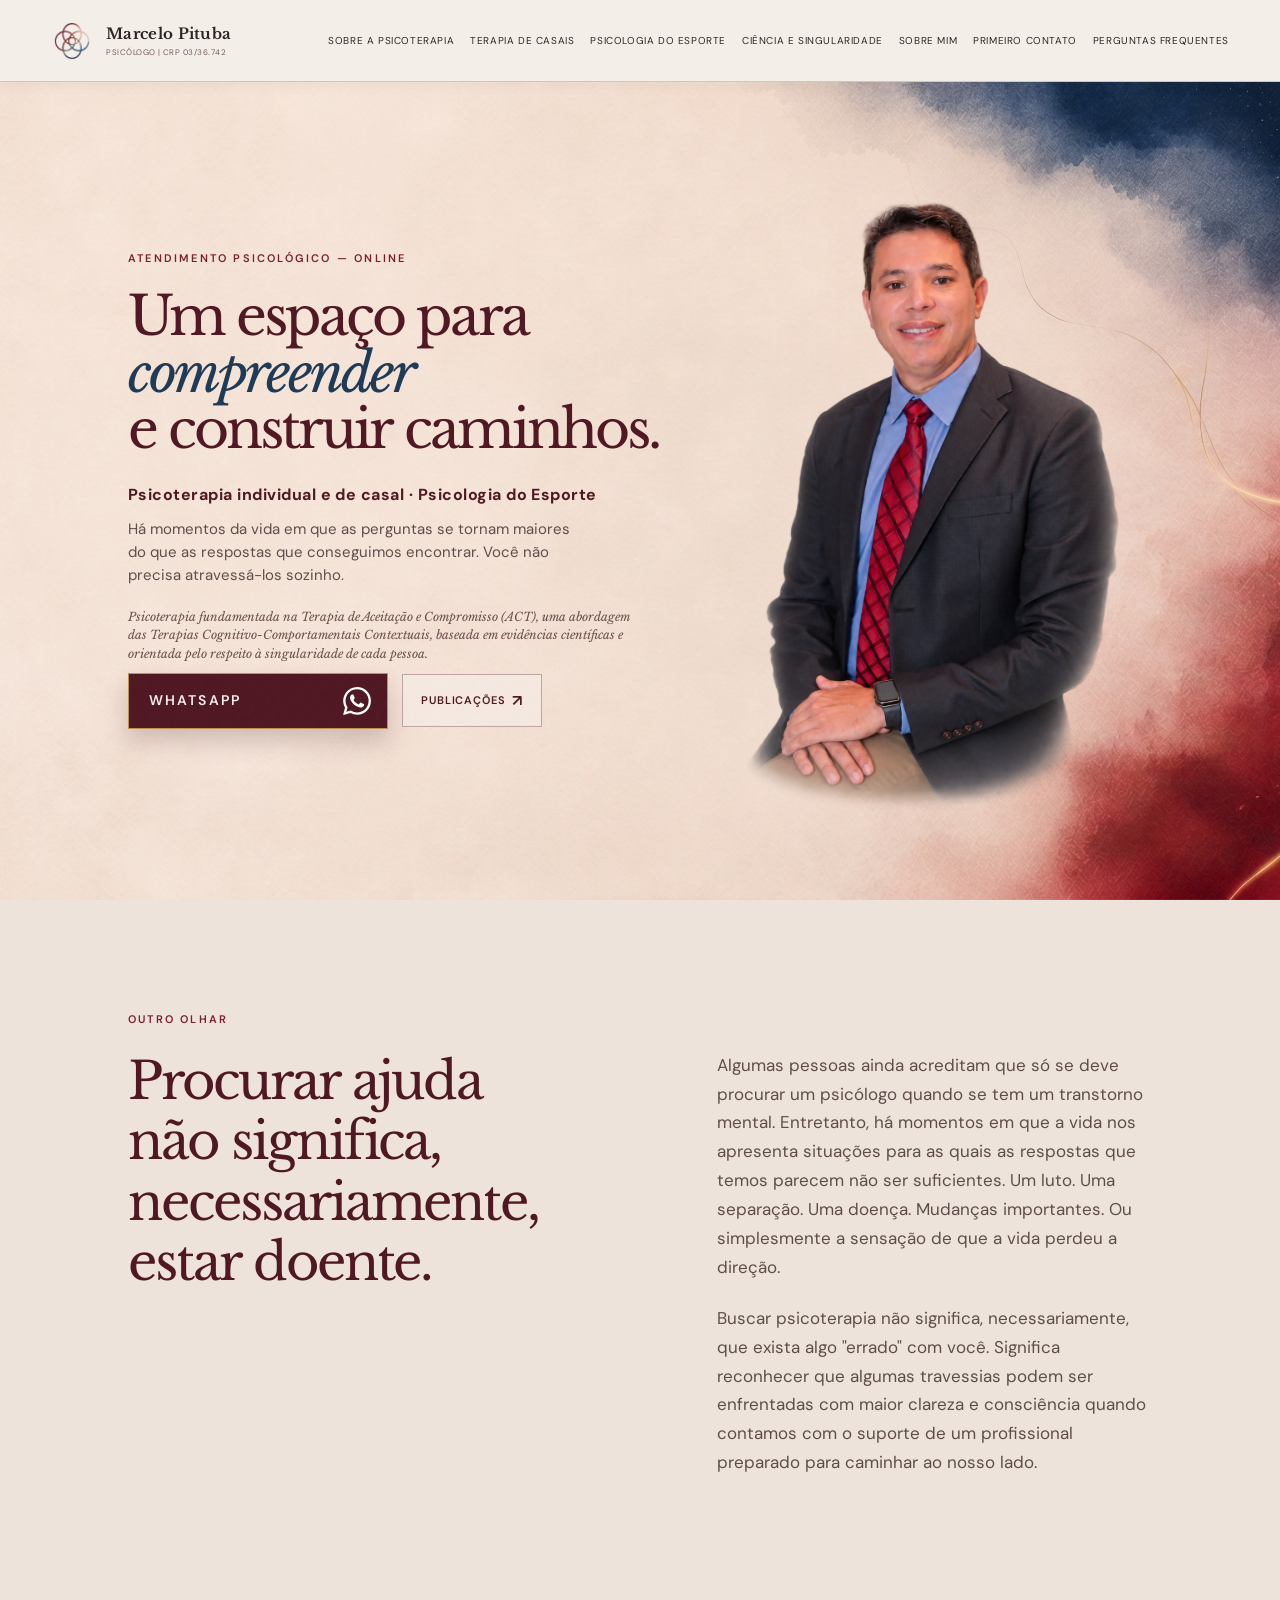
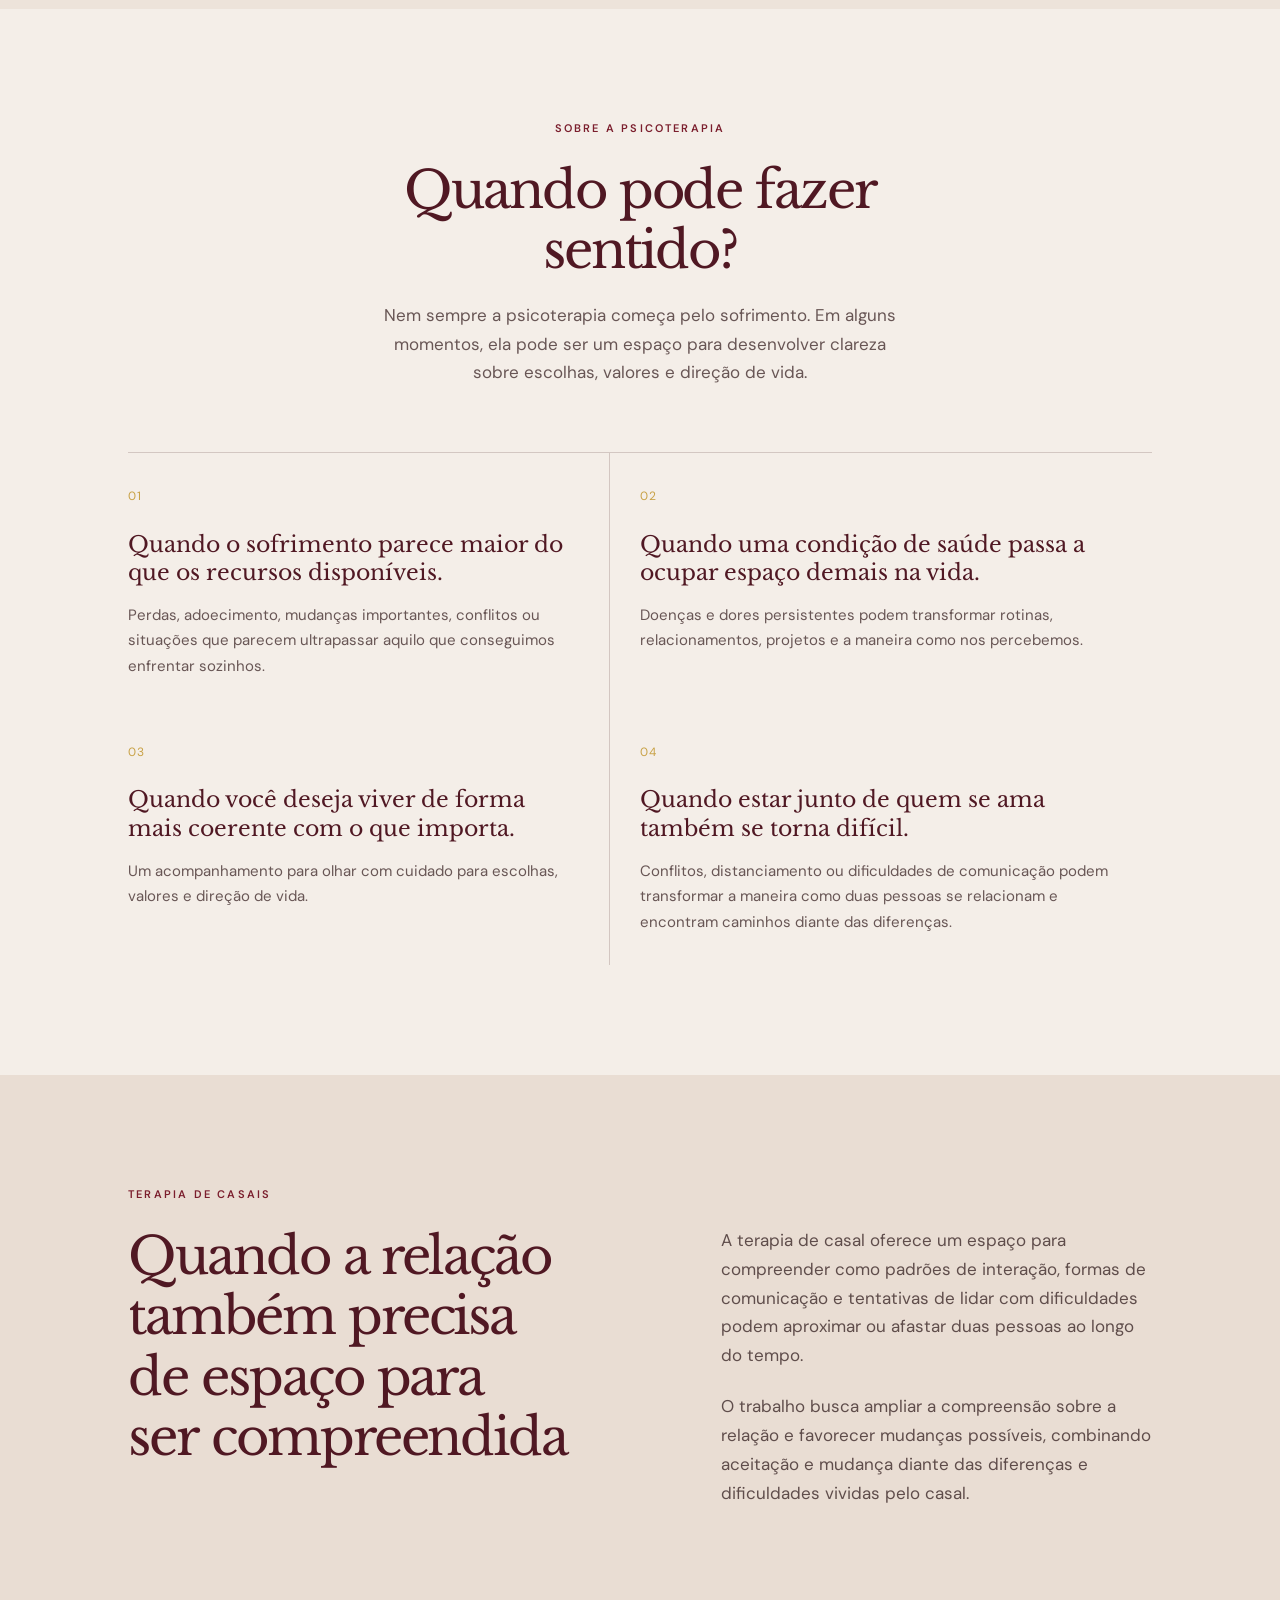
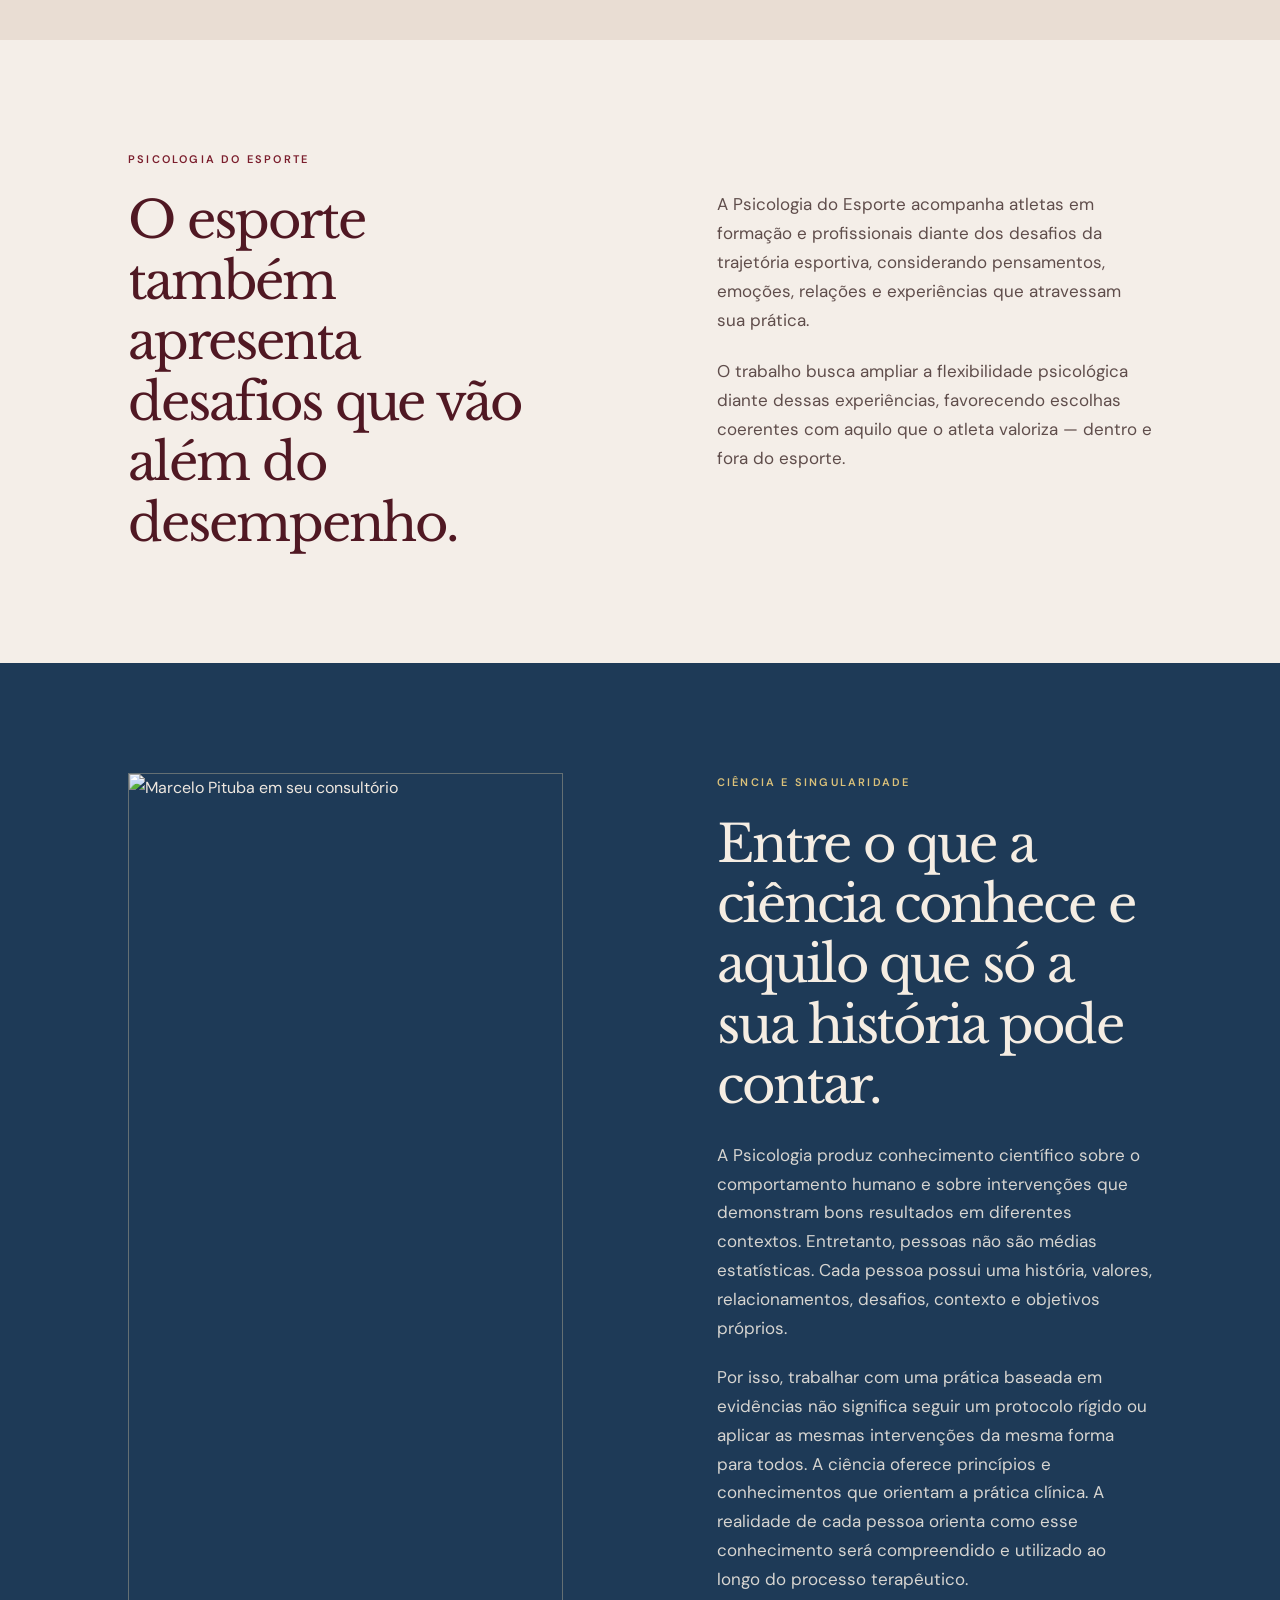
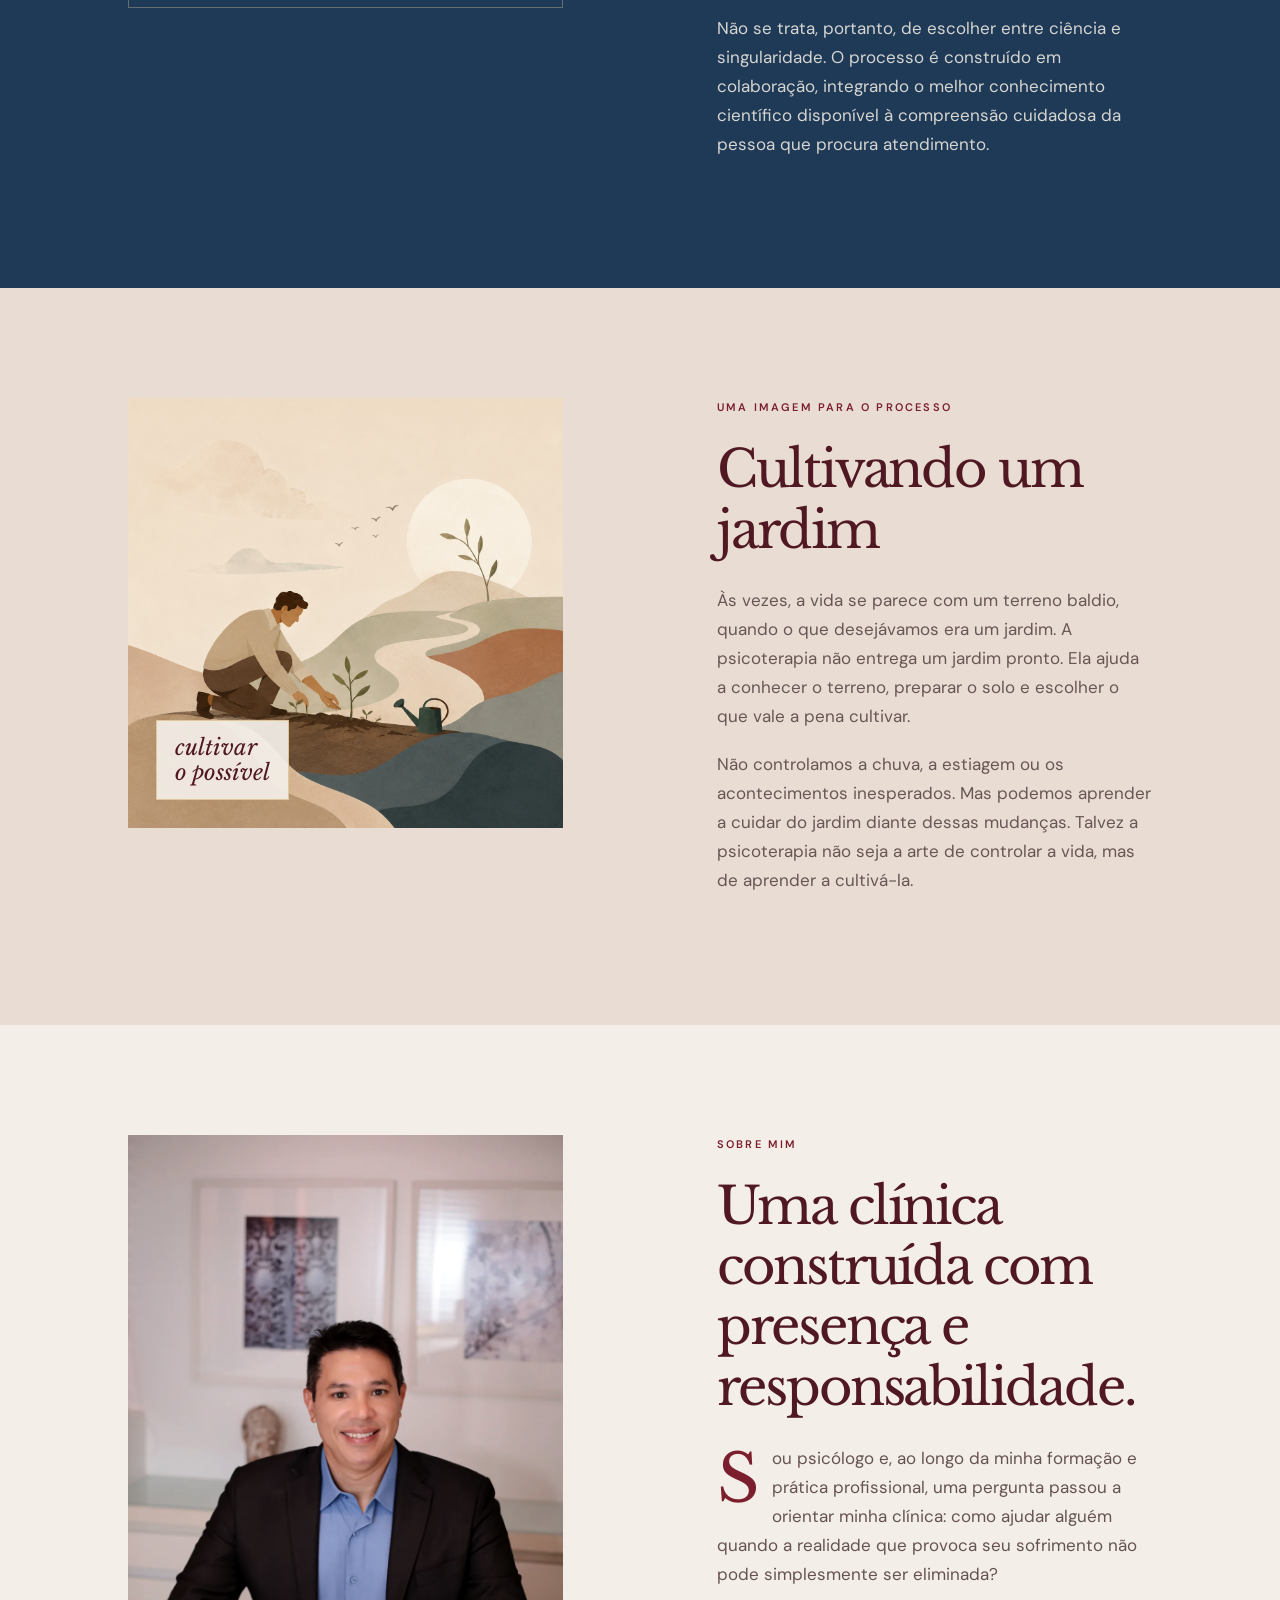
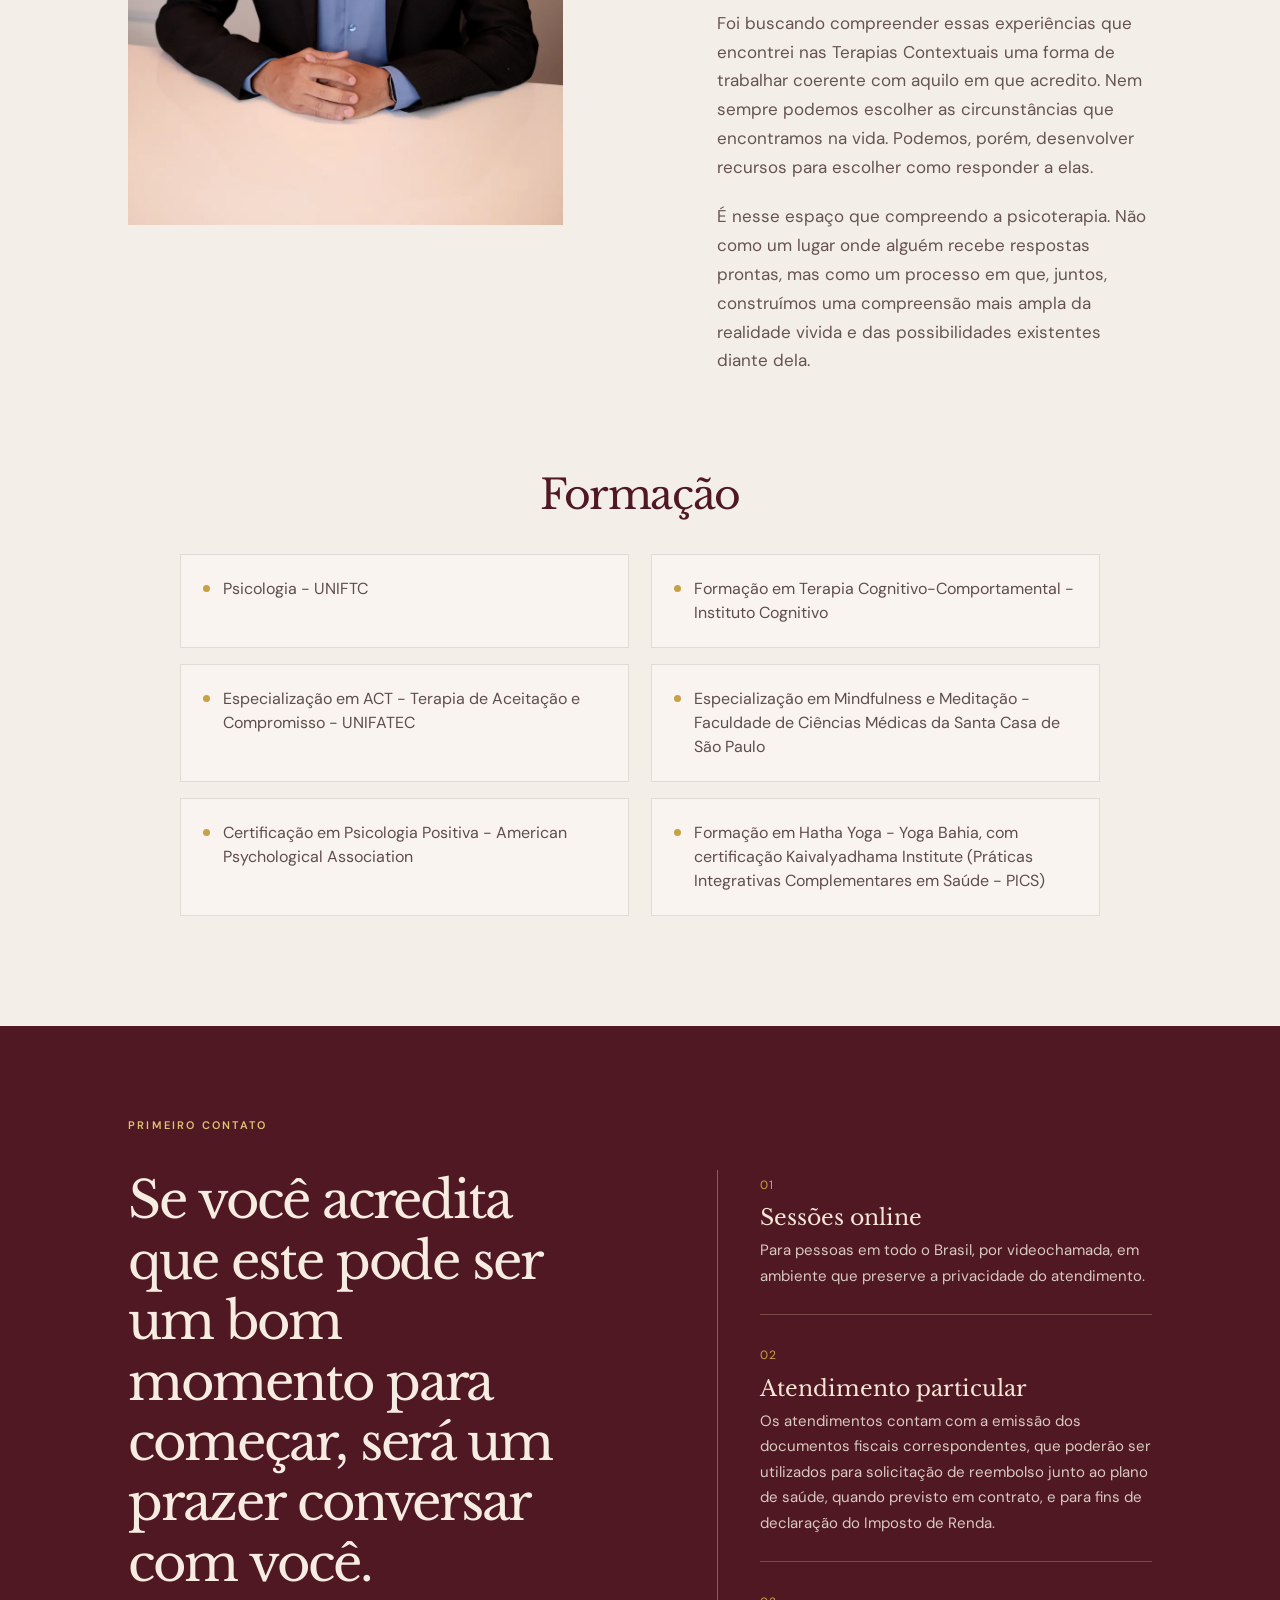
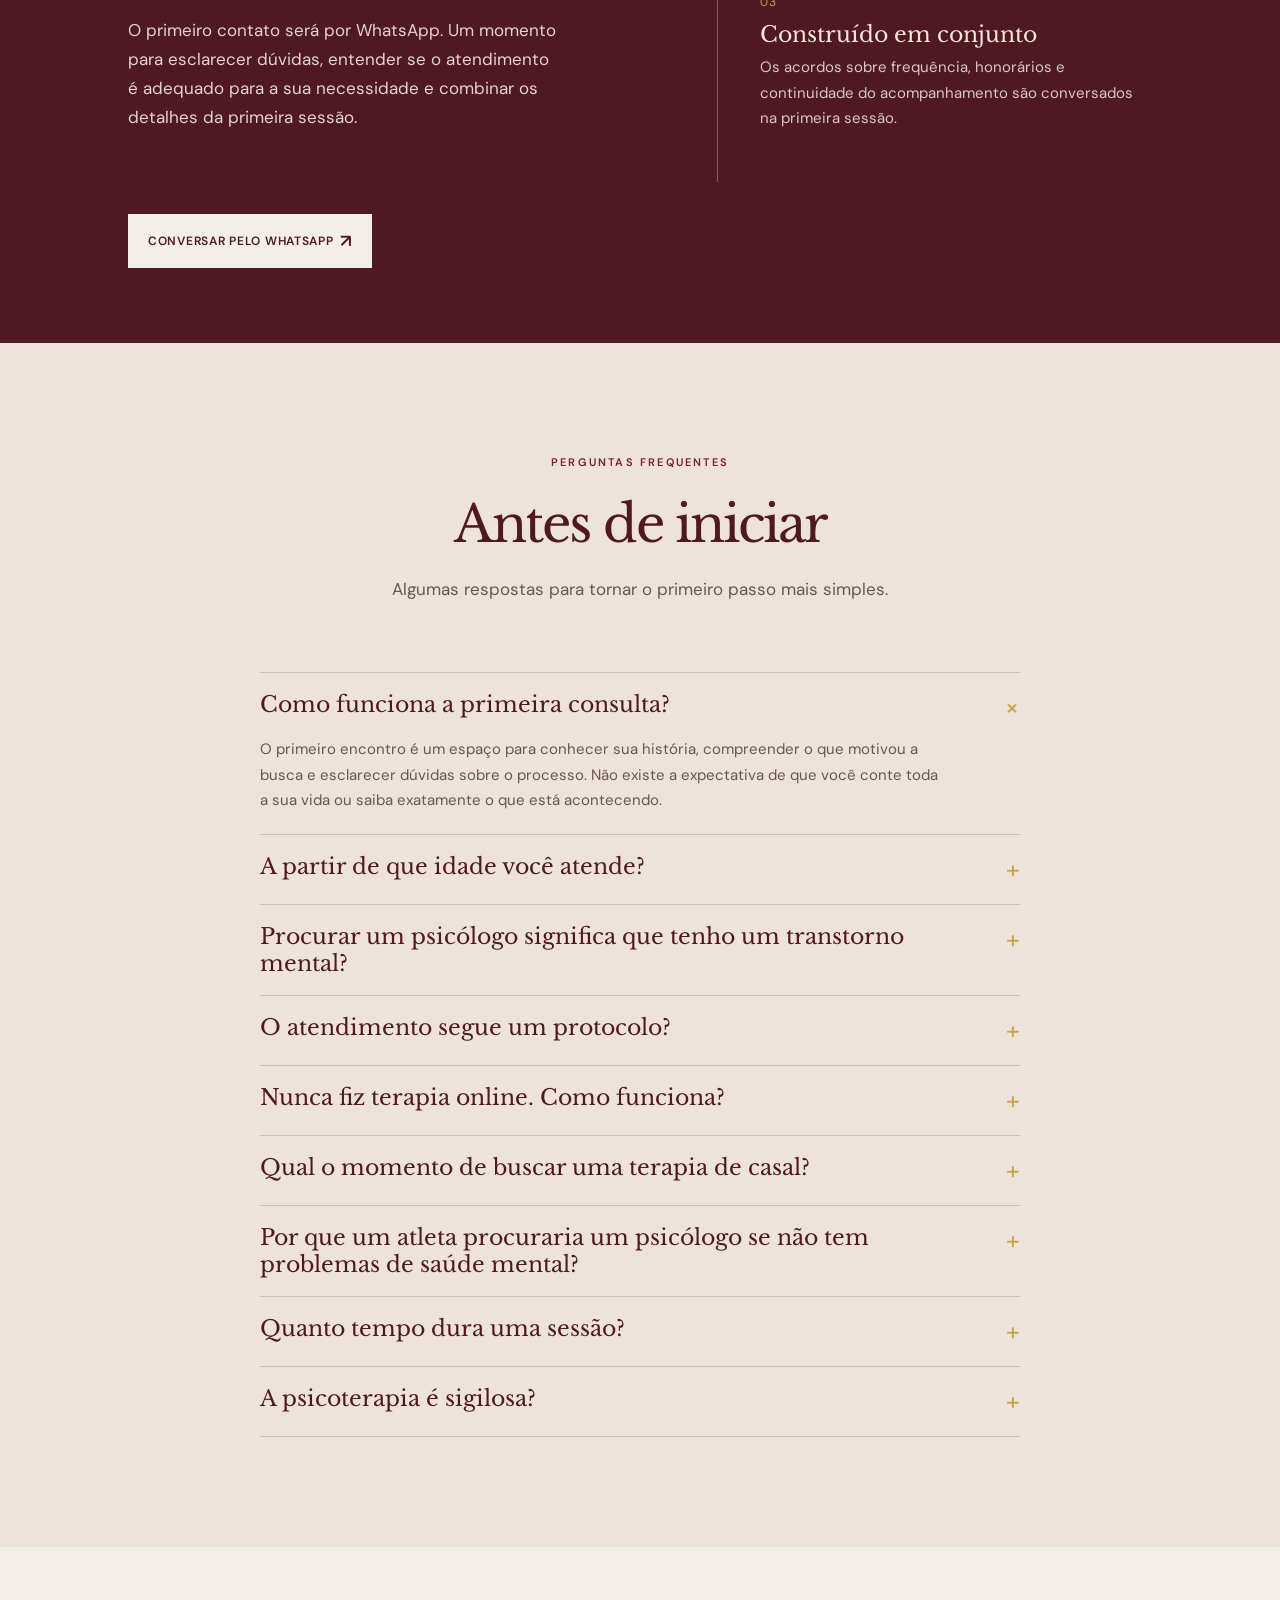
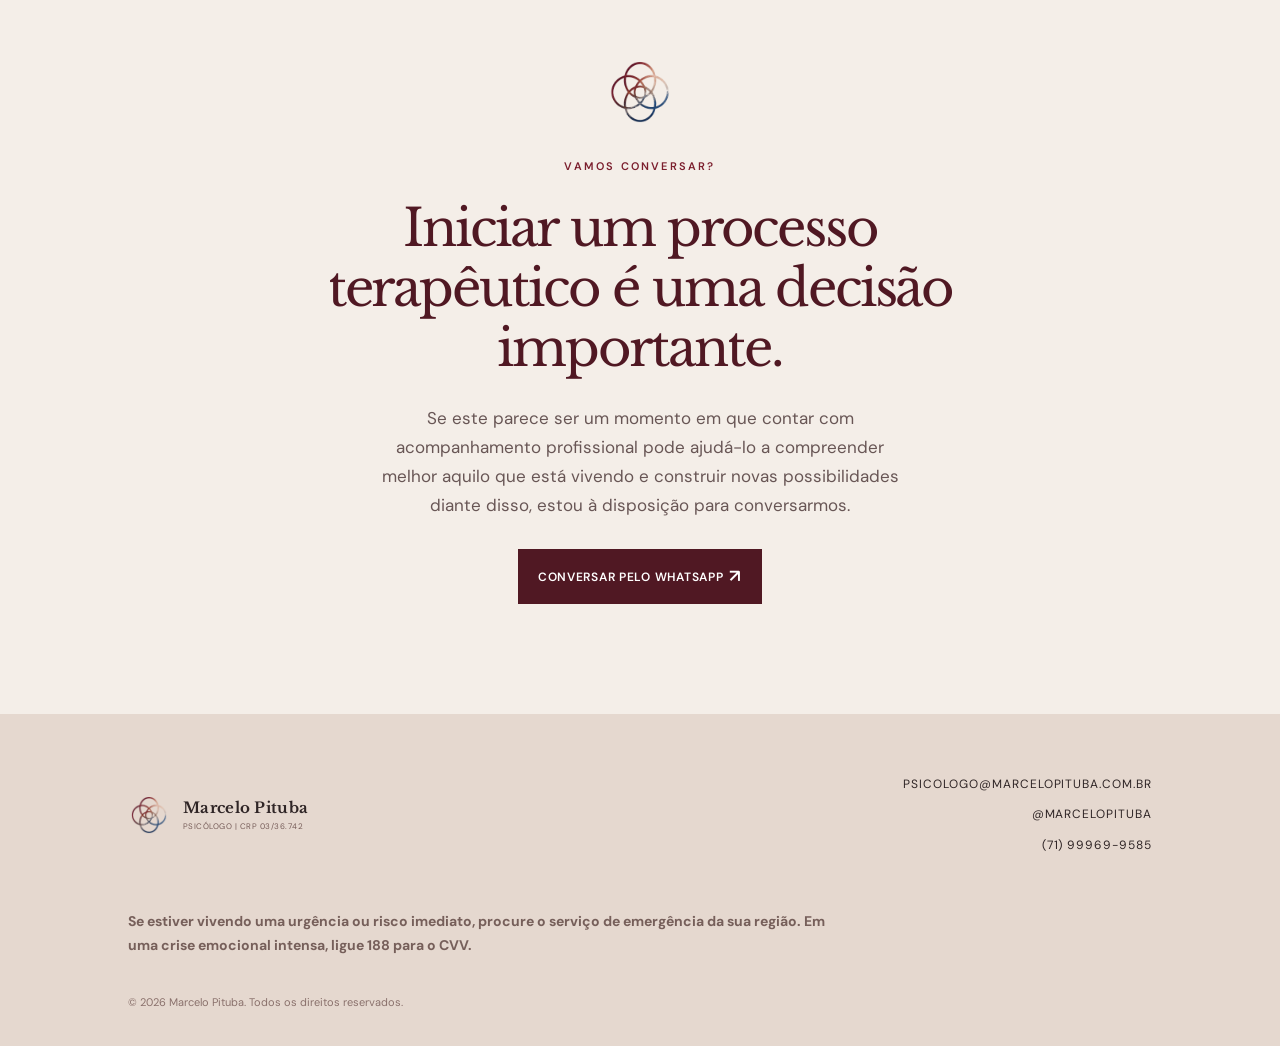
==== commit c8f1f16c: "Move publicações do menu para o hero" ====
--- a/index.html
+++ b/index.html
@@ -41,12 +41,11 @@
           <a href="#sobre">Sobre mim</a>
           <a href="#contato">Primeiro contato</a>
           <a href="#duvidas">Perguntas frequentes</a>
-          <a href="publicacoes.html">Publicações</a>
         </nav>
     <button class="menu-toggle" aria-label="Abrir menu" aria-expanded="false">☰</button>
   </header>
   <div class="mobile-nav" aria-hidden="true">
-    <a href="#psicoterapia">Sobre a psicoterapia</a><a href="#casais">Terapia de casais</a><a href="#esporte">Psicologia do Esporte</a><a href="#abordagem">Ciência e singularidade</a><a href="#sobre">Sobre mim</a><a href="#contato">Primeiro contato</a><a href="#duvidas">Perguntas frequentes</a><a href="publicacoes.html">Publicações</a>
+    <a href="#psicoterapia">Sobre a psicoterapia</a><a href="#casais">Terapia de casais</a><a href="#esporte">Psicologia do Esporte</a><a href="#abordagem">Ciência e singularidade</a><a href="#sobre">Sobre mim</a><a href="#contato">Primeiro contato</a><a href="#duvidas">Perguntas frequentes</a>
   </div>
 
   <main>
@@ -58,7 +57,7 @@
                 <p class="hero-services">Psicoterapia individual e de casal · Psicologia do Esporte</p>
                                 <p class="hero-lede">Há momentos da vida em que as perguntas se tornam maiores do que as respostas que conseguimos encontrar. Você não precisa atravessá-los sozinho.</p>
                                 <p class="hero-note">Psicoterapia fundamentada na Terapia de Aceitação e Compromisso (ACT), uma abordagem das Terapias Cognitivo-Comportamentais Contextuais, baseada em evidências científicas e orientada pelo respeito à singularidade de cada pessoa.</p>
-                        <a class="whatsapp-cta hero-whatsapp" href="https://wa.me/5571999699585" target="_blank" rel="noreferrer"><span>WhatsApp</span><img src="assets/whatsapp.svg" width="24" height="24" alt="" aria-hidden="true"></a>
+                        <div class="hero-actions"><a class="whatsapp-cta hero-whatsapp" href="https://wa.me/5571999699585" target="_blank" rel="noreferrer"><span>WhatsApp</span><img src="assets/whatsapp.svg" width="24" height="24" alt="" aria-hidden="true"></a><a class="hero-publications" href="publicacoes.html">Publicações <span>↗</span></a></div>
       </div>
     </section>
 
--- a/styles.css
+++ b/styles.css
@@ -959,6 +959,37 @@
     height:70px;
   }
 }
+.hero-actions {
+  display:flex;
+  align-items:center;
+  gap:14px;
+  flex-wrap:wrap;
+}
+.hero-publications {
+  display:inline-flex;
+  align-items:center;
+  justify-content:center;
+  min-height:52px;
+  padding:12px 18px;
+  border:1px solid rgba(80,24,35,.32);
+  color:var(--wine-dark);
+  background:rgba(244,238,232,.58);
+  text-decoration:none;
+  font-size:11px;
+  font-weight:600;
+  letter-spacing:.08em;
+  text-transform:uppercase;
+  transition:transform .25s ease,background .25s ease,border-color .25s ease;
+}
+.hero-publications span {
+  margin-left:6px;
+  font-size:16px;
+}
+.hero-publications:hover {
+  transform:translateY(-2px);
+  border-color:rgba(80,24,35,.52);
+  background:rgba(255,252,247,.72);
+}
 .whatsapp-cta {
   display:inline-flex;
   align-items:center;
@@ -1015,6 +1046,18 @@
 @media (max-width:800px) {
   .hero-whatsapp {
     min-width:210px;
+  }
+  .hero-actions {
+    gap:10px;
+  }
+  .hero-actions .hero-whatsapp {
+    min-width:0;
+    width:auto;
+    flex:0 0 auto;
+  }
+  .hero-actions .hero-publications {
+    min-height:50px;
+    padding-inline:14px;
   }
   .whatsapp-float {
     right:14px;
@@ -1119,11 +1162,11 @@
     letter-spacing:.06em;
   }
   .desktop-nav {
-    gap:12px;
+    gap:16px;
   }
   .desktop-nav a {
-    font-size:9.5px;
-    letter-spacing:.045em;
+    font-size:10px;
+    letter-spacing:.06em;
   }
 }
 /* Escala de exibição alta (150%+): compacta o hero em viewports baixos. */
